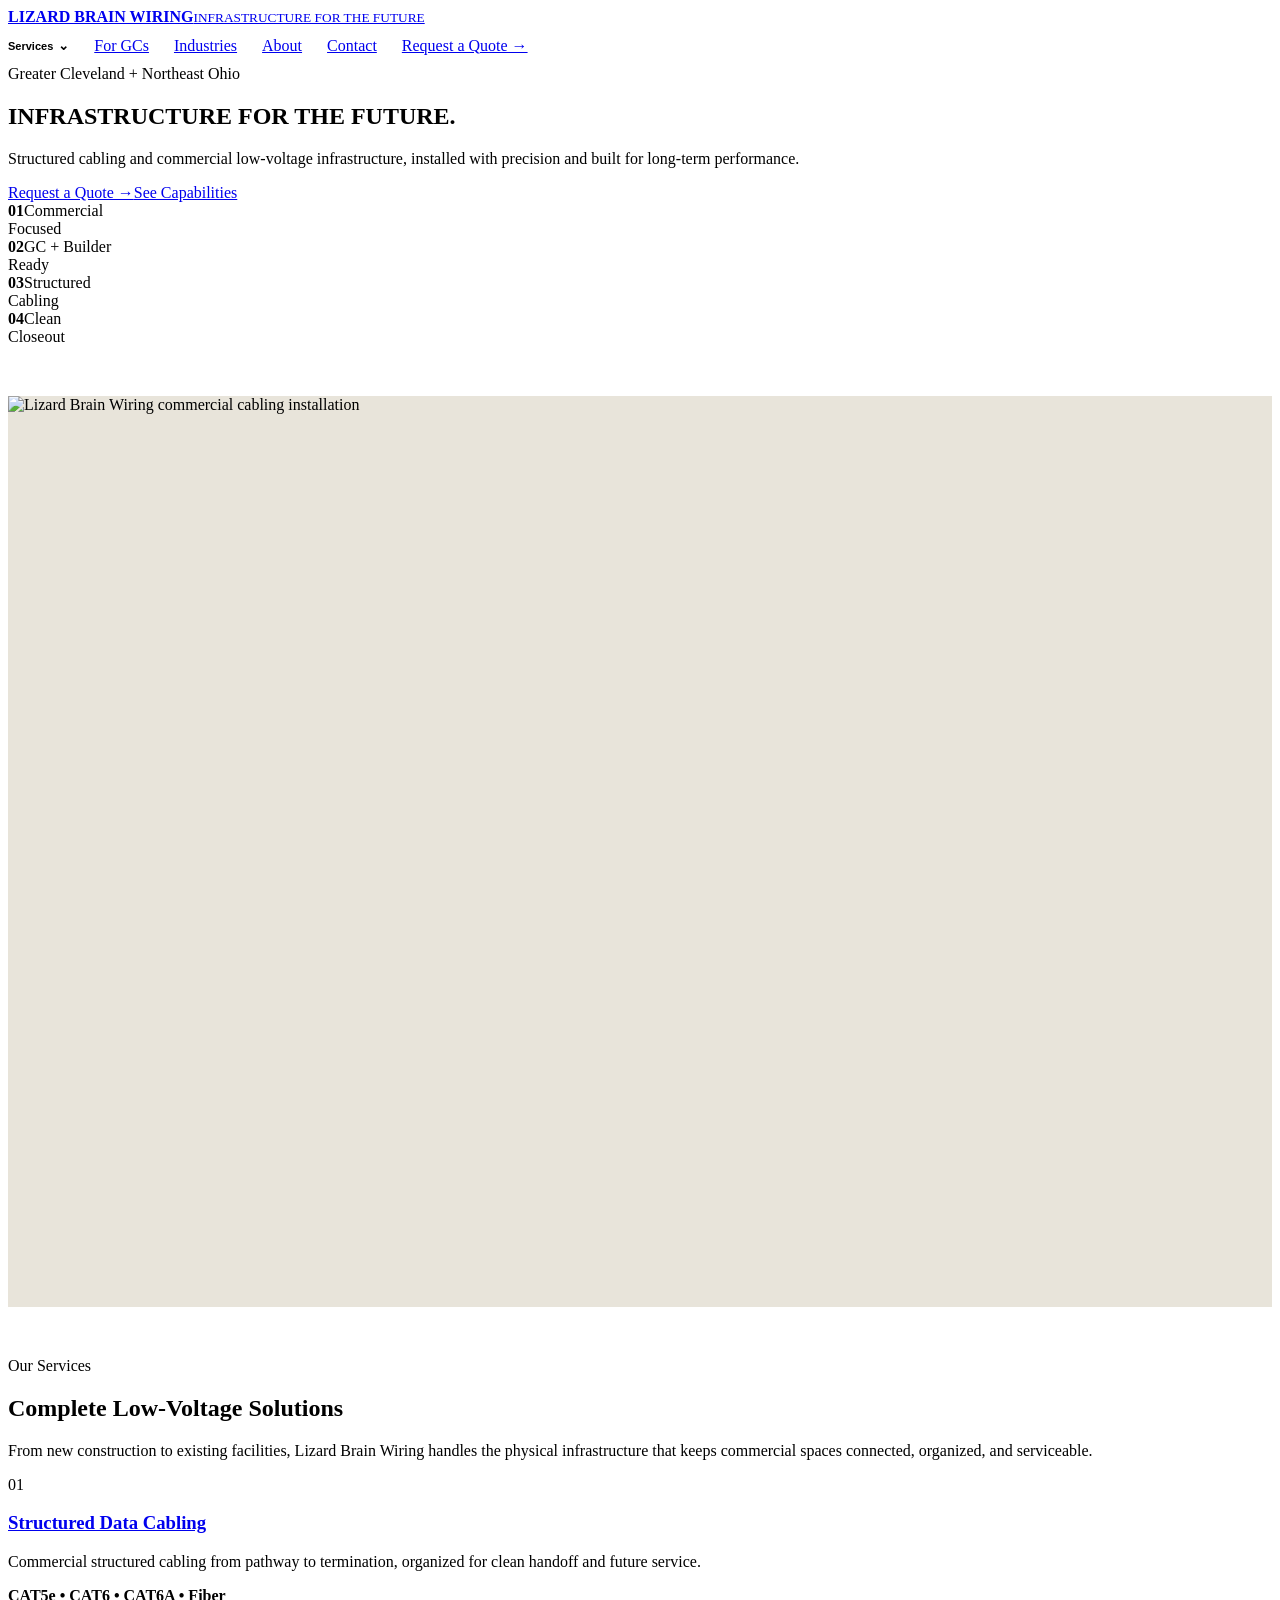
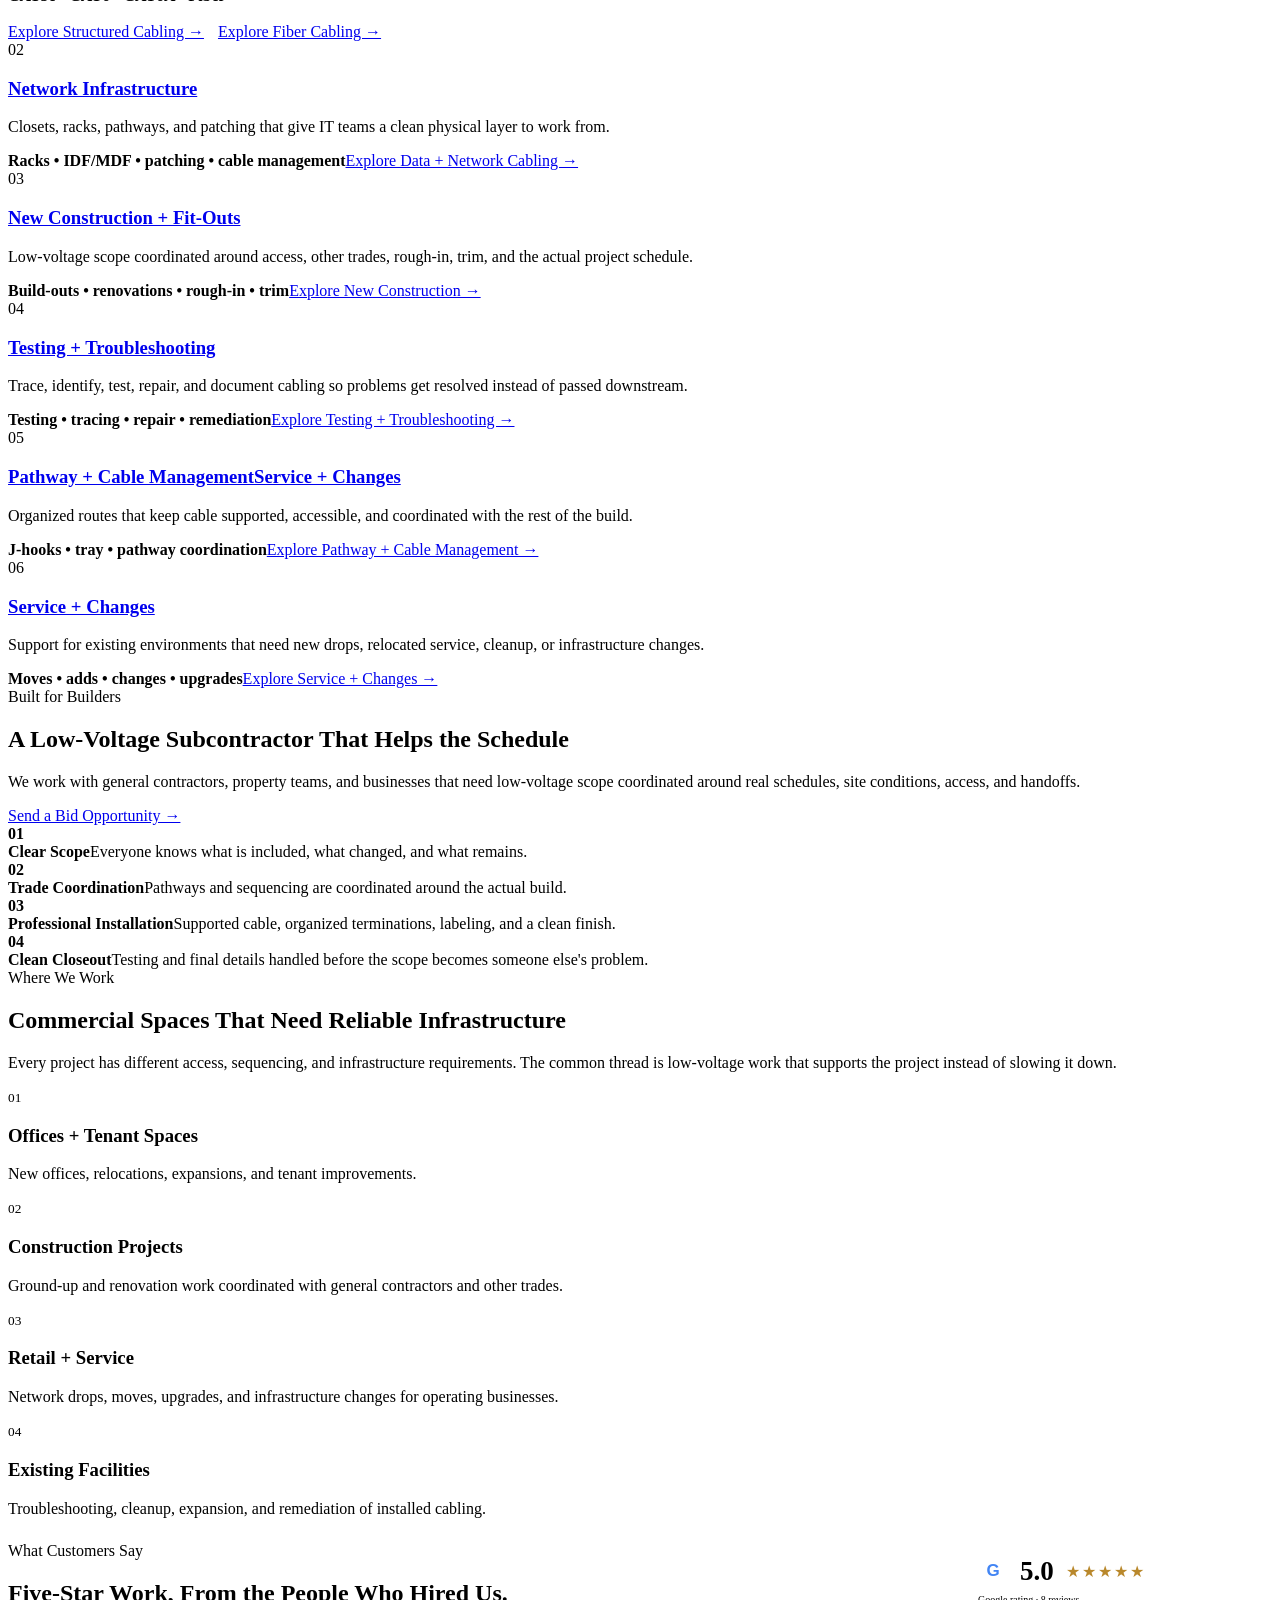
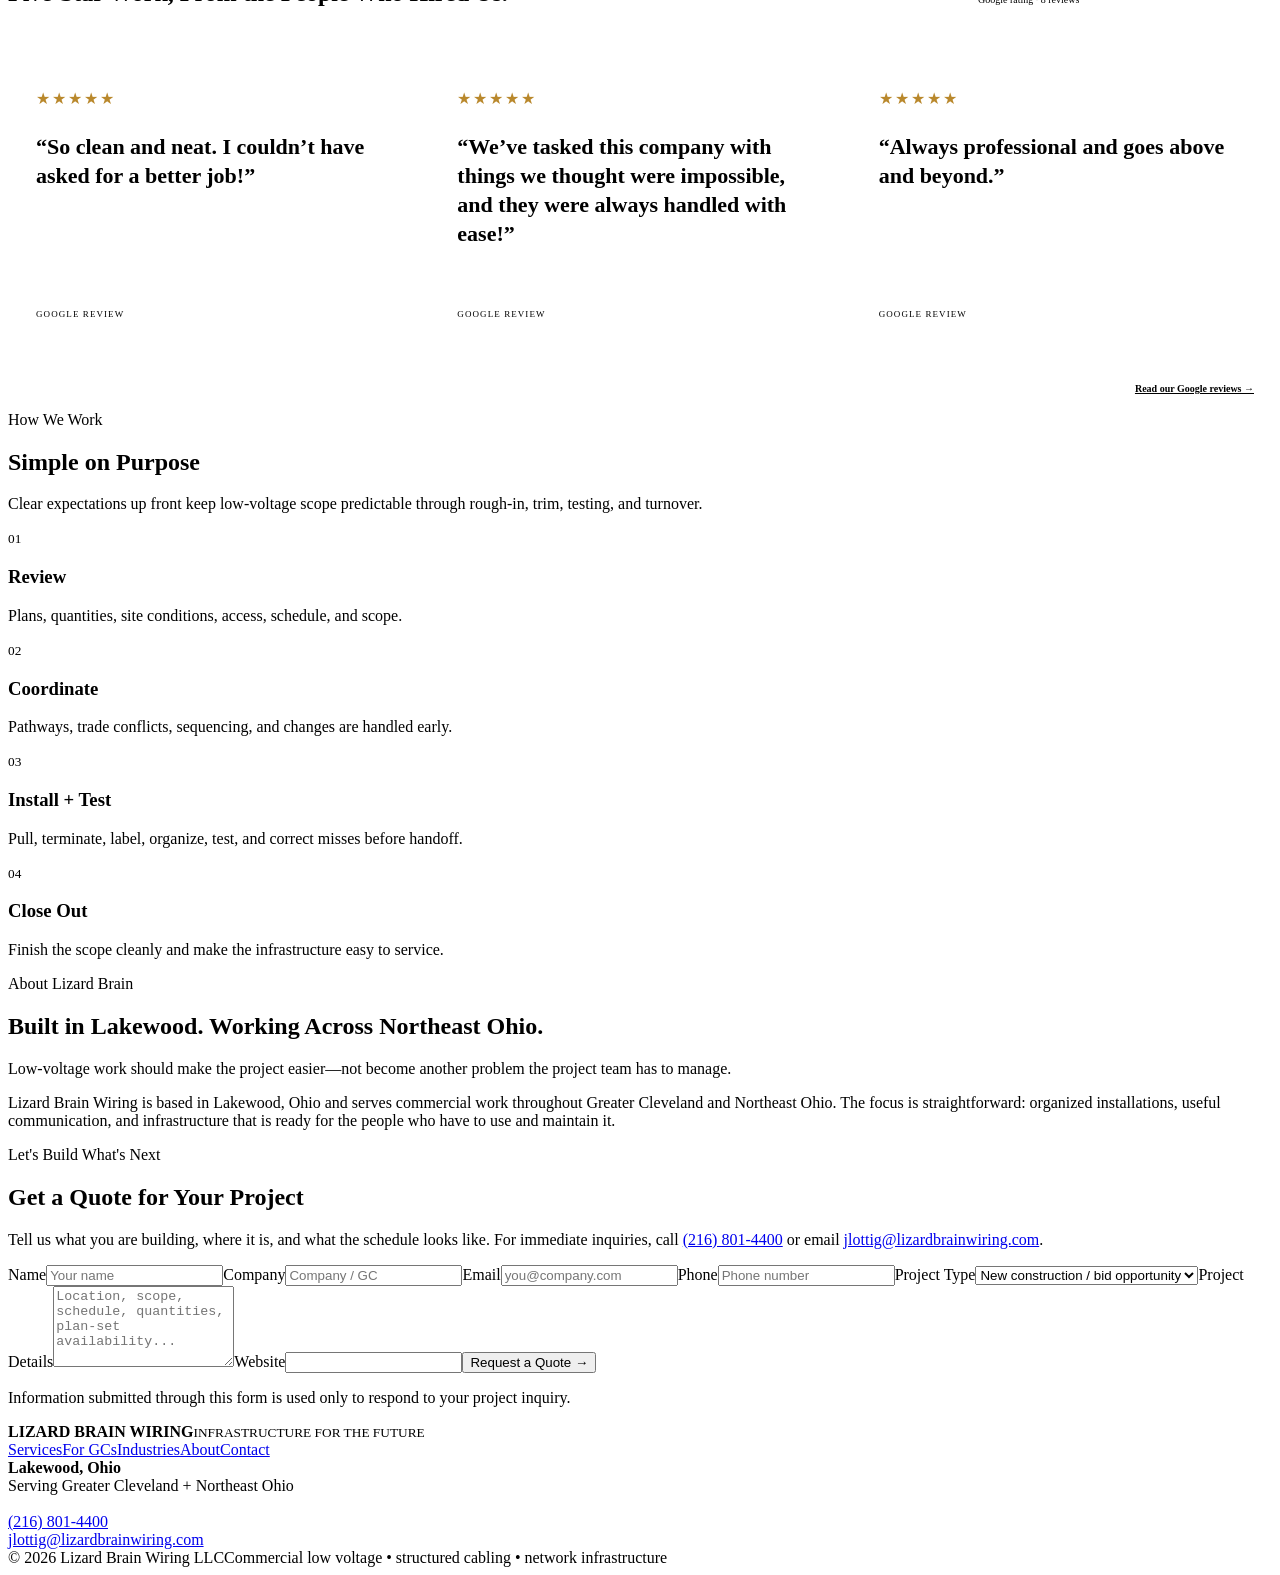
==== index.html @ 1f938e14 "Recover live site source: add index.html" ====
<!doctype html><html lang="en"><head><meta charset="utf-8"><meta name="viewport" content="width=device-width,initial-scale=1"><title>Low Voltage &amp; Structured Cabling | Lizard Brain Wiring</title><meta name="description" content="Commercial structured cabling, fiber and low-voltage infrastructure for new construction, fit-outs and facilities across Greater Cleveland and Northeast Ohio."><meta name="theme-color" content="#0b3b2d"><link rel="canonical" href="https://lizardbrainwiring.com/"><link rel="icon" href="/logo.svg" type="image/svg+xml"><link rel="preconnect" href="https://images.unsplash.com"><meta property="og:type" content="website"><meta property="og:locale" content="en_US"><meta property="og:site_name" content="Lizard Brain Wiring"><meta property="og:title" content="Low Voltage &amp; Structured Cabling | Lizard Brain Wiring"><meta property="og:description" content="Commercial structured cabling, fiber and low-voltage infrastructure across Greater Cleveland and Northeast Ohio."><meta property="og:url" content="https://lizardbrainwiring.com/"><meta property="og:image" content="https://images.unsplash.com/photo-1785682117611-586d39bfd5f2?auto=format&amp;fit=crop&amp;fm=jpg&amp;q=88&amp;w=1200&amp;h=630"><meta property="og:image:alt" content="Commercial low-voltage cable tray infrastructure"><meta name="twitter:card" content="summary_large_image"><meta name="twitter:title" content="Low Voltage &amp; Structured Cabling | Lizard Brain Wiring"><meta name="twitter:description" content="Commercial structured cabling, fiber and low-voltage infrastructure across Greater Cleveland and Northeast Ohio."><meta name="twitter:image" content="https://images.unsplash.com/photo-1785682117611-586d39bfd5f2?auto=format&amp;fit=crop&amp;fm=jpg&amp;q=88&amp;w=1200&amp;h=630"><script type="application/ld+json">{"@context":"https://schema.org","@type":"LocalBusiness","@id":"https://lizardbrainwiring.com/#business","name":"Lizard Brain Wiring LLC","url":"https://lizardbrainwiring.com/","telephone":"+1-216-801-4400","email":"jlottig@lizardbrainwiring.com","description":"Commercial structured cabling and low-voltage infrastructure for Greater Cleveland and Northeast Ohio.","address":{"@type":"PostalAddress","addressLocality":"Lakewood","addressRegion":"OH","addressCountry":"US"},"areaServed":[{"@type":"City","name":"Cleveland"},{"@type":"AdministrativeArea","name":"Northeast Ohio"}],"hasOfferCatalog":{"@type":"OfferCatalog","name":"Commercial Low-Voltage Services","itemListElement":[{"@type":"Offer","itemOffered":{"@type":"Service","name":"Structured Data Cabling"}},{"@type":"Offer","itemOffered":{"@type":"Service","name":"Fiber Cabling"}},{"@type":"Offer","itemOffered":{"@type":"Service","name":"Network Infrastructure"}},{"@type":"Offer","itemOffered":{"@type":"Service","name":"Low-Voltage New Construction and Fit-Outs"}},{"@type":"Offer","itemOffered":{"@type":"Service","name":"Testing and Troubleshooting"}},{"@type":"Offer","itemOffered":{"@type":"Service","name":"Pathway and Cable Management"}}]}}</script><link rel="stylesheet" href="/styles.css"><style id="nav-upgrade">.site-nav-row{position:relative}.desktop-nav{display:flex;align-items:center;gap:25px}.desktop-services{position:relative}.services-trigger{appearance:none;border:0;background:transparent;color:var(--ink);font:700 11px Arial,Helvetica,sans-serif;cursor:pointer;padding:12px 0;display:flex;align-items:center;gap:5px}.services-trigger span{font-size:13px;transition:transform .18s ease}.desktop-services.is-open .services-trigger span,.desktop-services:hover .services-trigger span,.desktop-services:focus-within .services-trigger span{transform:rotate(180deg)}.services-dropdown{position:absolute;top:calc(100% + 9px);left:-18px;width:265px;background:var(--paper);border:1px solid var(--line);box-shadow:0 14px 34px rgba(10,30,22,.14);padding:8px;opacity:0;visibility:hidden;transform:translateY(-5px);transition:.16s ease;z-index:60}.services-dropdown:before{content:'';position:absolute;left:0;right:0;top:-12px;height:12px}.services-dropdown a{display:block!important;padding:12px;font-size:11px;border-bottom:1px solid #ece8df}.services-dropdown a:last-child{border-bottom:0}.services-dropdown a:hover,.services-dropdown a:focus{background:var(--soft);color:var(--green)}.desktop-services:hover .services-dropdown,.desktop-services:focus-within .services-dropdown,.desktop-services.is-open .services-dropdown{opacity:1;visibility:visible;transform:none}.mobile-menu-toggle{display:none;width:44px;height:44px;border:1px solid var(--line);background:var(--paper);border-radius:10px;padding:0;align-items:center;justify-content:center;flex-direction:column;gap:5px;flex:0 0 44px}.mobile-menu-toggle span{display:block;width:20px;height:2px;background:var(--green);transition:.18s ease}.mobile-menu-toggle[aria-expanded="true"] span:nth-child(1){transform:translateY(7px) rotate(45deg)}.mobile-menu-toggle[aria-expanded="true"] span:nth-child(2){opacity:0}.mobile-menu-toggle[aria-expanded="true"] span:nth-child(3){transform:translateY(-7px) rotate(-45deg)}.mobile-drawer{background:var(--paper);border-top:1px solid var(--line);box-shadow:0 14px 30px rgba(10,30,22,.12)}.mobile-drawer[hidden]{display:none}.mobile-menu-inner{padding:14px 0 20px;display:grid}.mobile-menu-inner>a{display:block;padding:13px 2px;border-bottom:1px solid var(--line);font-size:13px;font-weight:700}.mobile-menu-inner .mobile-sub{padding-left:18px;font-weight:600;color:#4f6258}.mobile-services-label{padding:15px 2px 5px;font-size:8px;letter-spacing:.16em;text-transform:uppercase;color:var(--gold);font-weight:800}.mobile-menu-inner .mobile-quote{margin-top:16px;border:0;background:var(--green);color:#fff;border-radius:999px;text-align:center;padding:13px 18px}.mobile-menu-inner>a:last-child{border-bottom:0}@media(max-width:900px){.desktop-nav{display:none!important}.mobile-menu-toggle{display:flex}.site-nav-row{gap:14px}.site-header .brand{min-width:0;flex:1 1 auto}.site-header .brand b,.site-header .brand small{white-space:nowrap}}@media(max-width:580px){.site-header .nav{height:76px}.mobile-menu-toggle{width:42px;height:42px;flex-basis:42px}.site-header .brand b{font-size:14px}.site-header .brand small{font-size:5.5px}.mobile-menu-inner>a{font-size:12.5px;padding:12px 2px}}@media(max-width:380px){.site-header .brand b{font-size:12.5px}.site-header .brand small{font-size:5px}.mobile-menu-toggle{width:40px;height:40px;flex-basis:40px}}</style><style>.service-links{display:flex;flex-wrap:wrap;gap:8px 14px;margin-top:18px}.service-links .service-more{margin-top:0}@media(max-width:580px){.service-links{gap:10px 14px}}</style><style id="lbw-prod-extra">.hero-photo:before,.hero-photo:after,.tech-visual:before,.tech-visual:after,.network-visual:before,.network-visual:after,.fiber-visual:before,.fiber-visual:after,.scope-visual:before,.scope-visual:after,.build-visual:before,.build-visual:after,.diag-visual:before,.diag-visual:after,.route-visual:before,.route-visual:after{display:none!important;content:none!important}.hero-tag{display:none!important}.lbw-photo-host{padding:0!important;background:#e8e4da!important;display:flex!important;align-items:center!important;justify-content:center!important;overflow:hidden!important}.lbw-one{display:block!important;position:static!important;inset:auto!important;width:100%!important;height:100%!important;object-fit:contain!important;object-position:center!important;margin:0!important;filter:none!important}.lbw-ba{width:100%;height:100%;display:grid;grid-template-columns:1fr 1fr;gap:1px;background:#d4d0c7}.lbw-ba figure{position:relative;margin:0;background:#e8e4da;display:flex;align-items:center;justify-content:center;overflow:hidden}.lbw-ba img{width:100%;height:100%;object-fit:contain}.lbw-ba figcaption{position:absolute;left:10px;top:10px;background:rgba(11,59,45,.92);color:#fff;padding:6px 9px;border-radius:999px;font:800 8px/1 Arial;letter-spacing:.12em;text-transform:uppercase}.lbw-reviews{background:#fff;border-top:1px solid var(--line);border-bottom:1px solid var(--line)}.lbw-reviews-head{display:grid;grid-template-columns:1.05fr .95fr;gap:64px;align-items:end;margin-bottom:34px}.lbw-rating{justify-self:end;min-width:270px;border:1px solid var(--line);background:var(--soft);padding:22px 24px}.lbw-rating-top{display:flex;align-items:center;gap:12px}.lbw-g{width:30px;height:30px;border-radius:50%;background:#fff;border:1px solid var(--line);display:grid;place-items:center;font:800 17px Arial;color:#4285f4}.lbw-score{font:700 27px Georgia;color:var(--green)}.lbw-stars{color:#b9882c;letter-spacing:2px}.lbw-rating small{display:block;margin-top:7px;color:var(--muted);font-size:10px}.lbw-review-grid{display:grid;grid-template-columns:repeat(3,1fr);border:1px solid var(--line)}.lbw-review{padding:28px;border-right:1px solid var(--line);min-height:230px;display:flex;flex-direction:column}.lbw-review:last-child{border-right:0}.lbw-review blockquote{margin:24px 0 0;font:700 22px/1.32 Georgia;color:var(--green)}.lbw-review footer{margin-top:auto;padding:24px 0 0;background:transparent;color:var(--muted);font-size:9px;text-transform:uppercase;letter-spacing:.12em}.lbw-reviews-actions{display:flex;justify-content:flex-end;margin-top:20px}.lbw-reviews-link{display:inline-flex;align-items:center;min-height:44px;padding:0 18px;border:1px solid var(--green);border-radius:999px;font-size:10px;font-weight:800;color:var(--green)}@media(max-width:900px){.lbw-reviews-head{grid-template-columns:1fr;gap:26px}.lbw-rating{justify-self:start}.lbw-review-grid{grid-template-columns:1fr}.lbw-review{border-right:0;border-bottom:1px solid var(--line)}}@media(max-width:580px){.lbw-ba{grid-template-columns:1fr;grid-template-rows:1fr 1fr}.lbw-rating{min-width:0;width:100%}}</style><style id="desktop-hero-photo-fix">@media (min-width:901px){.hero-photo.lbw-photo-host{height:auto!important;min-height:0!important;aspect-ratio:1536/1107!important;margin:50px 0!important;align-self:center!important}.hero-photo.lbw-photo-host .lbw-one{width:100%!important;height:100%!important;object-fit:contain!important}}</style><style id="hero-photo-aspect-fix">@media (min-width:901px){.hero-photo.lbw-photo-host{height:auto!important;min-height:0!important;aspect-ratio:1536/1107!important;margin:50px 0!important;align-self:center!important}.hero-photo.lbw-photo-host .lbw-one{width:100%!important;height:100%!important;object-fit:contain!important}}@media (max-width:900px){.hero-photo.lbw-photo-host{height:auto!important;min-height:0!important;aspect-ratio:1536/1107!important;margin:8px 0 34px!important;border:0!important;background:transparent!important}.hero-photo.lbw-photo-host .lbw-one{width:100%!important;height:100%!important;object-fit:contain!important;display:block!important}}</style><style id="mobile-photo-aspect-fixes">
@media (min-width:901px){
.hero-photo.lbw-photo-host{height:auto!important;min-height:0!important;aspect-ratio:1536/1107!important;margin:50px 0!important;align-self:center!important}
.hero-photo.lbw-photo-host .lbw-one{width:100%!important;height:100%!important;object-fit:contain!important}
}
@media (max-width:900px){
.hero-photo.lbw-photo-host,.tech-visual.lbw-photo-host,.fiber-visual.lbw-photo-host,.route-visual.lbw-photo-host{height:auto!important;min-height:0!important;margin:8px 0 34px!important;border:0!important;background:transparent!important;padding:0!important}
.hero-photo.lbw-photo-host{aspect-ratio:1536/1107!important}
.tech-visual.lbw-photo-host{aspect-ratio:1536/1141!important}
.fiber-visual.lbw-photo-host{aspect-ratio:1536/1146!important}
.route-visual.lbw-photo-host{aspect-ratio:1536/1152!important}
.hero-photo.lbw-photo-host .lbw-one,.tech-visual.lbw-photo-host .lbw-one,.fiber-visual.lbw-photo-host .lbw-one,.route-visual.lbw-photo-host .lbw-one{width:100%!important;height:100%!important;object-fit:contain!important;display:block!important}
}
</style><style id="mobile-photo-aspect-fixes">
@media (min-width:901px){
.hero-photo.lbw-photo-host{height:auto!important;min-height:0!important;aspect-ratio:1536/1107!important;margin:50px 0!important;align-self:center!important}
.hero-photo.lbw-photo-host .lbw-one{width:100%!important;height:100%!important;object-fit:contain!important}
}
@media (max-width:900px){
.hero-photo.lbw-photo-host,.tech-visual.lbw-photo-host,.fiber-visual.lbw-photo-host,.route-visual.lbw-photo-host{height:auto!important;min-height:0!important;margin:8px 0 34px!important;border:0!important;background:transparent!important;padding:0!important}
.hero-photo.lbw-photo-host{aspect-ratio:1536/1107!important}
.tech-visual.lbw-photo-host{aspect-ratio:1536/1141!important}
.fiber-visual.lbw-photo-host{aspect-ratio:1536/1146!important}
.route-visual.lbw-photo-host{aspect-ratio:1536/1152!important}
.hero-photo.lbw-photo-host .lbw-one,.tech-visual.lbw-photo-host .lbw-one,.fiber-visual.lbw-photo-host .lbw-one,.route-visual.lbw-photo-host .lbw-one{width:100%!important;height:100%!important;object-fit:contain!important;display:block!important}
}
</style></head><body><header class="site-header"><div class="wrap nav site-nav-row"><a class="brand" href="/"><span class="logo-mark" aria-hidden="true"></span><span><b>LIZARD BRAIN WIRING</b><small>INFRASTRUCTURE FOR THE FUTURE</small></span></a><nav class="desktop-nav" aria-label="Primary"><div class="desktop-services"><button class="services-trigger" type="button" aria-expanded="false">Services <span aria-hidden="true">⌄</span></button><div class="services-dropdown"><a href="/#services">All Services</a><a href="/structured-cabling-cleveland/">Structured Cabling</a><a href="/data-network-cabling-cleveland/">Data + Network Cabling</a><a href="/fiber-optic-cabling-cleveland/">Fiber Optic Cabling</a><a href="/commercial-low-voltage-cleveland/">Commercial Low Voltage</a><a href="/low-voltage-new-construction/">New Construction Low Voltage</a><a href="/cabling-testing-troubleshooting/">Testing + Troubleshooting</a><a href="/pathway-cable-management-cleveland/">Pathway + Cable Management</a></div></div><a href="/#gc">For GCs</a><a href="/#industries">Industries</a><a href="/#about">About</a><a href="/#contact">Contact</a><a class="pill" href="/#contact">Request a Quote →</a></nav><button class="mobile-menu-toggle" type="button" aria-label="Open site menu" aria-expanded="false" aria-controls="mobileSiteMenu"><span></span><span></span><span></span></button></div><div class="mobile-drawer" id="mobileSiteMenu" hidden><div class="wrap mobile-menu-inner"><a href="/">Home</a><a href="/#services">All Services</a><div class="mobile-services-label">Service Pages</div><a class="mobile-sub" href="/structured-cabling-cleveland/">Structured Cabling</a><a class="mobile-sub" href="/data-network-cabling-cleveland/">Data + Network Cabling</a><a class="mobile-sub" href="/fiber-optic-cabling-cleveland/">Fiber Optic Cabling</a><a class="mobile-sub" href="/commercial-low-voltage-cleveland/">Commercial Low Voltage</a><a class="mobile-sub" href="/low-voltage-new-construction/">New Construction Low Voltage</a><a class="mobile-sub" href="/cabling-testing-troubleshooting/">Testing + Troubleshooting</a><a class="mobile-sub" href="/pathway-cable-management-cleveland/">Pathway + Cable Management</a><a href="/#gc">For GCs</a><a href="/#industries">Industries</a><a href="/#about">About</a><a href="/#contact">Contact</a><a class="mobile-quote" href="/#contact">Request a Quote →</a></div></div></header><main id="top"><section class="hero"><div class="wrap hero-grid"><div class="hero-copy"><div class="eyebrow">Greater Cleveland + Northeast Ohio</div><h1>INFRASTRUCTURE FOR THE FUTURE.</h1><p>Structured cabling and commercial low-voltage infrastructure, installed with precision and built for long-term performance.</p><div class="actions"><a class="btn primary" href="#contact">Request a Quote →</a><a class="btn" href="#services">See Capabilities</a></div><div class="benefits"><div class="benefit"><strong>01</strong>Commercial<br>Focused</div><div class="benefit"><strong>02</strong>GC + Builder<br>Ready</div><div class="benefit"><strong>03</strong>Structured<br>Cabling</div><div class="benefit"><strong>04</strong>Clean<br>Closeout</div></div></div><div class="hero-photo"><img src="https://images.unsplash.com/photo-1785682117611-586d39bfd5f2?auto=format&fit=crop&fm=jpg&q=88&w=1600" srcset="https://images.unsplash.com/photo-1785682117611-586d39bfd5f2?auto=format&fit=crop&fm=jpg&q=88&w=800 800w, https://images.unsplash.com/photo-1785682117611-586d39bfd5f2?auto=format&fit=crop&fm=jpg&q=88&w=1200 1200w, https://images.unsplash.com/photo-1785682117611-586d39bfd5f2?auto=format&fit=crop&fm=jpg&q=88&w=1600 1600w" sizes="(max-width: 900px) 100vw, 42vw" width="800" height="1040" fetchpriority="high" decoding="async" alt="Commercial cable tray and building infrastructure"><div class="hero-tag">Commercial Low Voltage<br>Structured Cabling<br>Network Infrastructure</div></div></div></section><section class="services" id="services"><div class="wrap"><div class="section-head"><div><div class="kicker">Our Services</div><h2>Complete Low-Voltage Solutions</h2></div><p>From new construction to existing facilities, Lizard Brain Wiring handles the physical infrastructure that keeps commercial spaces connected, organized, and serviceable.</p></div><div class="service-grid"><article class="service"><span class="num">01</span><h3><a href="/structured-cabling-cleveland/">Structured Data Cabling</a></h3><p>Commercial structured cabling from pathway to termination, organized for clean handoff and future service.</p><strong>CAT5e • CAT6 • CAT6A • Fiber</strong><div class="service-links"><a class="service-more" href="/structured-cabling-cleveland/">Explore Structured Cabling →</a><a class="service-more" href="/fiber-optic-cabling-cleveland/">Explore Fiber Cabling →</a></div></article><article class="service"><span class="num">02</span><h3><a href="/data-network-cabling-cleveland/">Network Infrastructure</a></h3><p>Closets, racks, pathways, and patching that give IT teams a clean physical layer to work from.</p><strong>Racks • IDF/MDF • patching • cable management</strong><a class="service-more" href="/data-network-cabling-cleveland/">Explore Data + Network Cabling →</a></article><article class="service"><span class="num">03</span><h3><a href="/low-voltage-new-construction/">New Construction + Fit-Outs</a></h3><p>Low-voltage scope coordinated around access, other trades, rough-in, trim, and the actual project schedule.</p><strong>Build-outs • renovations • rough-in • trim</strong><a class="service-more" href="/low-voltage-new-construction/">Explore New Construction →</a></article><article class="service"><span class="num">04</span><h3><a href="/cabling-testing-troubleshooting/">Testing + Troubleshooting</a></h3><p>Trace, identify, test, repair, and document cabling so problems get resolved instead of passed downstream.</p><strong>Testing • tracing • repair • remediation</strong><a class="service-more" href="/cabling-testing-troubleshooting/">Explore Testing + Troubleshooting →</a></article><article class="service"><span class="num">05</span><h3><a href="/pathway-cable-management-cleveland/">Pathway + Cable Management</a></h3><p>Organized routes that keep cable supported, accessible, and coordinated with the rest of the build.</p><strong>J-hooks • tray • pathway coordination</strong><a class="service-more" href="/pathway-cable-management-cleveland/">Explore Pathway + Cable Management →</a></article><article class="service"><span class="num">06</span><h3>Service + Changes</h3><p>Support for existing environments that need new drops, relocated service, cleanup, or infrastructure changes.</p><strong>Moves • adds • changes • upgrades</strong></article></div></div></section><section class="gc" id="gc"><div class="wrap gc-grid"><div><div class="kicker">Built for Builders</div><h2>A Low-Voltage Subcontractor That Helps the Schedule</h2><p>We work with general contractors, property teams, and businesses that need low-voltage scope coordinated around real schedules, site conditions, access, and handoffs.</p><div class="actions"><a class="btn gold" href="#contact">Send a Bid Opportunity →</a></div></div><div class="gc-panel"><div class="gc-item"><b>01</b><div><strong>Clear Scope</strong><span>Everyone knows what is included, what changed, and what remains.</span></div></div><div class="gc-item"><b>02</b><div><strong>Trade Coordination</strong><span>Pathways and sequencing are coordinated around the actual build.</span></div></div><div class="gc-item"><b>03</b><div><strong>Professional Installation</strong><span>Supported cable, organized terminations, labeling, and a clean finish.</span></div></div><div class="gc-item"><b>04</b><div><strong>Clean Closeout</strong><span>Testing and final details handled before the scope becomes someone else's problem.</span></div></div></div></div></section><section class="industries" id="industries"><div class="wrap"><div class="section-head"><div><div class="kicker">Where We Work</div><h2>Commercial Spaces That Need Reliable Infrastructure</h2></div><p>Every project has different access, sequencing, and infrastructure requirements. The common thread is low-voltage work that supports the project instead of slowing it down.</p></div><div class="industry-grid"><div class="industry"><small>01</small><h3>Offices + Tenant Spaces</h3><p>New offices, relocations, expansions, and tenant improvements.</p></div><div class="industry"><small>02</small><h3>Construction Projects</h3><p>Ground-up and renovation work coordinated with general contractors and other trades.</p></div><div class="industry"><small>03</small><h3>Retail + Service</h3><p>Network drops, moves, upgrades, and infrastructure changes for operating businesses.</p></div><div class="industry"><small>04</small><h3>Existing Facilities</h3><p>Troubleshooting, cleanup, expansion, and remediation of installed cabling.</p></div></div></div></section><section class="process"><div class="wrap"><div class="section-head"><div><div class="kicker">How We Work</div><h2>Simple on Purpose</h2></div><p>Clear expectations up front keep low-voltage scope predictable through rough-in, trim, testing, and turnover.</p></div><div class="steps"><div class="step"><small>01</small><h3>Review</h3><p>Plans, quantities, site conditions, access, schedule, and scope.</p></div><div class="step"><small>02</small><h3>Coordinate</h3><p>Pathways, trade conflicts, sequencing, and changes are handled early.</p></div><div class="step"><small>03</small><h3>Install + Test</h3><p>Pull, terminate, label, organize, test, and correct misses before handoff.</p></div><div class="step"><small>04</small><h3>Close Out</h3><p>Finish the scope cleanly and make the infrastructure easy to service.</p></div></div></div></section><section id="about"><div class="wrap about-grid"><div><div class="kicker">About Lizard Brain</div><h2>Built in Lakewood. Working Across Northeast Ohio.</h2></div><div><p class="statement">Low-voltage work should make the project easier—not become another problem the project team has to manage.</p><p>Lizard Brain Wiring is based in Lakewood, Ohio and serves commercial work throughout Greater Cleveland and Northeast Ohio. The focus is straightforward: organized installations, useful communication, and infrastructure that is ready for the people who have to use and maintain it.</p></div></div></section><section class="quote" id="contact"><div class="wrap quote-grid"><div><div class="kicker">Let's Build What's Next</div><h2>Get a Quote for Your Project</h2><p>Tell us what you are building, where it is, and what the schedule looks like. For immediate inquiries, call <a href="tel:+12168014400">(216) 801-4400</a> or email <a href="mailto:jlottig@lizardbrainwiring.com">jlottig@lizardbrainwiring.com</a>.</p></div><form id="quoteForm"><label>Name<input required name="name" autocomplete="name" maxlength="100" placeholder="Your name"></label><label>Company<input name="company" autocomplete="organization" maxlength="120" placeholder="Company / GC"></label><label>Email<input required name="email" type="email" autocomplete="email" maxlength="200" placeholder="you@company.com"></label><label>Phone<input name="phone" type="tel" autocomplete="tel" maxlength="50" placeholder="Phone number"></label><label class="full">Project Type<select name="projectType"><option>New construction / bid opportunity</option><option>Structured cabling</option><option>Commercial renovation / fit-out</option><option>Service / troubleshooting</option><option>Other</option></select></label><label class="full">Project Details<textarea name="details" rows="5" maxlength="5000" placeholder="Location, scope, schedule, quantities, plan-set availability..."></textarea></label><label class="hp" aria-hidden="true">Website<input name="website" tabindex="-1" autocomplete="off"></label><button class="btn gold full" id="quoteSubmit" type="submit">Request a Quote →</button><p class="status" id="status" role="status" aria-live="polite"></p><p class="form-note">Information submitted through this form is used only to respond to your project inquiry.</p></form></div></section></main><footer><div class="wrap"><div class="footer-grid"><div class="footer-brand"><span class="logo-mark" aria-hidden="true"></span><div><b>LIZARD BRAIN WIRING</b><small>INFRASTRUCTURE FOR THE FUTURE</small></div></div><div class="footer-links"><a href="#services">Services</a><a href="#gc">For GCs</a><a href="#industries">Industries</a><a href="#about">About</a><a href="#contact">Contact</a></div><div class="footer-meta"><b>Lakewood, Ohio</b><br>Serving Greater Cleveland + Northeast Ohio<br><br><a href="tel:+12168014400">(216) 801-4400</a><br><a href="mailto:jlottig@lizardbrainwiring.com">jlottig@lizardbrainwiring.com</a></div></div><div class="legal"><span>© 2026 Lizard Brain Wiring LLC</span><span>Commercial low voltage • structured cabling • network infrastructure</span></div></div></footer><script>document.getElementById('quoteForm').addEventListener('submit',async e=>{e.preventDefault();const f=e.currentTarget,s=document.getElementById('status'),b=document.getElementById('quoteSubmit');if(!f.reportValidity())return;b.disabled=true;b.textContent='Sending…';s.textContent='';const data=Object.fromEntries(new FormData(f).entries());try{const r=await fetch('/api/quote',{method:'POST',headers:{'Content-Type':'application/json'},body:JSON.stringify(data)});const j=await r.json().catch(()=>({}));if(!r.ok)throw new Error(j.error||'Unable to send your request.');f.reset();s.textContent='Thanks — your project request has been sent. We’ll be in touch soon.'}catch(err){s.textContent=err.message||'Unable to send your request. Please call or email us directly.'}finally{b.disabled=false;b.textContent='Request a Quote →'}})</script><script id="nav-upgrade-js">(()=>{const wrap=document.querySelector('.desktop-services'),trigger=document.querySelector('.services-trigger'),toggle=document.querySelector('.mobile-menu-toggle'),drawer=document.getElementById('mobileSiteMenu');if(trigger&&wrap){trigger.addEventListener('click',e=>{e.stopPropagation();const open=wrap.classList.toggle('is-open');trigger.setAttribute('aria-expanded',String(open))});document.addEventListener('click',()=>{wrap.classList.remove('is-open');trigger.setAttribute('aria-expanded','false')});document.addEventListener('keydown',e=>{if(e.key==='Escape'){wrap.classList.remove('is-open');trigger.setAttribute('aria-expanded','false')}})}if(toggle&&drawer){toggle.addEventListener('click',()=>{const open=toggle.getAttribute('aria-expanded')!=='true';toggle.setAttribute('aria-expanded',String(open));toggle.setAttribute('aria-label',open?'Close site menu':'Open site menu');drawer.hidden=!open});drawer.querySelectorAll('a').forEach(a=>a.addEventListener('click',()=>{toggle.setAttribute('aria-expanded','false');toggle.setAttribute('aria-label','Open site menu');drawer.hidden=true}))}})();</script><script id="lbw-prod-js">(()=>{const PROD='https://lizardbrainwiring.com';document.querySelectorAll('a[href^="'+PROD+'/"]').forEach(a=>{try{const u=new URL(a.href);a.href=u.pathname+u.search+u.hash}catch{}});const path='/pathway-cable-management-cleveland/',newp='/service-changes-cleveland/';document.querySelectorAll('a[href="'+path+'"]').forEach(a=>{if(a.parentElement&&a.parentElement.querySelector('a[href="'+newp+'"]'))return;const n=a.cloneNode(false);n.href=newp;n.textContent='Service + Changes';a.after(n)});const cards=[...document.querySelectorAll('.service')];const card=cards.find(x=>x.querySelector('.num')?.textContent.trim()==='06');if(card){const h=card.querySelector('h3');if(h&&!h.querySelector('a')){const a=document.createElement('a');a.href=newp;a.textContent='Service + Changes';h.textContent='';h.appendChild(a)}if(!card.querySelector('.service-more')){const a=document.createElement('a');a.className='service-more';a.href=newp;a.textContent='Explore Service + Changes →';card.appendChild(a)}}const p=document.querySelector('.process');if(p&&!document.getElementById('reviews'))p.insertAdjacentHTML('beforebegin',"<section class=\"lbw-reviews\" id=\"reviews\"><div class=\"wrap\"><div class=\"lbw-reviews-head\"><div><div class=\"kicker\">What Customers Say</div><h2>Five-Star Work, From the People Who Hired Us.</h2></div><div class=\"lbw-rating\"><div class=\"lbw-rating-top\"><span class=\"lbw-g\">G</span><span class=\"lbw-score\">5.0</span><span class=\"lbw-stars\">★★★★★</span></div><small>Google rating · 8 reviews</small></div></div><div class=\"lbw-review-grid\"><article class=\"lbw-review\"><div class=\"lbw-stars\">★★★★★</div><blockquote>“So clean and neat. I couldn’t have asked for a better job!”</blockquote><footer>Google Review</footer></article><article class=\"lbw-review\"><div class=\"lbw-stars\">★★★★★</div><blockquote>“We’ve tasked this company with things we thought were impossible, and they were always handled with ease!”</blockquote><footer>Google Review</footer></article><article class=\"lbw-review\"><div class=\"lbw-stars\">★★★★★</div><blockquote>“Always professional and goes above and beyond.”</blockquote><footer>Google Review</footer></article></div><div class=\"lbw-reviews-actions\"><a class=\"lbw-reviews-link\" href=\"https://www.google.com/maps/search/?api=1&query=Lizard+Brain+Wiring+LLC\" target=\"_blank\" rel=\"noopener\">Read our Google reviews →</a></div></div></section>");const c={"s":".hero-photo","u":["https://cdukljrjgvjlwzkdbyfb.supabase.co/storage/v1/object/public/website-images/Compress_20250917_161919_9252.jpg"],"a":["Lizard Brain Wiring commercial cabling installation"]};if(c){const el=document.querySelector(c.s);if(el){el.classList.add('lbw-photo-host');el.replaceChildren();if(c.u.length===1){const i=document.createElement('img');i.className='lbw-one';i.src=c.u[0];i.alt=c.a[0]||'';el.appendChild(i)}else{const g=document.createElement('div');g.className='lbw-ba';c.u.forEach((u,x)=>{const f=document.createElement('figure'),i=document.createElement('img'),q=document.createElement('figcaption');i.src=u;i.alt=c.a[x]||'';q.textContent=x?'After':'Before';f.append(i,q);g.appendChild(f)});el.appendChild(g)}}}})();</script></body></html>
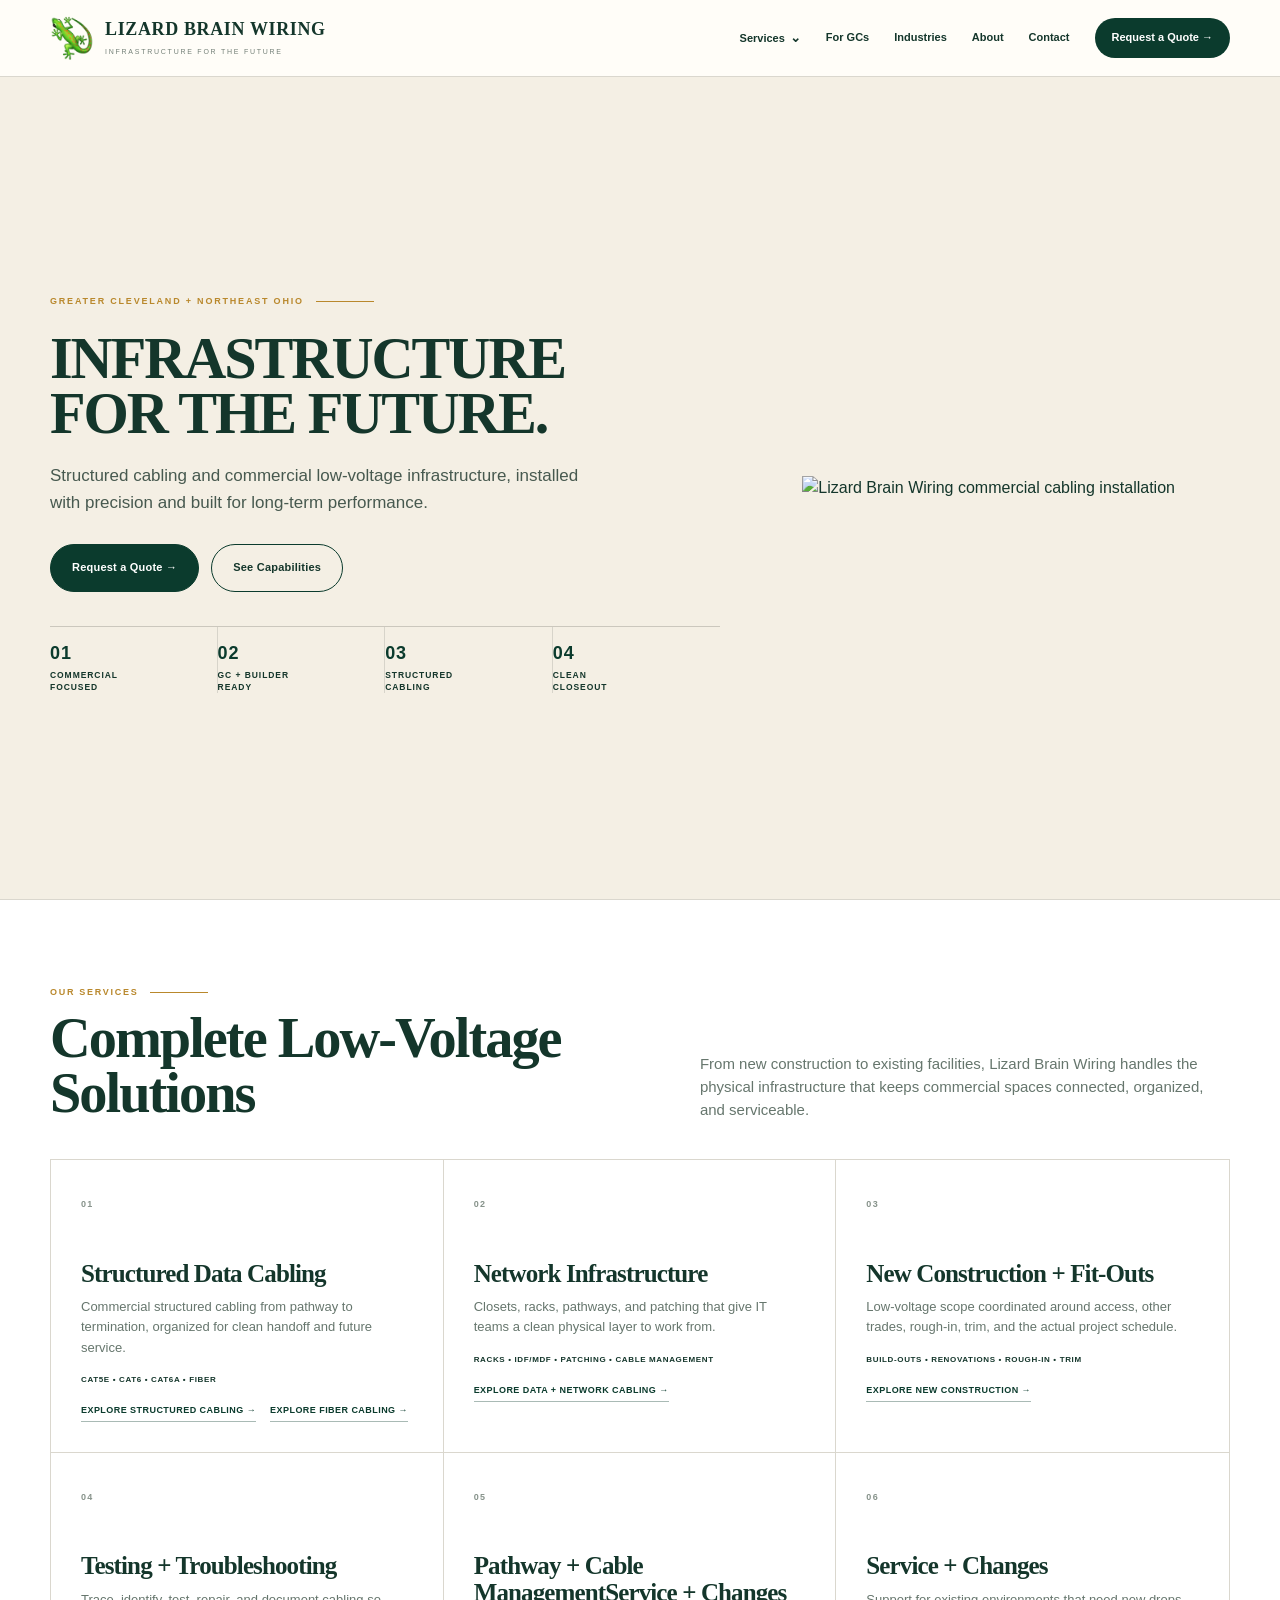
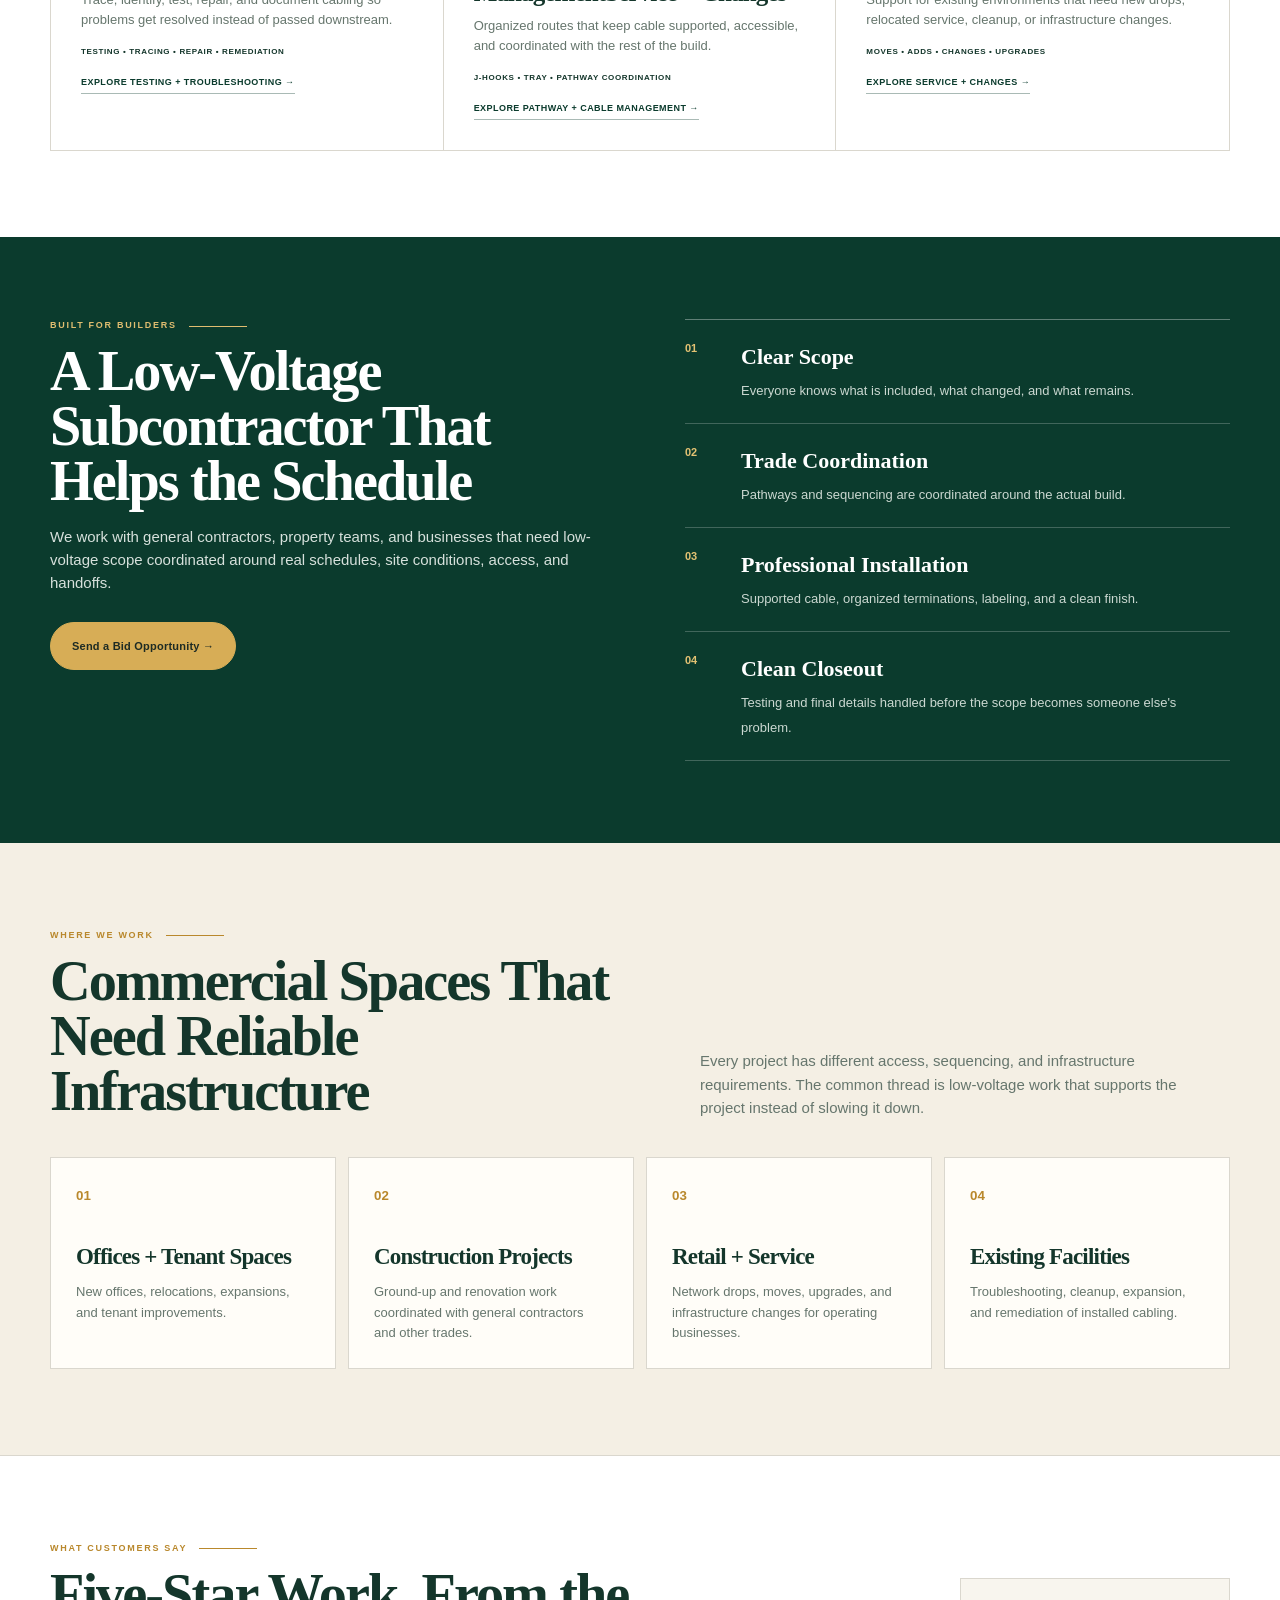
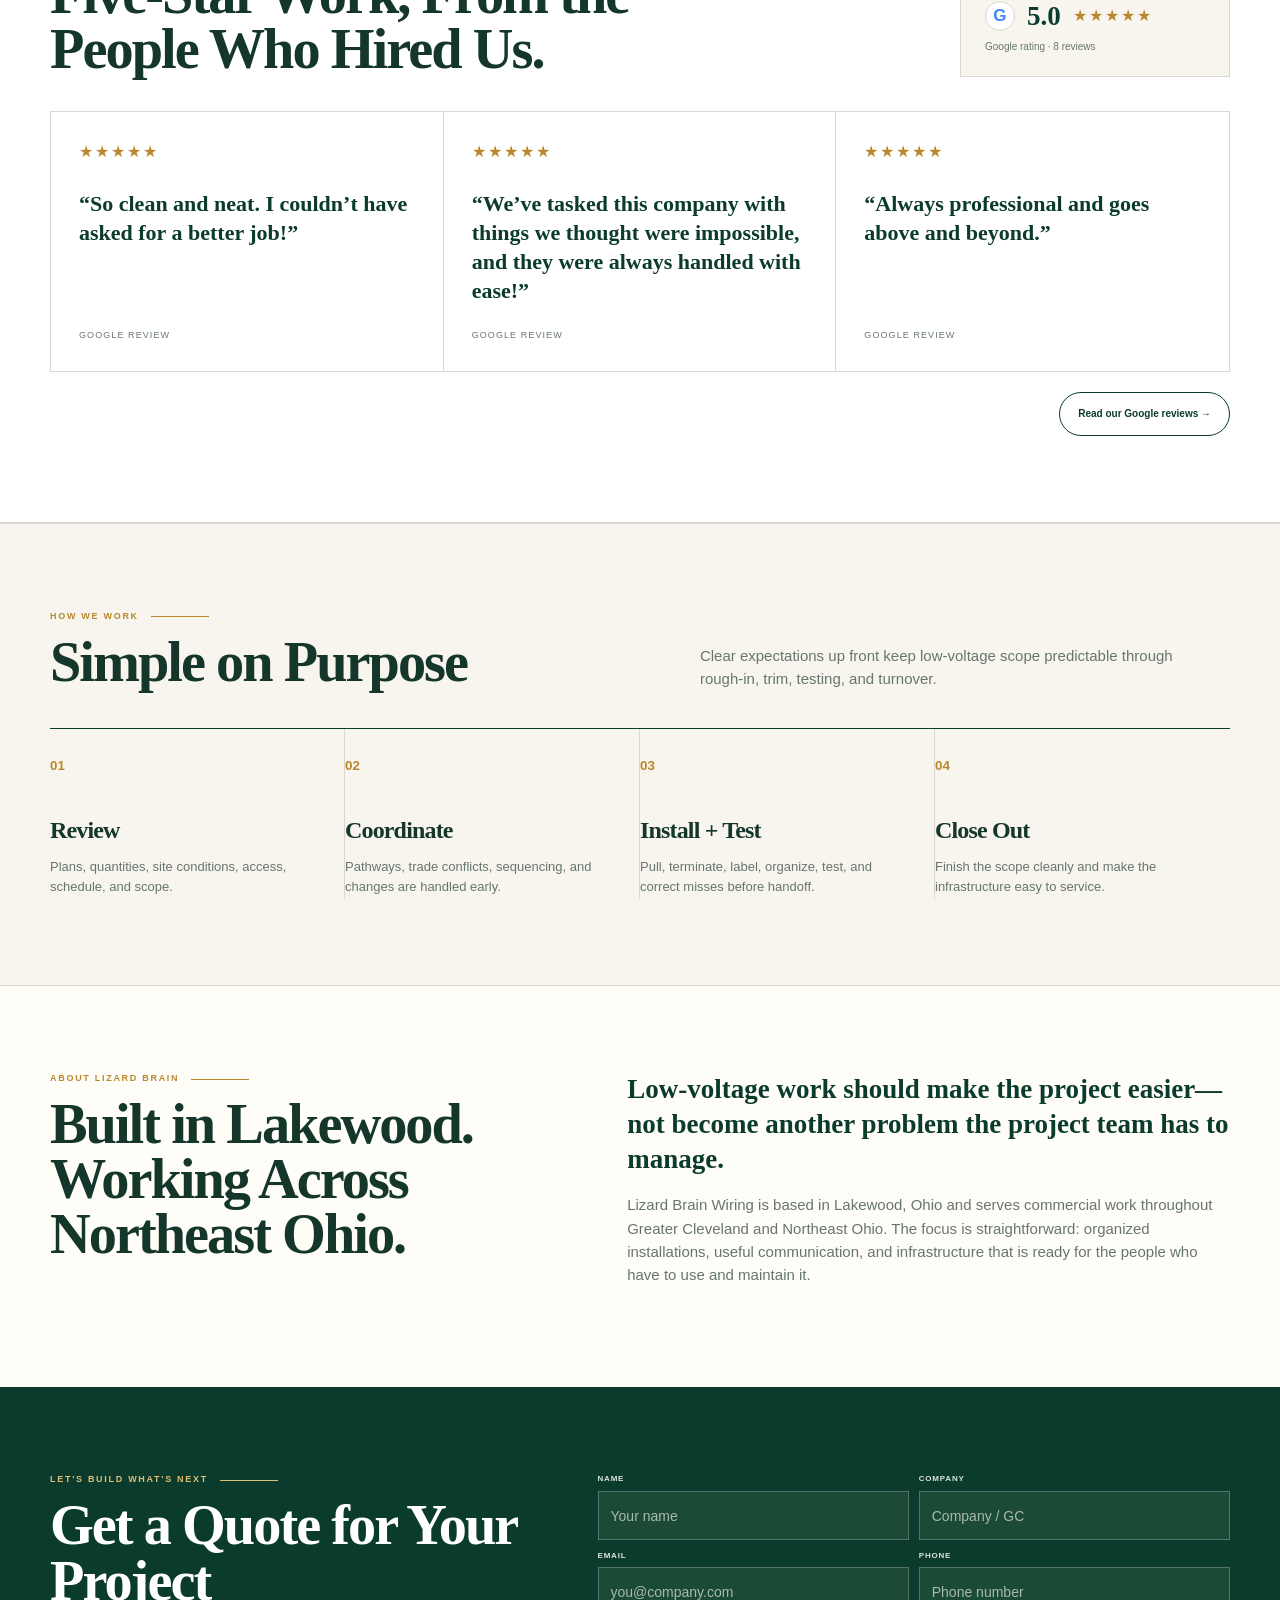
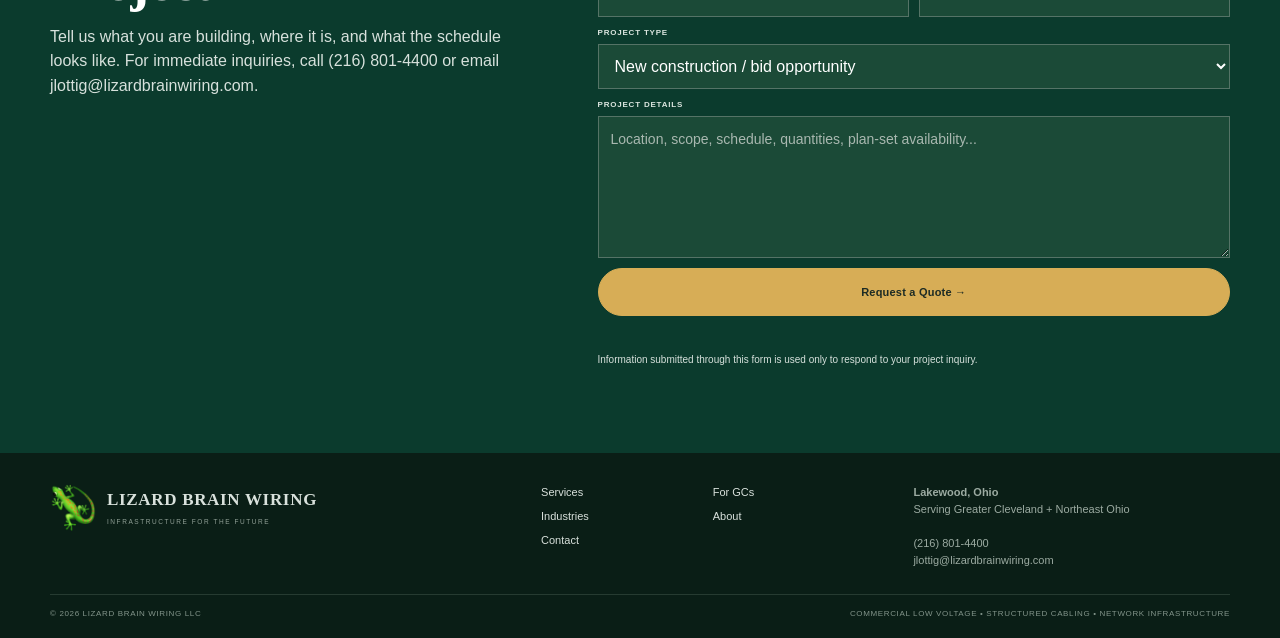
==== commit 194a0180: "Polish responsive photo presentation" ====
--- a/index.html
+++ b/index.html
@@ -24,4 +24,94 @@
 .route-visual.lbw-photo-host{aspect-ratio:1536/1152!important}
 .hero-photo.lbw-photo-host .lbw-one,.tech-visual.lbw-photo-host .lbw-one,.fiber-visual.lbw-photo-host .lbw-one,.route-visual.lbw-photo-host .lbw-one{width:100%!important;height:100%!important;object-fit:contain!important;display:block!important}
 }
-</style></head><body><header class="site-header"><div class="wrap nav site-nav-row"><a class="brand" href="/"><span class="logo-mark" aria-hidden="true"></span><span><b>LIZARD BRAIN WIRING</b><small>INFRASTRUCTURE FOR THE FUTURE</small></span></a><nav class="desktop-nav" aria-label="Primary"><div class="desktop-services"><button class="services-trigger" type="button" aria-expanded="false">Services <span aria-hidden="true">⌄</span></button><div class="services-dropdown"><a href="/#services">All Services</a><a href="/structured-cabling-cleveland/">Structured Cabling</a><a href="/data-network-cabling-cleveland/">Data + Network Cabling</a><a href="/fiber-optic-cabling-cleveland/">Fiber Optic Cabling</a><a href="/commercial-low-voltage-cleveland/">Commercial Low Voltage</a><a href="/low-voltage-new-construction/">New Construction Low Voltage</a><a href="/cabling-testing-troubleshooting/">Testing + Troubleshooting</a><a href="/pathway-cable-management-cleveland/">Pathway + Cable Management</a></div></div><a href="/#gc">For GCs</a><a href="/#industries">Industries</a><a href="/#about">About</a><a href="/#contact">Contact</a><a class="pill" href="/#contact">Request a Quote →</a></nav><button class="mobile-menu-toggle" type="button" aria-label="Open site menu" aria-expanded="false" aria-controls="mobileSiteMenu"><span></span><span></span><span></span></button></div><div class="mobile-drawer" id="mobileSiteMenu" hidden><div class="wrap mobile-menu-inner"><a href="/">Home</a><a href="/#services">All Services</a><div class="mobile-services-label">Service Pages</div><a class="mobile-sub" href="/structured-cabling-cleveland/">Structured Cabling</a><a class="mobile-sub" href="/data-network-cabling-cleveland/">Data + Network Cabling</a><a class="mobile-sub" href="/fiber-optic-cabling-cleveland/">Fiber Optic Cabling</a><a class="mobile-sub" href="/commercial-low-voltage-cleveland/">Commercial Low Voltage</a><a class="mobile-sub" href="/low-voltage-new-construction/">New Construction Low Voltage</a><a class="mobile-sub" href="/cabling-testing-troubleshooting/">Testing + Troubleshooting</a><a class="mobile-sub" href="/pathway-cable-management-cleveland/">Pathway + Cable Management</a><a href="/#gc">For GCs</a><a href="/#industries">Industries</a><a href="/#about">About</a><a href="/#contact">Contact</a><a class="mobile-quote" href="/#contact">Request a Quote →</a></div></div></header><main id="top"><section class="hero"><div class="wrap hero-grid"><div class="hero-copy"><div class="eyebrow">Greater Cleveland + Northeast Ohio</div><h1>INFRASTRUCTURE FOR THE FUTURE.</h1><p>Structured cabling and commercial low-voltage infrastructure, installed with precision and built for long-term performance.</p><div class="actions"><a class="btn primary" href="#contact">Request a Quote →</a><a class="btn" href="#services">See Capabilities</a></div><div class="benefits"><div class="benefit"><strong>01</strong>Commercial<br>Focused</div><div class="benefit"><strong>02</strong>GC + Builder<br>Ready</div><div class="benefit"><strong>03</strong>Structured<br>Cabling</div><div class="benefit"><strong>04</strong>Clean<br>Closeout</div></div></div><div class="hero-photo"><img src="https://images.unsplash.com/photo-1785682117611-586d39bfd5f2?auto=format&fit=crop&fm=jpg&q=88&w=1600" srcset="https://images.unsplash.com/photo-1785682117611-586d39bfd5f2?auto=format&fit=crop&fm=jpg&q=88&w=800 800w, https://images.unsplash.com/photo-1785682117611-586d39bfd5f2?auto=format&fit=crop&fm=jpg&q=88&w=1200 1200w, https://images.unsplash.com/photo-1785682117611-586d39bfd5f2?auto=format&fit=crop&fm=jpg&q=88&w=1600 1600w" sizes="(max-width: 900px) 100vw, 42vw" width="800" height="1040" fetchpriority="high" decoding="async" alt="Commercial cable tray and building infrastructure"><div class="hero-tag">Commercial Low Voltage<br>Structured Cabling<br>Network Infrastructure</div></div></div></section><section class="services" id="services"><div class="wrap"><div class="section-head"><div><div class="kicker">Our Services</div><h2>Complete Low-Voltage Solutions</h2></div><p>From new construction to existing facilities, Lizard Brain Wiring handles the physical infrastructure that keeps commercial spaces connected, organized, and serviceable.</p></div><div class="service-grid"><article class="service"><span class="num">01</span><h3><a href="/structured-cabling-cleveland/">Structured Data Cabling</a></h3><p>Commercial structured cabling from pathway to termination, organized for clean handoff and future service.</p><strong>CAT5e • CAT6 • CAT6A • Fiber</strong><div class="service-links"><a class="service-more" href="/structured-cabling-cleveland/">Explore Structured Cabling →</a><a class="service-more" href="/fiber-optic-cabling-cleveland/">Explore Fiber Cabling →</a></div></article><article class="service"><span class="num">02</span><h3><a href="/data-network-cabling-cleveland/">Network Infrastructure</a></h3><p>Closets, racks, pathways, and patching that give IT teams a clean physical layer to work from.</p><strong>Racks • IDF/MDF • patching • cable management</strong><a class="service-more" href="/data-network-cabling-cleveland/">Explore Data + Network Cabling →</a></article><article class="service"><span class="num">03</span><h3><a href="/low-voltage-new-construction/">New Construction + Fit-Outs</a></h3><p>Low-voltage scope coordinated around access, other trades, rough-in, trim, and the actual project schedule.</p><strong>Build-outs • renovations • rough-in • trim</strong><a class="service-more" href="/low-voltage-new-construction/">Explore New Construction →</a></article><article class="service"><span class="num">04</span><h3><a href="/cabling-testing-troubleshooting/">Testing + Troubleshooting</a></h3><p>Trace, identify, test, repair, and document cabling so problems get resolved instead of passed downstream.</p><strong>Testing • tracing • repair • remediation</strong><a class="service-more" href="/cabling-testing-troubleshooting/">Explore Testing + Troubleshooting →</a></article><article class="service"><span class="num">05</span><h3><a href="/pathway-cable-management-cleveland/">Pathway + Cable Management</a></h3><p>Organized routes that keep cable supported, accessible, and coordinated with the rest of the build.</p><strong>J-hooks • tray • pathway coordination</strong><a class="service-more" href="/pathway-cable-management-cleveland/">Explore Pathway + Cable Management →</a></article><article class="service"><span class="num">06</span><h3>Service + Changes</h3><p>Support for existing environments that need new drops, relocated service, cleanup, or infrastructure changes.</p><strong>Moves • adds • changes • upgrades</strong></article></div></div></section><section class="gc" id="gc"><div class="wrap gc-grid"><div><div class="kicker">Built for Builders</div><h2>A Low-Voltage Subcontractor That Helps the Schedule</h2><p>We work with general contractors, property teams, and businesses that need low-voltage scope coordinated around real schedules, site conditions, access, and handoffs.</p><div class="actions"><a class="btn gold" href="#contact">Send a Bid Opportunity →</a></div></div><div class="gc-panel"><div class="gc-item"><b>01</b><div><strong>Clear Scope</strong><span>Everyone knows what is included, what changed, and what remains.</span></div></div><div class="gc-item"><b>02</b><div><strong>Trade Coordination</strong><span>Pathways and sequencing are coordinated around the actual build.</span></div></div><div class="gc-item"><b>03</b><div><strong>Professional Installation</strong><span>Supported cable, organized terminations, labeling, and a clean finish.</span></div></div><div class="gc-item"><b>04</b><div><strong>Clean Closeout</strong><span>Testing and final details handled before the scope becomes someone else's problem.</span></div></div></div></div></section><section class="industries" id="industries"><div class="wrap"><div class="section-head"><div><div class="kicker">Where We Work</div><h2>Commercial Spaces That Need Reliable Infrastructure</h2></div><p>Every project has different access, sequencing, and infrastructure requirements. The common thread is low-voltage work that supports the project instead of slowing it down.</p></div><div class="industry-grid"><div class="industry"><small>01</small><h3>Offices + Tenant Spaces</h3><p>New offices, relocations, expansions, and tenant improvements.</p></div><div class="industry"><small>02</small><h3>Construction Projects</h3><p>Ground-up and renovation work coordinated with general contractors and other trades.</p></div><div class="industry"><small>03</small><h3>Retail + Service</h3><p>Network drops, moves, upgrades, and infrastructure changes for operating businesses.</p></div><div class="industry"><small>04</small><h3>Existing Facilities</h3><p>Troubleshooting, cleanup, expansion, and remediation of installed cabling.</p></div></div></div></section><section class="process"><div class="wrap"><div class="section-head"><div><div class="kicker">How We Work</div><h2>Simple on Purpose</h2></div><p>Clear expectations up front keep low-voltage scope predictable through rough-in, trim, testing, and turnover.</p></div><div class="steps"><div class="step"><small>01</small><h3>Review</h3><p>Plans, quantities, site conditions, access, schedule, and scope.</p></div><div class="step"><small>02</small><h3>Coordinate</h3><p>Pathways, trade conflicts, sequencing, and changes are handled early.</p></div><div class="step"><small>03</small><h3>Install + Test</h3><p>Pull, terminate, label, organize, test, and correct misses before handoff.</p></div><div class="step"><small>04</small><h3>Close Out</h3><p>Finish the scope cleanly and make the infrastructure easy to service.</p></div></div></div></section><section id="about"><div class="wrap about-grid"><div><div class="kicker">About Lizard Brain</div><h2>Built in Lakewood. Working Across Northeast Ohio.</h2></div><div><p class="statement">Low-voltage work should make the project easier—not become another problem the project team has to manage.</p><p>Lizard Brain Wiring is based in Lakewood, Ohio and serves commercial work throughout Greater Cleveland and Northeast Ohio. The focus is straightforward: organized installations, useful communication, and infrastructure that is ready for the people who have to use and maintain it.</p></div></div></section><section class="quote" id="contact"><div class="wrap quote-grid"><div><div class="kicker">Let's Build What's Next</div><h2>Get a Quote for Your Project</h2><p>Tell us what you are building, where it is, and what the schedule looks like. For immediate inquiries, call <a href="tel:+12168014400">(216) 801-4400</a> or email <a href="mailto:jlottig@lizardbrainwiring.com">jlottig@lizardbrainwiring.com</a>.</p></div><form id="quoteForm"><label>Name<input required name="name" autocomplete="name" maxlength="100" placeholder="Your name"></label><label>Company<input name="company" autocomplete="organization" maxlength="120" placeholder="Company / GC"></label><label>Email<input required name="email" type="email" autocomplete="email" maxlength="200" placeholder="you@company.com"></label><label>Phone<input name="phone" type="tel" autocomplete="tel" maxlength="50" placeholder="Phone number"></label><label class="full">Project Type<select name="projectType"><option>New construction / bid opportunity</option><option>Structured cabling</option><option>Commercial renovation / fit-out</option><option>Service / troubleshooting</option><option>Other</option></select></label><label class="full">Project Details<textarea name="details" rows="5" maxlength="5000" placeholder="Location, scope, schedule, quantities, plan-set availability..."></textarea></label><label class="hp" aria-hidden="true">Website<input name="website" tabindex="-1" autocomplete="off"></label><button class="btn gold full" id="quoteSubmit" type="submit">Request a Quote →</button><p class="status" id="status" role="status" aria-live="polite"></p><p class="form-note">Information submitted through this form is used only to respond to your project inquiry.</p></form></div></section></main><footer><div class="wrap"><div class="footer-grid"><div class="footer-brand"><span class="logo-mark" aria-hidden="true"></span><div><b>LIZARD BRAIN WIRING</b><small>INFRASTRUCTURE FOR THE FUTURE</small></div></div><div class="footer-links"><a href="#services">Services</a><a href="#gc">For GCs</a><a href="#industries">Industries</a><a href="#about">About</a><a href="#contact">Contact</a></div><div class="footer-meta"><b>Lakewood, Ohio</b><br>Serving Greater Cleveland + Northeast Ohio<br><br><a href="tel:+12168014400">(216) 801-4400</a><br><a href="mailto:jlottig@lizardbrainwiring.com">jlottig@lizardbrainwiring.com</a></div></div><div class="legal"><span>© 2026 Lizard Brain Wiring LLC</span><span>Commercial low voltage • structured cabling • network infrastructure</span></div></div></footer><script>document.getElementById('quoteForm').addEventListener('submit',async e=>{e.preventDefault();const f=e.currentTarget,s=document.getElementById('status'),b=document.getElementById('quoteSubmit');if(!f.reportValidity())return;b.disabled=true;b.textContent='Sending…';s.textContent='';const data=Object.fromEntries(new FormData(f).entries());try{const r=await fetch('/api/quote',{method:'POST',headers:{'Content-Type':'application/json'},body:JSON.stringify(data)});const j=await r.json().catch(()=>({}));if(!r.ok)throw new Error(j.error||'Unable to send your request.');f.reset();s.textContent='Thanks — your project request has been sent. We’ll be in touch soon.'}catch(err){s.textContent=err.message||'Unable to send your request. Please call or email us directly.'}finally{b.disabled=false;b.textContent='Request a Quote →'}})</script><script id="nav-upgrade-js">(()=>{const wrap=document.querySelector('.desktop-services'),trigger=document.querySelector('.services-trigger'),toggle=document.querySelector('.mobile-menu-toggle'),drawer=document.getElementById('mobileSiteMenu');if(trigger&&wrap){trigger.addEventListener('click',e=>{e.stopPropagation();const open=wrap.classList.toggle('is-open');trigger.setAttribute('aria-expanded',String(open))});document.addEventListener('click',()=>{wrap.classList.remove('is-open');trigger.setAttribute('aria-expanded','false')});document.addEventListener('keydown',e=>{if(e.key==='Escape'){wrap.classList.remove('is-open');trigger.setAttribute('aria-expanded','false')}})}if(toggle&&drawer){toggle.addEventListener('click',()=>{const open=toggle.getAttribute('aria-expanded')!=='true';toggle.setAttribute('aria-expanded',String(open));toggle.setAttribute('aria-label',open?'Close site menu':'Open site menu');drawer.hidden=!open});drawer.querySelectorAll('a').forEach(a=>a.addEventListener('click',()=>{toggle.setAttribute('aria-expanded','false');toggle.setAttribute('aria-label','Open site menu');drawer.hidden=true}))}})();</script><script id="lbw-prod-js">(()=>{const PROD='https://lizardbrainwiring.com';document.querySelectorAll('a[href^="'+PROD+'/"]').forEach(a=>{try{const u=new URL(a.href);a.href=u.pathname+u.search+u.hash}catch{}});const path='/pathway-cable-management-cleveland/',newp='/service-changes-cleveland/';document.querySelectorAll('a[href="'+path+'"]').forEach(a=>{if(a.parentElement&&a.parentElement.querySelector('a[href="'+newp+'"]'))return;const n=a.cloneNode(false);n.href=newp;n.textContent='Service + Changes';a.after(n)});const cards=[...document.querySelectorAll('.service')];const card=cards.find(x=>x.querySelector('.num')?.textContent.trim()==='06');if(card){const h=card.querySelector('h3');if(h&&!h.querySelector('a')){const a=document.createElement('a');a.href=newp;a.textContent='Service + Changes';h.textContent='';h.appendChild(a)}if(!card.querySelector('.service-more')){const a=document.createElement('a');a.className='service-more';a.href=newp;a.textContent='Explore Service + Changes →';card.appendChild(a)}}const p=document.querySelector('.process');if(p&&!document.getElementById('reviews'))p.insertAdjacentHTML('beforebegin',"<section class=\"lbw-reviews\" id=\"reviews\"><div class=\"wrap\"><div class=\"lbw-reviews-head\"><div><div class=\"kicker\">What Customers Say</div><h2>Five-Star Work, From the People Who Hired Us.</h2></div><div class=\"lbw-rating\"><div class=\"lbw-rating-top\"><span class=\"lbw-g\">G</span><span class=\"lbw-score\">5.0</span><span class=\"lbw-stars\">★★★★★</span></div><small>Google rating · 8 reviews</small></div></div><div class=\"lbw-review-grid\"><article class=\"lbw-review\"><div class=\"lbw-stars\">★★★★★</div><blockquote>“So clean and neat. I couldn’t have asked for a better job!”</blockquote><footer>Google Review</footer></article><article class=\"lbw-review\"><div class=\"lbw-stars\">★★★★★</div><blockquote>“We’ve tasked this company with things we thought were impossible, and they were always handled with ease!”</blockquote><footer>Google Review</footer></article><article class=\"lbw-review\"><div class=\"lbw-stars\">★★★★★</div><blockquote>“Always professional and goes above and beyond.”</blockquote><footer>Google Review</footer></article></div><div class=\"lbw-reviews-actions\"><a class=\"lbw-reviews-link\" href=\"https://www.google.com/maps/search/?api=1&query=Lizard+Brain+Wiring+LLC\" target=\"_blank\" rel=\"noopener\">Read our Google reviews →</a></div></div></section>");const c={"s":".hero-photo","u":["https://cdukljrjgvjlwzkdbyfb.supabase.co/storage/v1/object/public/website-images/Compress_20250917_161919_9252.jpg"],"a":["Lizard Brain Wiring commercial cabling installation"]};if(c){const el=document.querySelector(c.s);if(el){el.classList.add('lbw-photo-host');el.replaceChildren();if(c.u.length===1){const i=document.createElement('img');i.className='lbw-one';i.src=c.u[0];i.alt=c.a[0]||'';el.appendChild(i)}else{const g=document.createElement('div');g.className='lbw-ba';c.u.forEach((u,x)=>{const f=document.createElement('figure'),i=document.createElement('img'),q=document.createElement('figcaption');i.src=u;i.alt=c.a[x]||'';q.textContent=x?'After':'Before';f.append(i,q);g.appendChild(f)});el.appendChild(g)}}}})();</script></body></html>+</style><style id="photo-polish-0923">
+/* Final photo presentation override: preserve the full source image and its natural aspect ratio. */
+.hero-photo.lbw-photo-host,
+.tech-visual.lbw-photo-host,
+.network-visual.lbw-photo-host,
+.fiber-visual.lbw-photo-host,
+.scope-visual.lbw-photo-host,
+.build-visual.lbw-photo-host,
+.diag-visual.lbw-photo-host,
+.route-visual.lbw-photo-host{
+  width:100%!important;
+  height:auto!important;
+  min-height:0!important;
+  aspect-ratio:auto!important;
+  margin:38px 0!important;
+  padding:0!important;
+  border:0!important;
+  background:transparent!important;
+  overflow:visible!important;
+  display:block!important;
+  align-self:center!important;
+}
+.hero-photo.lbw-photo-host .lbw-one,
+.tech-visual.lbw-photo-host .lbw-one,
+.network-visual.lbw-photo-host .lbw-one,
+.fiber-visual.lbw-photo-host .lbw-one,
+.scope-visual.lbw-photo-host .lbw-one,
+.build-visual.lbw-photo-host .lbw-one,
+.diag-visual.lbw-photo-host .lbw-one,
+.route-visual.lbw-photo-host .lbw-one{
+  position:static!important;
+  inset:auto!important;
+  display:block!important;
+  width:100%!important;
+  height:auto!important;
+  max-width:100%!important;
+  object-fit:contain!important;
+  object-position:center!important;
+  margin:0!important;
+  background:transparent!important;
+  filter:none!important;
+}
+.lbw-ba{
+  width:100%!important;
+  height:auto!important;
+  display:grid!important;
+  grid-template-columns:repeat(2,minmax(0,1fr))!important;
+  align-items:start!important;
+  gap:14px!important;
+  background:transparent!important;
+}
+.lbw-ba figure{
+  position:relative!important;
+  margin:0!important;
+  padding:0!important;
+  overflow:hidden!important;
+  background:transparent!important;
+  display:block!important;
+}
+.lbw-ba img{
+  position:static!important;
+  display:block!important;
+  width:100%!important;
+  height:auto!important;
+  object-fit:contain!important;
+  object-position:center!important;
+}
+.lbw-ba figcaption{
+  left:10px!important;
+  top:10px!important;
+}
+@media(max-width:900px){
+  .hero-photo.lbw-photo-host,
+  .tech-visual.lbw-photo-host,
+  .network-visual.lbw-photo-host,
+  .fiber-visual.lbw-photo-host,
+  .scope-visual.lbw-photo-host,
+  .build-visual.lbw-photo-host,
+  .diag-visual.lbw-photo-host,
+  .route-visual.lbw-photo-host{
+    margin:8px 0 30px!important;
+  }
+}
+@media(max-width:580px){
+  .lbw-ba{
+    grid-template-columns:1fr!important;
+    gap:12px!important;
+  }
+}
+</style>
+</head><body><header class="site-header"><div class="wrap nav site-nav-row"><a class="brand" href="/"><span class="logo-mark" aria-hidden="true"></span><span><b>LIZARD BRAIN WIRING</b><small>INFRASTRUCTURE FOR THE FUTURE</small></span></a><nav class="desktop-nav" aria-label="Primary"><div class="desktop-services"><button class="services-trigger" type="button" aria-expanded="false">Services <span aria-hidden="true">⌄</span></button><div class="services-dropdown"><a href="/#services">All Services</a><a href="/structured-cabling-cleveland/">Structured Cabling</a><a href="/data-network-cabling-cleveland/">Data + Network Cabling</a><a href="/fiber-optic-cabling-cleveland/">Fiber Optic Cabling</a><a href="/commercial-low-voltage-cleveland/">Commercial Low Voltage</a><a href="/low-voltage-new-construction/">New Construction Low Voltage</a><a href="/cabling-testing-troubleshooting/">Testing + Troubleshooting</a><a href="/pathway-cable-management-cleveland/">Pathway + Cable Management</a></div></div><a href="/#gc">For GCs</a><a href="/#industries">Industries</a><a href="/#about">About</a><a href="/#contact">Contact</a><a class="pill" href="/#contact">Request a Quote →</a></nav><button class="mobile-menu-toggle" type="button" aria-label="Open site menu" aria-expanded="false" aria-controls="mobileSiteMenu"><span></span><span></span><span></span></button></div><div class="mobile-drawer" id="mobileSiteMenu" hidden><div class="wrap mobile-menu-inner"><a href="/">Home</a><a href="/#services">All Services</a><div class="mobile-services-label">Service Pages</div><a class="mobile-sub" href="/structured-cabling-cleveland/">Structured Cabling</a><a class="mobile-sub" href="/data-network-cabling-cleveland/">Data + Network Cabling</a><a class="mobile-sub" href="/fiber-optic-cabling-cleveland/">Fiber Optic Cabling</a><a class="mobile-sub" href="/commercial-low-voltage-cleveland/">Commercial Low Voltage</a><a class="mobile-sub" href="/low-voltage-new-construction/">New Construction Low Voltage</a><a class="mobile-sub" href="/cabling-testing-troubleshooting/">Testing + Troubleshooting</a><a class="mobile-sub" href="/pathway-cable-management-cleveland/">Pathway + Cable Management</a><a href="/#gc">For GCs</a><a href="/#industries">Industries</a><a href="/#about">About</a><a href="/#contact">Contact</a><a class="mobile-quote" href="/#contact">Request a Quote →</a></div></div></header><main id="top"><section class="hero"><div class="wrap hero-grid"><div class="hero-copy"><div class="eyebrow">Greater Cleveland + Northeast Ohio</div><h1>INFRASTRUCTURE FOR THE FUTURE.</h1><p>Structured cabling and commercial low-voltage infrastructure, installed with precision and built for long-term performance.</p><div class="actions"><a class="btn primary" href="#contact">Request a Quote →</a><a class="btn" href="#services">See Capabilities</a></div><div class="benefits"><div class="benefit"><strong>01</strong>Commercial<br>Focused</div><div class="benefit"><strong>02</strong>GC + Builder<br>Ready</div><div class="benefit"><strong>03</strong>Structured<br>Cabling</div><div class="benefit"><strong>04</strong>Clean<br>Closeout</div></div></div><div class="hero-photo"><img src="https://images.unsplash.com/photo-1785682117611-586d39bfd5f2?auto=format&fit=crop&fm=jpg&q=88&w=1600" srcset="https://images.unsplash.com/photo-1785682117611-586d39bfd5f2?auto=format&fit=crop&fm=jpg&q=88&w=800 800w, https://images.unsplash.com/photo-1785682117611-586d39bfd5f2?auto=format&fit=crop&fm=jpg&q=88&w=1200 1200w, https://images.unsplash.com/photo-1785682117611-586d39bfd5f2?auto=format&fit=crop&fm=jpg&q=88&w=1600 1600w" sizes="(max-width: 900px) 100vw, 42vw" width="800" height="1040" fetchpriority="high" decoding="async" alt="Commercial cable tray and building infrastructure"><div class="hero-tag">Commercial Low Voltage<br>Structured Cabling<br>Network Infrastructure</div></div></div></section><section class="services" id="services"><div class="wrap"><div class="section-head"><div><div class="kicker">Our Services</div><h2>Complete Low-Voltage Solutions</h2></div><p>From new construction to existing facilities, Lizard Brain Wiring handles the physical infrastructure that keeps commercial spaces connected, organized, and serviceable.</p></div><div class="service-grid"><article class="service"><span class="num">01</span><h3><a href="/structured-cabling-cleveland/">Structured Data Cabling</a></h3><p>Commercial structured cabling from pathway to termination, organized for clean handoff and future service.</p><strong>CAT5e • CAT6 • CAT6A • Fiber</strong><div class="service-links"><a class="service-more" href="/structured-cabling-cleveland/">Explore Structured Cabling →</a><a class="service-more" href="/fiber-optic-cabling-cleveland/">Explore Fiber Cabling →</a></div></article><article class="service"><span class="num">02</span><h3><a href="/data-network-cabling-cleveland/">Network Infrastructure</a></h3><p>Closets, racks, pathways, and patching that give IT teams a clean physical layer to work from.</p><strong>Racks • IDF/MDF • patching • cable management</strong><a class="service-more" href="/data-network-cabling-cleveland/">Explore Data + Network Cabling →</a></article><article class="service"><span class="num">03</span><h3><a href="/low-voltage-new-construction/">New Construction + Fit-Outs</a></h3><p>Low-voltage scope coordinated around access, other trades, rough-in, trim, and the actual project schedule.</p><strong>Build-outs • renovations • rough-in • trim</strong><a class="service-more" href="/low-voltage-new-construction/">Explore New Construction →</a></article><article class="service"><span class="num">04</span><h3><a href="/cabling-testing-troubleshooting/">Testing + Troubleshooting</a></h3><p>Trace, identify, test, repair, and document cabling so problems get resolved instead of passed downstream.</p><strong>Testing • tracing • repair • remediation</strong><a class="service-more" href="/cabling-testing-troubleshooting/">Explore Testing + Troubleshooting →</a></article><article class="service"><span class="num">05</span><h3><a href="/pathway-cable-management-cleveland/">Pathway + Cable Management</a></h3><p>Organized routes that keep cable supported, accessible, and coordinated with the rest of the build.</p><strong>J-hooks • tray • pathway coordination</strong><a class="service-more" href="/pathway-cable-management-cleveland/">Explore Pathway + Cable Management →</a></article><article class="service"><span class="num">06</span><h3>Service + Changes</h3><p>Support for existing environments that need new drops, relocated service, cleanup, or infrastructure changes.</p><strong>Moves • adds • changes • upgrades</strong></article></div></div></section><section class="gc" id="gc"><div class="wrap gc-grid"><div><div class="kicker">Built for Builders</div><h2>A Low-Voltage Subcontractor That Helps the Schedule</h2><p>We work with general contractors, property teams, and businesses that need low-voltage scope coordinated around real schedules, site conditions, access, and handoffs.</p><div class="actions"><a class="btn gold" href="#contact">Send a Bid Opportunity →</a></div></div><div class="gc-panel"><div class="gc-item"><b>01</b><div><strong>Clear Scope</strong><span>Everyone knows what is included, what changed, and what remains.</span></div></div><div class="gc-item"><b>02</b><div><strong>Trade Coordination</strong><span>Pathways and sequencing are coordinated around the actual build.</span></div></div><div class="gc-item"><b>03</b><div><strong>Professional Installation</strong><span>Supported cable, organized terminations, labeling, and a clean finish.</span></div></div><div class="gc-item"><b>04</b><div><strong>Clean Closeout</strong><span>Testing and final details handled before the scope becomes someone else's problem.</span></div></div></div></div></section><section class="industries" id="industries"><div class="wrap"><div class="section-head"><div><div class="kicker">Where We Work</div><h2>Commercial Spaces That Need Reliable Infrastructure</h2></div><p>Every project has different access, sequencing, and infrastructure requirements. The common thread is low-voltage work that supports the project instead of slowing it down.</p></div><div class="industry-grid"><div class="industry"><small>01</small><h3>Offices + Tenant Spaces</h3><p>New offices, relocations, expansions, and tenant improvements.</p></div><div class="industry"><small>02</small><h3>Construction Projects</h3><p>Ground-up and renovation work coordinated with general contractors and other trades.</p></div><div class="industry"><small>03</small><h3>Retail + Service</h3><p>Network drops, moves, upgrades, and infrastructure changes for operating businesses.</p></div><div class="industry"><small>04</small><h3>Existing Facilities</h3><p>Troubleshooting, cleanup, expansion, and remediation of installed cabling.</p></div></div></div></section><section class="process"><div class="wrap"><div class="section-head"><div><div class="kicker">How We Work</div><h2>Simple on Purpose</h2></div><p>Clear expectations up front keep low-voltage scope predictable through rough-in, trim, testing, and turnover.</p></div><div class="steps"><div class="step"><small>01</small><h3>Review</h3><p>Plans, quantities, site conditions, access, schedule, and scope.</p></div><div class="step"><small>02</small><h3>Coordinate</h3><p>Pathways, trade conflicts, sequencing, and changes are handled early.</p></div><div class="step"><small>03</small><h3>Install + Test</h3><p>Pull, terminate, label, organize, test, and correct misses before handoff.</p></div><div class="step"><small>04</small><h3>Close Out</h3><p>Finish the scope cleanly and make the infrastructure easy to service.</p></div></div></div></section><section id="about"><div class="wrap about-grid"><div><div class="kicker">About Lizard Brain</div><h2>Built in Lakewood. Working Across Northeast Ohio.</h2></div><div><p class="statement">Low-voltage work should make the project easier—not become another problem the project team has to manage.</p><p>Lizard Brain Wiring is based in Lakewood, Ohio and serves commercial work throughout Greater Cleveland and Northeast Ohio. The focus is straightforward: organized installations, useful communication, and infrastructure that is ready for the people who have to use and maintain it.</p></div></div></section><section class="quote" id="contact"><div class="wrap quote-grid"><div><div class="kicker">Let's Build What's Next</div><h2>Get a Quote for Your Project</h2><p>Tell us what you are building, where it is, and what the schedule looks like. For immediate inquiries, call <a href="tel:+12168014400">(216) 801-4400</a> or email <a href="mailto:jlottig@lizardbrainwiring.com">jlottig@lizardbrainwiring.com</a>.</p></div><form id="quoteForm"><label>Name<input required name="name" autocomplete="name" maxlength="100" placeholder="Your name"></label><label>Company<input name="company" autocomplete="organization" maxlength="120" placeholder="Company / GC"></label><label>Email<input required name="email" type="email" autocomplete="email" maxlength="200" placeholder="you@company.com"></label><label>Phone<input name="phone" type="tel" autocomplete="tel" maxlength="50" placeholder="Phone number"></label><label class="full">Project Type<select name="projectType"><option>New construction / bid opportunity</option><option>Structured cabling</option><option>Commercial renovation / fit-out</option><option>Service / troubleshooting</option><option>Other</option></select></label><label class="full">Project Details<textarea name="details" rows="5" maxlength="5000" placeholder="Location, scope, schedule, quantities, plan-set availability..."></textarea></label><label class="hp" aria-hidden="true">Website<input name="website" tabindex="-1" autocomplete="off"></label><button class="btn gold full" id="quoteSubmit" type="submit">Request a Quote →</button><p class="status" id="status" role="status" aria-live="polite"></p><p class="form-note">Information submitted through this form is used only to respond to your project inquiry.</p></form></div></section></main><footer><div class="wrap"><div class="footer-grid"><div class="footer-brand"><span class="logo-mark" aria-hidden="true"></span><div><b>LIZARD BRAIN WIRING</b><small>INFRASTRUCTURE FOR THE FUTURE</small></div></div><div class="footer-links"><a href="#services">Services</a><a href="#gc">For GCs</a><a href="#industries">Industries</a><a href="#about">About</a><a href="#contact">Contact</a></div><div class="footer-meta"><b>Lakewood, Ohio</b><br>Serving Greater Cleveland + Northeast Ohio<br><br><a href="tel:+12168014400">(216) 801-4400</a><br><a href="mailto:jlottig@lizardbrainwiring.com">jlottig@lizardbrainwiring.com</a></div></div><div class="legal"><span>© 2026 Lizard Brain Wiring LLC</span><span>Commercial low voltage • structured cabling • network infrastructure</span></div></div></footer><script>document.getElementById('quoteForm').addEventListener('submit',async e=>{e.preventDefault();const f=e.currentTarget,s=document.getElementById('status'),b=document.getElementById('quoteSubmit');if(!f.reportValidity())return;b.disabled=true;b.textContent='Sending…';s.textContent='';const data=Object.fromEntries(new FormData(f).entries());try{const r=await fetch('/api/quote',{method:'POST',headers:{'Content-Type':'application/json'},body:JSON.stringify(data)});const j=await r.json().catch(()=>({}));if(!r.ok)throw new Error(j.error||'Unable to send your request.');f.reset();s.textContent='Thanks — your project request has been sent. We’ll be in touch soon.'}catch(err){s.textContent=err.message||'Unable to send your request. Please call or email us directly.'}finally{b.disabled=false;b.textContent='Request a Quote →'}})</script><script id="nav-upgrade-js">(()=>{const wrap=document.querySelector('.desktop-services'),trigger=document.querySelector('.services-trigger'),toggle=document.querySelector('.mobile-menu-toggle'),drawer=document.getElementById('mobileSiteMenu');if(trigger&&wrap){trigger.addEventListener('click',e=>{e.stopPropagation();const open=wrap.classList.toggle('is-open');trigger.setAttribute('aria-expanded',String(open))});document.addEventListener('click',()=>{wrap.classList.remove('is-open');trigger.setAttribute('aria-expanded','false')});document.addEventListener('keydown',e=>{if(e.key==='Escape'){wrap.classList.remove('is-open');trigger.setAttribute('aria-expanded','false')}})}if(toggle&&drawer){toggle.addEventListener('click',()=>{const open=toggle.getAttribute('aria-expanded')!=='true';toggle.setAttribute('aria-expanded',String(open));toggle.setAttribute('aria-label',open?'Close site menu':'Open site menu');drawer.hidden=!open});drawer.querySelectorAll('a').forEach(a=>a.addEventListener('click',()=>{toggle.setAttribute('aria-expanded','false');toggle.setAttribute('aria-label','Open site menu');drawer.hidden=true}))}})();</script><script id="lbw-prod-js">(()=>{const PROD='https://lizardbrainwiring.com';document.querySelectorAll('a[href^="'+PROD+'/"]').forEach(a=>{try{const u=new URL(a.href);a.href=u.pathname+u.search+u.hash}catch{}});const path='/pathway-cable-management-cleveland/',newp='/service-changes-cleveland/';document.querySelectorAll('a[href="'+path+'"]').forEach(a=>{if(a.parentElement&&a.parentElement.querySelector('a[href="'+newp+'"]'))return;const n=a.cloneNode(false);n.href=newp;n.textContent='Service + Changes';a.after(n)});const cards=[...document.querySelectorAll('.service')];const card=cards.find(x=>x.querySelector('.num')?.textContent.trim()==='06');if(card){const h=card.querySelector('h3');if(h&&!h.querySelector('a')){const a=document.createElement('a');a.href=newp;a.textContent='Service + Changes';h.textContent='';h.appendChild(a)}if(!card.querySelector('.service-more')){const a=document.createElement('a');a.className='service-more';a.href=newp;a.textContent='Explore Service + Changes →';card.appendChild(a)}}const p=document.querySelector('.process');if(p&&!document.getElementById('reviews'))p.insertAdjacentHTML('beforebegin',"<section class=\"lbw-reviews\" id=\"reviews\"><div class=\"wrap\"><div class=\"lbw-reviews-head\"><div><div class=\"kicker\">What Customers Say</div><h2>Five-Star Work, From the People Who Hired Us.</h2></div><div class=\"lbw-rating\"><div class=\"lbw-rating-top\"><span class=\"lbw-g\">G</span><span class=\"lbw-score\">5.0</span><span class=\"lbw-stars\">★★★★★</span></div><small>Google rating · 8 reviews</small></div></div><div class=\"lbw-review-grid\"><article class=\"lbw-review\"><div class=\"lbw-stars\">★★★★★</div><blockquote>“So clean and neat. I couldn’t have asked for a better job!”</blockquote><footer>Google Review</footer></article><article class=\"lbw-review\"><div class=\"lbw-stars\">★★★★★</div><blockquote>“We’ve tasked this company with things we thought were impossible, and they were always handled with ease!”</blockquote><footer>Google Review</footer></article><article class=\"lbw-review\"><div class=\"lbw-stars\">★★★★★</div><blockquote>“Always professional and goes above and beyond.”</blockquote><footer>Google Review</footer></article></div><div class=\"lbw-reviews-actions\"><a class=\"lbw-reviews-link\" href=\"https://www.google.com/maps/search/?api=1&query=Lizard+Brain+Wiring+LLC\" target=\"_blank\" rel=\"noopener\">Read our Google reviews →</a></div></div></section>");const c={"s":".hero-photo","u":["https://cdukljrjgvjlwzkdbyfb.supabase.co/storage/v1/object/public/website-images/Compress_20250917_161919_9252.jpg"],"a":["Lizard Brain Wiring commercial cabling installation"]};if(c){const el=document.querySelector(c.s);if(el){el.classList.add('lbw-photo-host');el.replaceChildren();if(c.u.length===1){const i=document.createElement('img');i.className='lbw-one';i.src=c.u[0];i.alt=c.a[0]||'';el.appendChild(i)}else{const g=document.createElement('div');g.className='lbw-ba';c.u.forEach((u,x)=>{const f=document.createElement('figure'),i=document.createElement('img'),q=document.createElement('figcaption');i.src=u;i.alt=c.a[x]||'';q.textContent=x?'After':'Before';f.append(i,q);g.appendChild(f)});el.appendChild(g)}}}})();</script></body></html>
--- a/styles.css
+++ b/styles.css
@@ -0,0 +1,47 @@
+:root{--green:#0b3b2d;--green2:#123f32;--ink:#14362b;--cream:#f4efe4;--paper:#fffdf8;--gold:#b9882c;--muted:#66766d;--line:#dad7ce;--soft:#f8f5ee}*{box-sizing:border-box} html{scroll-behavior:smooth} body{margin:0;background:var(--paper);color:var(--ink);font-family:Arial,Helvetica,sans-serif;line-height:1.55} a{color:inherit;text-decoration:none} .wrap{width:min(1180px,calc(100% - 44px));margin:auto}header{position:sticky;top:0;z-index:20;background:rgba(255,253,248,.96);backdrop-filter:blur(12px);border-bottom:1px solid var(--line)}.nav{height:76px;display:flex;align-items:center;justify-content:space-between;gap:24px} .brand{display:flex;align-items:center;gap:11px;min-width:250px} .brand img{width:44px;height:44px;object-fit:contain} .brand b{font:700 18px/1 Georgia,serif;letter-spacing:.035em} .brand small{display:block;margin-top:5px;font-size:7px;letter-spacing:.25em;color:#748078}nav{display:flex;align-items:center;gap:25px;font-size:11px;font-weight:700} .pill{background:var(--green);color:#fff;padding:11px 17px;border-radius:999px}h1,h2,h3{font-family:Georgia,'Times New Roman',serif;margin:0;letter-spacing:-.035em} .eyebrow{display:flex;align-items:center;gap:12px;text-transform:uppercase;letter-spacing:.2em;font-size:9px;font-weight:800;color:var(--gold)} .eyebrow:after{content:'';width:58px;height:1px;background:var(--gold)}.hero{background:var(--cream);border-bottom:1px solid var(--line)} .hero-grid{display:grid;grid-template-columns:minmax(0,1.16fr) minmax(360px,.74fr);column-gap:82px;min-height:650px;align-items:center} .hero-copy{padding:82px 0 70px;display:flex;flex-direction:column;justify-content:center;min-width:0}h1{font-size:clamp(50px,4.55vw,70px);line-height:.95;max-width:610px;margin:22px 0 22px} .hero-copy p{font-size:17px;max-width:540px;color:#47594f;margin:0} .actions{display:flex;gap:12px;flex-wrap:wrap;margin:28px 0 34px} .btn{display:inline-flex;min-height:48px;align-items:center;justify-content:center;padding:0 21px;border:1px solid var(--green);border-radius:999px;font-size:11px;font-weight:800;letter-spacing:.02em} .btn.primary{background:var(--green);color:#fff}.benefits{display:grid;grid-template-columns:repeat(4,1fr);border-top:1px solid #cbc7bd} .benefit{padding:14px 14px 0 0;border-right:1px solid #d7d4ca;font-size:8.5px;line-height:1.35;text-transform:uppercase;letter-spacing:.11em;font-weight:800} .benefit:last-child{border-right:0} .benefit strong{display:block;font-size:18px;color:var(--green);margin-bottom:5px}.hero-photo{position:relative;height:520px;min-height:0;overflow:hidden;align-self:center;margin:50px 0;border:1px solid rgba(20,54,43,.12);background:#e7e3da} .hero-photo img{position:absolute;inset:0;width:100%;height:100%;object-fit:cover;object-position:55% center} .hero-photo:after{content:'';position:absolute;inset:auto 0 0 auto;width:44%;height:25%;background:rgba(11,59,45,.92);clip-path:polygon(24% 0,100% 0,100% 100%,0 100%)} .hero-tag{position:absolute;right:27px;bottom:24px;z-index:2;color:#fff;text-align:right;text-transform:uppercase;letter-spacing:.15em;font-size:8px;line-height:1.8}.signal{background:#fff;border-bottom:1px solid var(--line)} .signal-grid{display:grid;grid-template-columns:1.3fr repeat(4,1fr)} .signal-grid div{padding:16px 18px;border-left:1px solid var(--line);font-size:9px;text-transform:uppercase;letter-spacing:.11em;font-weight:800;text-align:center} .signal-grid div:first-child{border-left:0;text-align:left;color:#68766e}section{padding:86px 0} .section-head{display:grid;grid-template-columns:1.05fr .95fr;gap:64px;align-items:end;margin-bottom:38px} h2{font-size:clamp(40px,4.4vw,60px);line-height:.98} .section-head p{margin:0;color:var(--muted);font-size:15px;max-width:510px} .kicker{display:flex;align-items:center;gap:12px;text-transform:uppercase;letter-spacing:.19em;font-size:9px;color:var(--gold);font-weight:800;margin-bottom:11px} .kicker:after{content:'';width:58px;height:1px;background:var(--gold)}.services{background:#fff} .service-grid{display:grid;grid-template-columns:repeat(3,1fr);border:1px solid var(--line)} .service{padding:30px;min-height:230px;border-right:1px solid var(--line);border-bottom:1px solid var(--line)} .service:nth-child(3n){border-right:0} .service:nth-last-child(-n+3){border-bottom:0} .num{font-size:9px;color:#87938b;font-weight:800;letter-spacing:.15em} .service h3{font-size:25px;line-height:1.05;margin:46px 0 10px} .service p{font-size:13px;color:var(--muted);margin:0} .service strong{display:block;margin-top:16px;font-size:8px;line-height:1.5;letter-spacing:.08em;text-transform:uppercase}.gc{background:var(--green);color:#fff;padding:82px 0} .gc-grid{display:grid;grid-template-columns:1fr 1fr;gap:90px;align-items:start} .gc .kicker{color:#e0bd70} .gc .kicker:after{background:#e0bd70} .gc h2{max-width:560px} .gc p{color:#d7e1dc;font-size:15px;max-width:560px} .gc-panel{border-top:1px solid rgba(255,255,255,.35)} .gc-item{display:grid;grid-template-columns:42px 1fr;gap:14px;padding:20px 0;border-bottom:1px solid rgba(255,255,255,.22)} .gc-item b{color:#e4c273;font-size:11px} .gc-item strong{display:block;font-family:Georgia,serif;font-size:22px;margin-bottom:4px} .gc-item span{color:#cbd8d1;font-size:13px}.industries{background:var(--cream)} .industry-grid{display:grid;grid-template-columns:repeat(4,1fr);gap:12px} .industry{background:var(--paper);border:1px solid var(--line);padding:25px;min-height:170px} .industry small{color:var(--gold);font-weight:800} .industry h3{font-size:23px;margin:31px 0 8px} .industry p{margin:0;color:var(--muted);font-size:13px}.process{background:var(--soft);border-top:1px solid var(--line);border-bottom:1px solid var(--line)} .steps{display:grid;grid-template-columns:repeat(4,1fr);border-top:1px solid var(--green);margin-top:36px} .step{padding:24px 24px 0 0;min-height:170px;border-right:1px solid var(--line)} .step:last-child{border-right:0} .step small{color:var(--gold);font-weight:800} .step h3{font-size:24px;margin:34px 0 8px} .step p{font-size:13px;color:var(--muted);margin:0}.about-grid{display:grid;grid-template-columns:.9fr 1.1fr;gap:84px;align-items:start} .about-grid .statement{font:700 27px/1.3 Georgia,serif;color:var(--green);margin:0 0 16px} .about-grid p{color:var(--muted);font-size:15px}.quote{background:var(--green);color:#fff} .quote-grid{display:grid;grid-template-columns:.85fr 1.15fr;gap:80px;align-items:start} .quote .kicker{color:#e0bd70} .quote .kicker:after{background:#e0bd70} .quote p{color:#d7e1dc} form{display:grid;grid-template-columns:1fr 1fr;gap:10px} label{display:grid;gap:5px;font-size:8px;text-transform:uppercase;letter-spacing:.1em;font-weight:800;color:#dbe5df} label.full,button.full,.status{grid-column:1/-1} input,select,textarea{width:100%;padding:12px;border:1px solid #557366;background:#1b4a37;color:#fff;font-family:Arial,Helvetica,sans-serif;font-size:16px;line-height:1.45;font-weight:500;outline:none} input::placeholder,textarea::placeholder{color:#a9b8b0;font-size:14px;font-weight:400} select option{font-size:16px} button{cursor:pointer} .gold{background:#d7ad56;border-color:#d7ad56;color:#1d2b24} .status{margin:0;min-height:16px;color:#e8cb88;font-size:10px}footer{background:#0a1e16;color:#d9e1dc;padding:31px 0 18px} .footer-grid{display:grid;grid-template-columns:1.15fr .85fr .8fr;gap:36px;align-items:start} .footer-brand{display:flex;align-items:center;gap:10px} .footer-brand img{width:47px;height:47px} .footer-brand b{font:700 17px Georgia,serif;letter-spacing:.04em} .footer-brand small{display:block;margin-top:4px;font-size:6.5px;letter-spacing:.24em;color:#91a097} .footer-links{display:grid;grid-template-columns:1fr 1fr;gap:7px;font-size:11px} .footer-meta{font-size:11px;color:#9caba2} .legal{display:flex;justify-content:space-between;border-top:1px solid #263b31;margin-top:24px;padding-top:13px;font-size:8px;color:#82948a;text-transform:uppercase;letter-spacing:.08em}@media(max-width:900px){nav a:not(.pill){display:none} .hero-grid,.section-head,.gc-grid,.about-grid,.quote-grid{grid-template-columns:1fr} .hero-grid{column-gap:0} .hero-copy{padding:58px 0 42px} .hero-photo{height:460px;min-height:0;margin:0 0 44px} .signal-grid{grid-template-columns:1fr 1fr} .signal-grid div{border-top:1px solid var(--line)} .service-grid{grid-template-columns:1fr 1fr} .service:nth-child(3n){border-right:1px solid var(--line)} .service:nth-child(2n){border-right:0} .service:nth-last-child(-n+3){border-bottom:1px solid var(--line)} .service:nth-last-child(-n+2){border-bottom:0} .industry-grid,.steps{grid-template-columns:1fr 1fr}}@media(max-width:580px){
+.wrap{width:min(100% - 28px,1180px)}
+.nav{height:82px;gap:12px}
+.brand{min-width:0;gap:9px;flex:1 1 auto}
+.brand .logo-mark{width:40px;height:40px;flex:0 0 40px}
+.brand>span:last-child{min-width:0}
+.brand b{display:block;font-size:14px;line-height:1.02;letter-spacing:.025em;white-space:nowrap}
+.brand small{font-size:5.5px;letter-spacing:.19em;white-space:nowrap;margin-top:6px}
+nav{flex:0 0 auto}
+.pill{font-size:9.5px;padding:10px 14px;white-space:nowrap}
+.hero-grid{display:block;min-height:0;align-items:stretch}
+.hero-copy{padding:48px 0 36px}
+.eyebrow{font-size:7.5px;letter-spacing:.17em;gap:9px;white-space:nowrap}
+.eyebrow:after{width:32px;flex:0 0 32px}
+h1{font-size:clamp(35px,9.4vw,39px);line-height:.96;letter-spacing:-.042em;max-width:100%;margin:20px 0 20px}
+.hero-copy p{font-size:15.5px;line-height:1.6;max-width:100%}
+.actions{gap:10px;margin:25px 0 30px}
+.btn{min-height:46px;padding:0 18px;font-size:10.5px}
+.benefits{grid-template-columns:repeat(2,1fr)}
+.benefit{border-right:1px solid #d7d4ca;border-bottom:1px solid #d7d4ca;padding:13px 12px 13px 0}
+.benefit:nth-child(2n){border-right:0;padding-left:14px}
+.benefit:nth-last-child(-n+2){border-bottom:0}
+.hero-photo{height:330px;margin:8px 0 34px}
+.hero-tag{right:18px;bottom:18px;font-size:7px}
+.hero-photo:after{width:56%;height:30%}
+section{padding:64px 0}
+.hero{padding:18px 0 0}
+.signal-grid,.service-grid,.industry-grid,.steps,form,.footer-grid{grid-template-columns:1fr}
+.signal-grid div{border-left:0}
+.service{border-right:0!important;border-bottom:1px solid var(--line)!important}
+.service:last-child{border-bottom:0!important}
+.gc-grid{gap:42px}
+.step{border-right:0;border-bottom:1px solid var(--line)}
+.step:last-child{border-bottom:0}
+label.full,button.full,.status{grid-column:1}
+.legal{display:block}
+.legal span{display:block;margin-top:6px}
+}
+@media(max-width:380px){
+.nav{height:76px}.brand .logo-mark{width:35px;height:35px;flex-basis:35px}.brand b{font-size:12.5px}.brand small{font-size:5px}.pill{font-size:8.5px;padding:9px 11px}h1{font-size:34px}.eyebrow{font-size:7px}.eyebrow:after{width:24px;flex-basis:24px}.btn{padding:0 15px;font-size:10px}
+}
+.logo-mark{display:inline-block;flex:0 0 auto;background:url('/logo.svg') center/contain no-repeat;width:44px;height:44px}.footer-brand .logo-mark{width:47px;height:47px}.hp{position:absolute!important;left:-10000px!important;width:1px!important;height:1px!important;overflow:hidden!important}.btn:disabled{opacity:.65;cursor:wait}
+.form-note{grid-column:1/-1;margin:0;color:#aebdb5;font-size:10px;line-height:1.5;text-transform:none;letter-spacing:0;font-weight:400}
+input:focus,select:focus,textarea:focus{border-color:#e0bd70;box-shadow:0 0 0 2px rgba(224,189,112,.18)}
+@media(max-width:580px){.form-note{grid-column:1}}
+
+.service-more{display:inline-flex;align-items:center;margin-top:18px;font-size:9px;font-weight:800;letter-spacing:.05em;text-transform:uppercase;color:var(--green);border-bottom:1px solid rgba(11,59,45,.35);padding-bottom:3px}.service-more:hover{border-bottom-color:var(--green)}
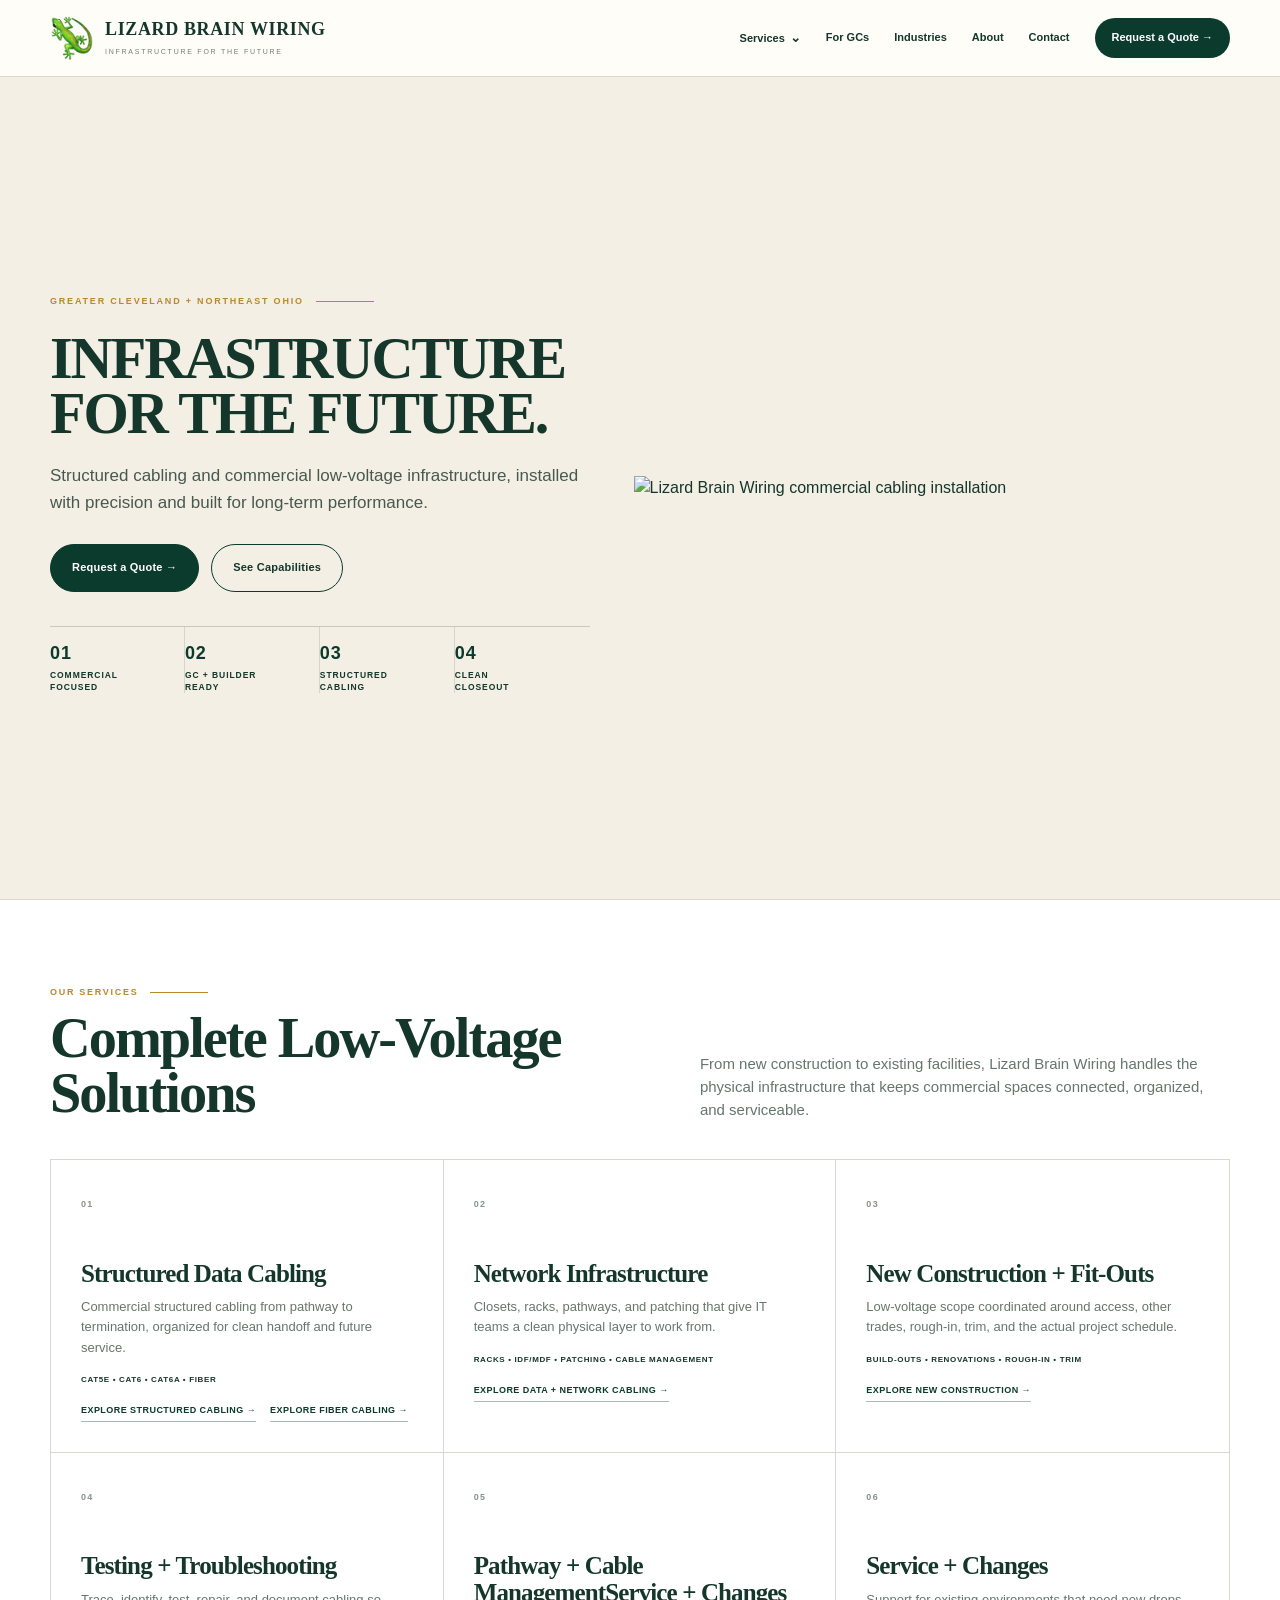
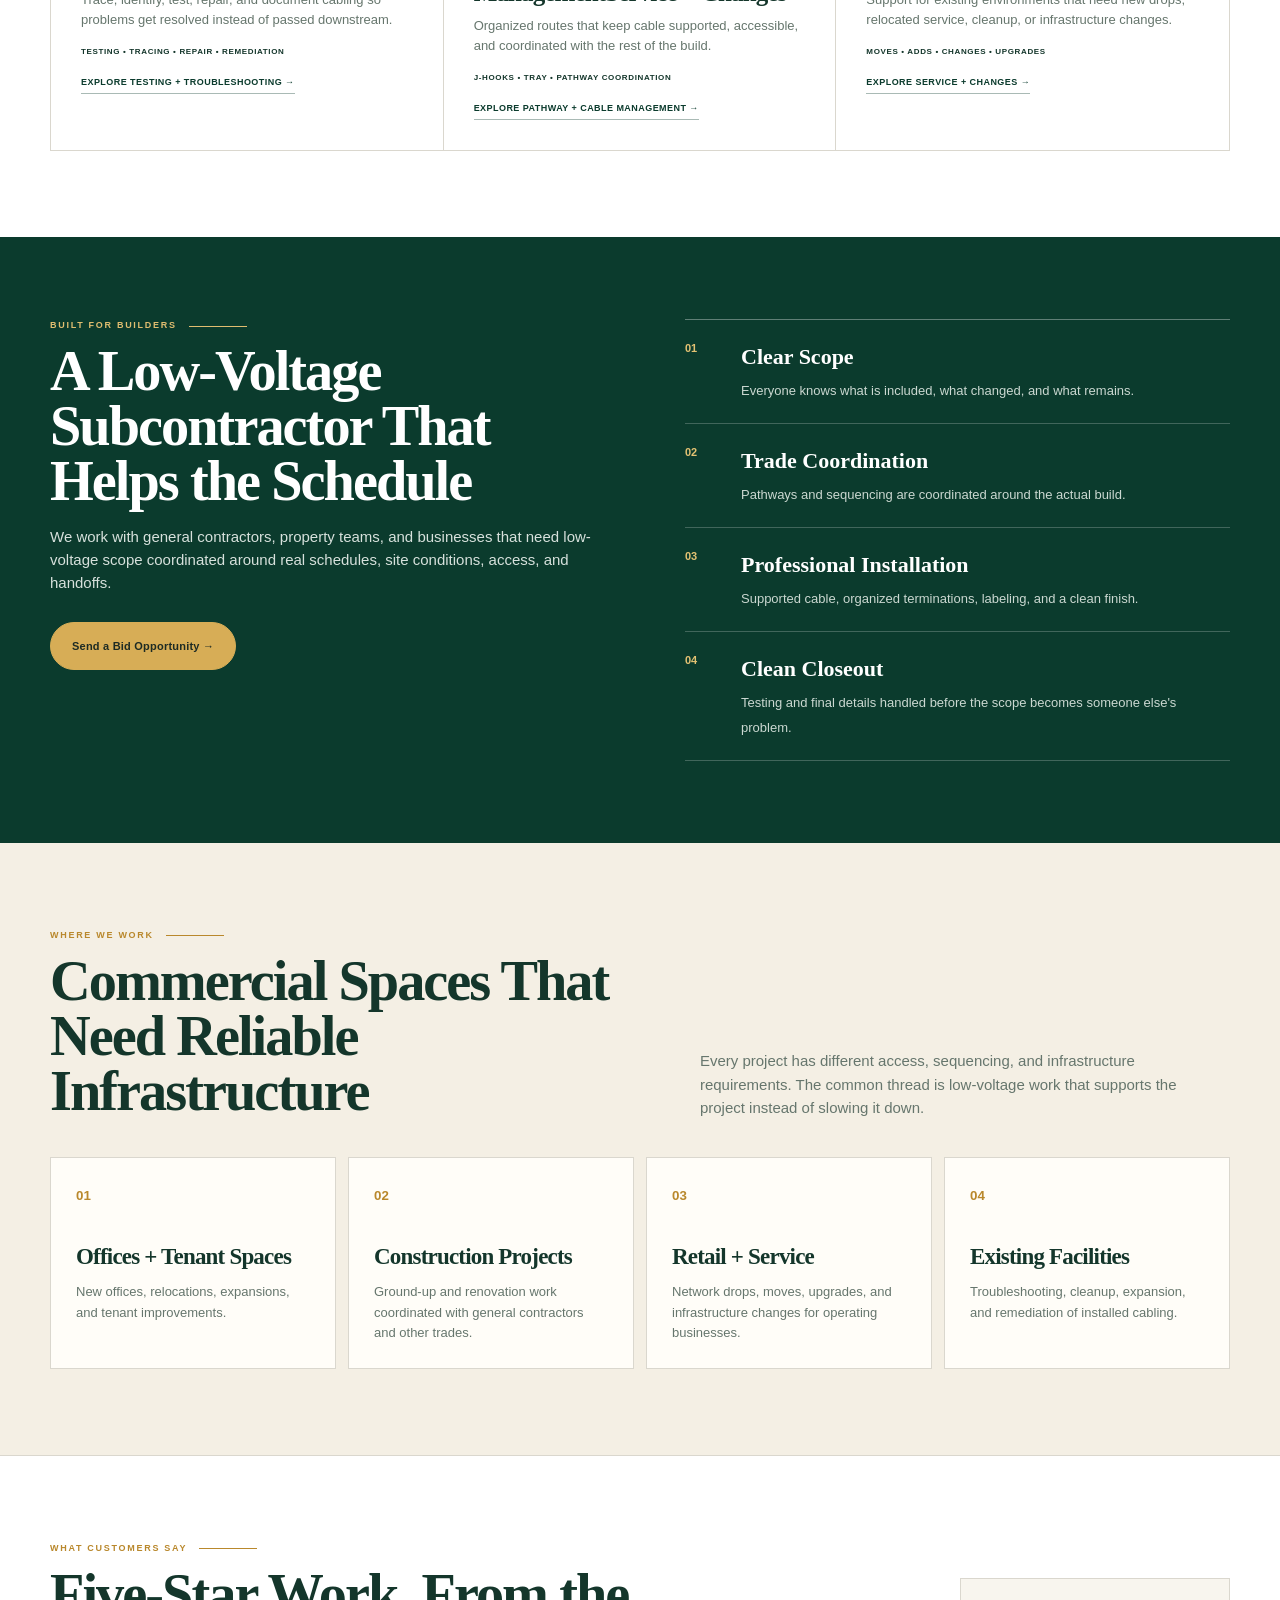
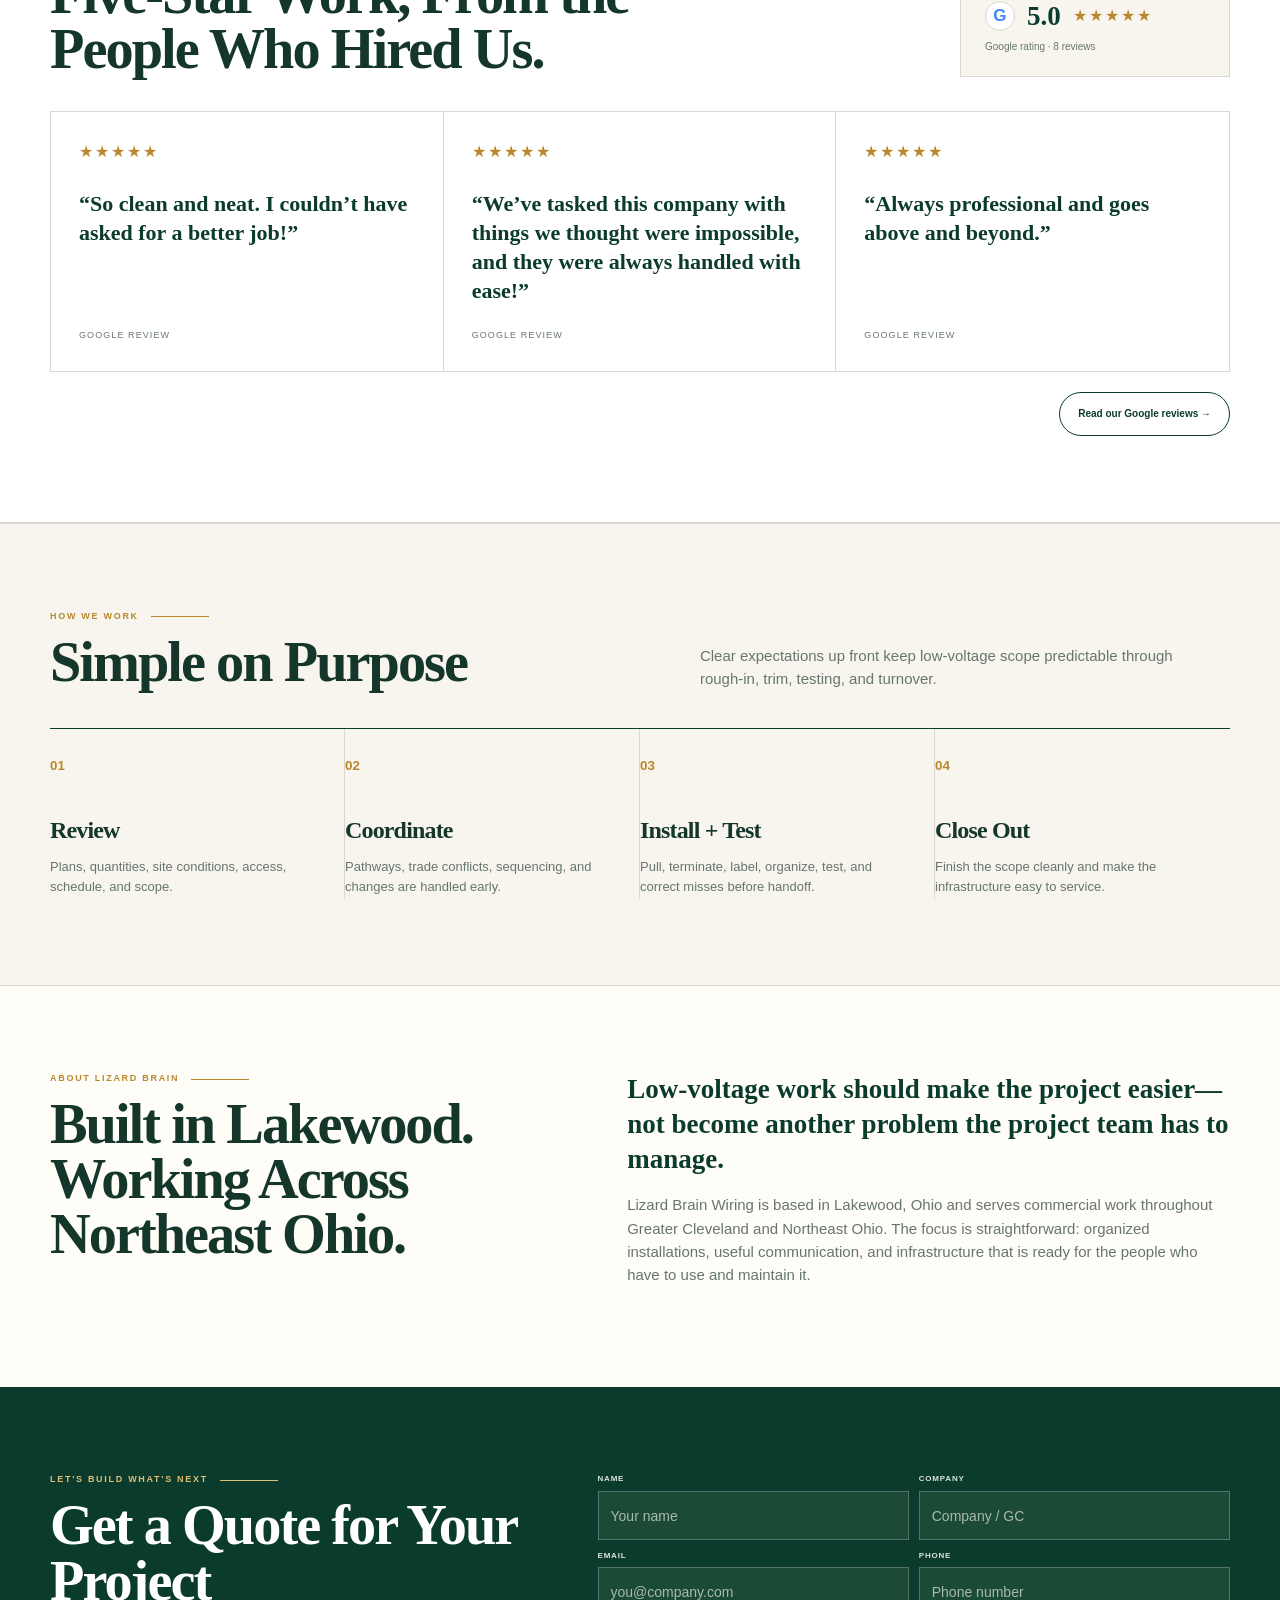
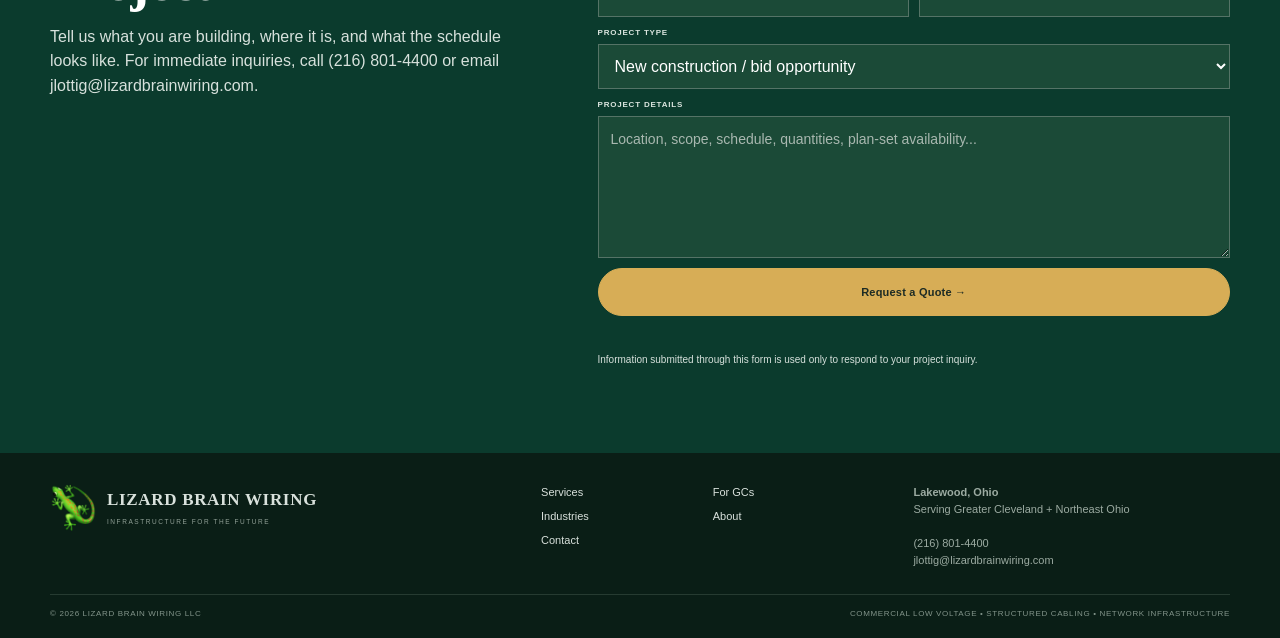
==== commit 5261e38d: "Refine desktop photo sizing and remove tray spacing" ====
--- a/index.html
+++ b/index.html
@@ -114,4 +114,21 @@
   }
 }
 </style>
+<style id="desktop-photo-corrections-0923">
+@media (min-width:901px){
+  .hero .hero-grid{
+    grid-template-columns:minmax(0,.95fr) minmax(500px,1.05fr)!important;
+    column-gap:44px!important;
+  }
+  .hero-photo.lbw-photo-host{
+    width:100%!important;
+    margin:28px 0!important;
+    justify-self:stretch!important;
+  }
+  .hero-photo.lbw-photo-host .lbw-one{
+    width:100%!important;
+    height:auto!important;
+  }
+}
+</style>
 </head><body><header class="site-header"><div class="wrap nav site-nav-row"><a class="brand" href="/"><span class="logo-mark" aria-hidden="true"></span><span><b>LIZARD BRAIN WIRING</b><small>INFRASTRUCTURE FOR THE FUTURE</small></span></a><nav class="desktop-nav" aria-label="Primary"><div class="desktop-services"><button class="services-trigger" type="button" aria-expanded="false">Services <span aria-hidden="true">⌄</span></button><div class="services-dropdown"><a href="/#services">All Services</a><a href="/structured-cabling-cleveland/">Structured Cabling</a><a href="/data-network-cabling-cleveland/">Data + Network Cabling</a><a href="/fiber-optic-cabling-cleveland/">Fiber Optic Cabling</a><a href="/commercial-low-voltage-cleveland/">Commercial Low Voltage</a><a href="/low-voltage-new-construction/">New Construction Low Voltage</a><a href="/cabling-testing-troubleshooting/">Testing + Troubleshooting</a><a href="/pathway-cable-management-cleveland/">Pathway + Cable Management</a></div></div><a href="/#gc">For GCs</a><a href="/#industries">Industries</a><a href="/#about">About</a><a href="/#contact">Contact</a><a class="pill" href="/#contact">Request a Quote →</a></nav><button class="mobile-menu-toggle" type="button" aria-label="Open site menu" aria-expanded="false" aria-controls="mobileSiteMenu"><span></span><span></span><span></span></button></div><div class="mobile-drawer" id="mobileSiteMenu" hidden><div class="wrap mobile-menu-inner"><a href="/">Home</a><a href="/#services">All Services</a><div class="mobile-services-label">Service Pages</div><a class="mobile-sub" href="/structured-cabling-cleveland/">Structured Cabling</a><a class="mobile-sub" href="/data-network-cabling-cleveland/">Data + Network Cabling</a><a class="mobile-sub" href="/fiber-optic-cabling-cleveland/">Fiber Optic Cabling</a><a class="mobile-sub" href="/commercial-low-voltage-cleveland/">Commercial Low Voltage</a><a class="mobile-sub" href="/low-voltage-new-construction/">New Construction Low Voltage</a><a class="mobile-sub" href="/cabling-testing-troubleshooting/">Testing + Troubleshooting</a><a class="mobile-sub" href="/pathway-cable-management-cleveland/">Pathway + Cable Management</a><a href="/#gc">For GCs</a><a href="/#industries">Industries</a><a href="/#about">About</a><a href="/#contact">Contact</a><a class="mobile-quote" href="/#contact">Request a Quote →</a></div></div></header><main id="top"><section class="hero"><div class="wrap hero-grid"><div class="hero-copy"><div class="eyebrow">Greater Cleveland + Northeast Ohio</div><h1>INFRASTRUCTURE FOR THE FUTURE.</h1><p>Structured cabling and commercial low-voltage infrastructure, installed with precision and built for long-term performance.</p><div class="actions"><a class="btn primary" href="#contact">Request a Quote →</a><a class="btn" href="#services">See Capabilities</a></div><div class="benefits"><div class="benefit"><strong>01</strong>Commercial<br>Focused</div><div class="benefit"><strong>02</strong>GC + Builder<br>Ready</div><div class="benefit"><strong>03</strong>Structured<br>Cabling</div><div class="benefit"><strong>04</strong>Clean<br>Closeout</div></div></div><div class="hero-photo"><img src="https://images.unsplash.com/photo-1785682117611-586d39bfd5f2?auto=format&fit=crop&fm=jpg&q=88&w=1600" srcset="https://images.unsplash.com/photo-1785682117611-586d39bfd5f2?auto=format&fit=crop&fm=jpg&q=88&w=800 800w, https://images.unsplash.com/photo-1785682117611-586d39bfd5f2?auto=format&fit=crop&fm=jpg&q=88&w=1200 1200w, https://images.unsplash.com/photo-1785682117611-586d39bfd5f2?auto=format&fit=crop&fm=jpg&q=88&w=1600 1600w" sizes="(max-width: 900px) 100vw, 42vw" width="800" height="1040" fetchpriority="high" decoding="async" alt="Commercial cable tray and building infrastructure"><div class="hero-tag">Commercial Low Voltage<br>Structured Cabling<br>Network Infrastructure</div></div></div></section><section class="services" id="services"><div class="wrap"><div class="section-head"><div><div class="kicker">Our Services</div><h2>Complete Low-Voltage Solutions</h2></div><p>From new construction to existing facilities, Lizard Brain Wiring handles the physical infrastructure that keeps commercial spaces connected, organized, and serviceable.</p></div><div class="service-grid"><article class="service"><span class="num">01</span><h3><a href="/structured-cabling-cleveland/">Structured Data Cabling</a></h3><p>Commercial structured cabling from pathway to termination, organized for clean handoff and future service.</p><strong>CAT5e • CAT6 • CAT6A • Fiber</strong><div class="service-links"><a class="service-more" href="/structured-cabling-cleveland/">Explore Structured Cabling →</a><a class="service-more" href="/fiber-optic-cabling-cleveland/">Explore Fiber Cabling →</a></div></article><article class="service"><span class="num">02</span><h3><a href="/data-network-cabling-cleveland/">Network Infrastructure</a></h3><p>Closets, racks, pathways, and patching that give IT teams a clean physical layer to work from.</p><strong>Racks • IDF/MDF • patching • cable management</strong><a class="service-more" href="/data-network-cabling-cleveland/">Explore Data + Network Cabling →</a></article><article class="service"><span class="num">03</span><h3><a href="/low-voltage-new-construction/">New Construction + Fit-Outs</a></h3><p>Low-voltage scope coordinated around access, other trades, rough-in, trim, and the actual project schedule.</p><strong>Build-outs • renovations • rough-in • trim</strong><a class="service-more" href="/low-voltage-new-construction/">Explore New Construction →</a></article><article class="service"><span class="num">04</span><h3><a href="/cabling-testing-troubleshooting/">Testing + Troubleshooting</a></h3><p>Trace, identify, test, repair, and document cabling so problems get resolved instead of passed downstream.</p><strong>Testing • tracing • repair • remediation</strong><a class="service-more" href="/cabling-testing-troubleshooting/">Explore Testing + Troubleshooting →</a></article><article class="service"><span class="num">05</span><h3><a href="/pathway-cable-management-cleveland/">Pathway + Cable Management</a></h3><p>Organized routes that keep cable supported, accessible, and coordinated with the rest of the build.</p><strong>J-hooks • tray • pathway coordination</strong><a class="service-more" href="/pathway-cable-management-cleveland/">Explore Pathway + Cable Management →</a></article><article class="service"><span class="num">06</span><h3>Service + Changes</h3><p>Support for existing environments that need new drops, relocated service, cleanup, or infrastructure changes.</p><strong>Moves • adds • changes • upgrades</strong></article></div></div></section><section class="gc" id="gc"><div class="wrap gc-grid"><div><div class="kicker">Built for Builders</div><h2>A Low-Voltage Subcontractor That Helps the Schedule</h2><p>We work with general contractors, property teams, and businesses that need low-voltage scope coordinated around real schedules, site conditions, access, and handoffs.</p><div class="actions"><a class="btn gold" href="#contact">Send a Bid Opportunity →</a></div></div><div class="gc-panel"><div class="gc-item"><b>01</b><div><strong>Clear Scope</strong><span>Everyone knows what is included, what changed, and what remains.</span></div></div><div class="gc-item"><b>02</b><div><strong>Trade Coordination</strong><span>Pathways and sequencing are coordinated around the actual build.</span></div></div><div class="gc-item"><b>03</b><div><strong>Professional Installation</strong><span>Supported cable, organized terminations, labeling, and a clean finish.</span></div></div><div class="gc-item"><b>04</b><div><strong>Clean Closeout</strong><span>Testing and final details handled before the scope becomes someone else's problem.</span></div></div></div></div></section><section class="industries" id="industries"><div class="wrap"><div class="section-head"><div><div class="kicker">Where We Work</div><h2>Commercial Spaces That Need Reliable Infrastructure</h2></div><p>Every project has different access, sequencing, and infrastructure requirements. The common thread is low-voltage work that supports the project instead of slowing it down.</p></div><div class="industry-grid"><div class="industry"><small>01</small><h3>Offices + Tenant Spaces</h3><p>New offices, relocations, expansions, and tenant improvements.</p></div><div class="industry"><small>02</small><h3>Construction Projects</h3><p>Ground-up and renovation work coordinated with general contractors and other trades.</p></div><div class="industry"><small>03</small><h3>Retail + Service</h3><p>Network drops, moves, upgrades, and infrastructure changes for operating businesses.</p></div><div class="industry"><small>04</small><h3>Existing Facilities</h3><p>Troubleshooting, cleanup, expansion, and remediation of installed cabling.</p></div></div></div></section><section class="process"><div class="wrap"><div class="section-head"><div><div class="kicker">How We Work</div><h2>Simple on Purpose</h2></div><p>Clear expectations up front keep low-voltage scope predictable through rough-in, trim, testing, and turnover.</p></div><div class="steps"><div class="step"><small>01</small><h3>Review</h3><p>Plans, quantities, site conditions, access, schedule, and scope.</p></div><div class="step"><small>02</small><h3>Coordinate</h3><p>Pathways, trade conflicts, sequencing, and changes are handled early.</p></div><div class="step"><small>03</small><h3>Install + Test</h3><p>Pull, terminate, label, organize, test, and correct misses before handoff.</p></div><div class="step"><small>04</small><h3>Close Out</h3><p>Finish the scope cleanly and make the infrastructure easy to service.</p></div></div></div></section><section id="about"><div class="wrap about-grid"><div><div class="kicker">About Lizard Brain</div><h2>Built in Lakewood. Working Across Northeast Ohio.</h2></div><div><p class="statement">Low-voltage work should make the project easier—not become another problem the project team has to manage.</p><p>Lizard Brain Wiring is based in Lakewood, Ohio and serves commercial work throughout Greater Cleveland and Northeast Ohio. The focus is straightforward: organized installations, useful communication, and infrastructure that is ready for the people who have to use and maintain it.</p></div></div></section><section class="quote" id="contact"><div class="wrap quote-grid"><div><div class="kicker">Let's Build What's Next</div><h2>Get a Quote for Your Project</h2><p>Tell us what you are building, where it is, and what the schedule looks like. For immediate inquiries, call <a href="tel:+12168014400">(216) 801-4400</a> or email <a href="mailto:jlottig@lizardbrainwiring.com">jlottig@lizardbrainwiring.com</a>.</p></div><form id="quoteForm"><label>Name<input required name="name" autocomplete="name" maxlength="100" placeholder="Your name"></label><label>Company<input name="company" autocomplete="organization" maxlength="120" placeholder="Company / GC"></label><label>Email<input required name="email" type="email" autocomplete="email" maxlength="200" placeholder="you@company.com"></label><label>Phone<input name="phone" type="tel" autocomplete="tel" maxlength="50" placeholder="Phone number"></label><label class="full">Project Type<select name="projectType"><option>New construction / bid opportunity</option><option>Structured cabling</option><option>Commercial renovation / fit-out</option><option>Service / troubleshooting</option><option>Other</option></select></label><label class="full">Project Details<textarea name="details" rows="5" maxlength="5000" placeholder="Location, scope, schedule, quantities, plan-set availability..."></textarea></label><label class="hp" aria-hidden="true">Website<input name="website" tabindex="-1" autocomplete="off"></label><button class="btn gold full" id="quoteSubmit" type="submit">Request a Quote →</button><p class="status" id="status" role="status" aria-live="polite"></p><p class="form-note">Information submitted through this form is used only to respond to your project inquiry.</p></form></div></section></main><footer><div class="wrap"><div class="footer-grid"><div class="footer-brand"><span class="logo-mark" aria-hidden="true"></span><div><b>LIZARD BRAIN WIRING</b><small>INFRASTRUCTURE FOR THE FUTURE</small></div></div><div class="footer-links"><a href="#services">Services</a><a href="#gc">For GCs</a><a href="#industries">Industries</a><a href="#about">About</a><a href="#contact">Contact</a></div><div class="footer-meta"><b>Lakewood, Ohio</b><br>Serving Greater Cleveland + Northeast Ohio<br><br><a href="tel:+12168014400">(216) 801-4400</a><br><a href="mailto:jlottig@lizardbrainwiring.com">jlottig@lizardbrainwiring.com</a></div></div><div class="legal"><span>© 2026 Lizard Brain Wiring LLC</span><span>Commercial low voltage • structured cabling • network infrastructure</span></div></div></footer><script>document.getElementById('quoteForm').addEventListener('submit',async e=>{e.preventDefault();const f=e.currentTarget,s=document.getElementById('status'),b=document.getElementById('quoteSubmit');if(!f.reportValidity())return;b.disabled=true;b.textContent='Sending…';s.textContent='';const data=Object.fromEntries(new FormData(f).entries());try{const r=await fetch('/api/quote',{method:'POST',headers:{'Content-Type':'application/json'},body:JSON.stringify(data)});const j=await r.json().catch(()=>({}));if(!r.ok)throw new Error(j.error||'Unable to send your request.');f.reset();s.textContent='Thanks — your project request has been sent. We’ll be in touch soon.'}catch(err){s.textContent=err.message||'Unable to send your request. Please call or email us directly.'}finally{b.disabled=false;b.textContent='Request a Quote →'}})</script><script id="nav-upgrade-js">(()=>{const wrap=document.querySelector('.desktop-services'),trigger=document.querySelector('.services-trigger'),toggle=document.querySelector('.mobile-menu-toggle'),drawer=document.getElementById('mobileSiteMenu');if(trigger&&wrap){trigger.addEventListener('click',e=>{e.stopPropagation();const open=wrap.classList.toggle('is-open');trigger.setAttribute('aria-expanded',String(open))});document.addEventListener('click',()=>{wrap.classList.remove('is-open');trigger.setAttribute('aria-expanded','false')});document.addEventListener('keydown',e=>{if(e.key==='Escape'){wrap.classList.remove('is-open');trigger.setAttribute('aria-expanded','false')}})}if(toggle&&drawer){toggle.addEventListener('click',()=>{const open=toggle.getAttribute('aria-expanded')!=='true';toggle.setAttribute('aria-expanded',String(open));toggle.setAttribute('aria-label',open?'Close site menu':'Open site menu');drawer.hidden=!open});drawer.querySelectorAll('a').forEach(a=>a.addEventListener('click',()=>{toggle.setAttribute('aria-expanded','false');toggle.setAttribute('aria-label','Open site menu');drawer.hidden=true}))}})();</script><script id="lbw-prod-js">(()=>{const PROD='https://lizardbrainwiring.com';document.querySelectorAll('a[href^="'+PROD+'/"]').forEach(a=>{try{const u=new URL(a.href);a.href=u.pathname+u.search+u.hash}catch{}});const path='/pathway-cable-management-cleveland/',newp='/service-changes-cleveland/';document.querySelectorAll('a[href="'+path+'"]').forEach(a=>{if(a.parentElement&&a.parentElement.querySelector('a[href="'+newp+'"]'))return;const n=a.cloneNode(false);n.href=newp;n.textContent='Service + Changes';a.after(n)});const cards=[...document.querySelectorAll('.service')];const card=cards.find(x=>x.querySelector('.num')?.textContent.trim()==='06');if(card){const h=card.querySelector('h3');if(h&&!h.querySelector('a')){const a=document.createElement('a');a.href=newp;a.textContent='Service + Changes';h.textContent='';h.appendChild(a)}if(!card.querySelector('.service-more')){const a=document.createElement('a');a.className='service-more';a.href=newp;a.textContent='Explore Service + Changes →';card.appendChild(a)}}const p=document.querySelector('.process');if(p&&!document.getElementById('reviews'))p.insertAdjacentHTML('beforebegin',"<section class=\"lbw-reviews\" id=\"reviews\"><div class=\"wrap\"><div class=\"lbw-reviews-head\"><div><div class=\"kicker\">What Customers Say</div><h2>Five-Star Work, From the People Who Hired Us.</h2></div><div class=\"lbw-rating\"><div class=\"lbw-rating-top\"><span class=\"lbw-g\">G</span><span class=\"lbw-score\">5.0</span><span class=\"lbw-stars\">★★★★★</span></div><small>Google rating · 8 reviews</small></div></div><div class=\"lbw-review-grid\"><article class=\"lbw-review\"><div class=\"lbw-stars\">★★★★★</div><blockquote>“So clean and neat. I couldn’t have asked for a better job!”</blockquote><footer>Google Review</footer></article><article class=\"lbw-review\"><div class=\"lbw-stars\">★★★★★</div><blockquote>“We’ve tasked this company with things we thought were impossible, and they were always handled with ease!”</blockquote><footer>Google Review</footer></article><article class=\"lbw-review\"><div class=\"lbw-stars\">★★★★★</div><blockquote>“Always professional and goes above and beyond.”</blockquote><footer>Google Review</footer></article></div><div class=\"lbw-reviews-actions\"><a class=\"lbw-reviews-link\" href=\"https://www.google.com/maps/search/?api=1&query=Lizard+Brain+Wiring+LLC\" target=\"_blank\" rel=\"noopener\">Read our Google reviews →</a></div></div></section>");const c={"s":".hero-photo","u":["https://cdukljrjgvjlwzkdbyfb.supabase.co/storage/v1/object/public/website-images/Compress_20250917_161919_9252.jpg"],"a":["Lizard Brain Wiring commercial cabling installation"]};if(c){const el=document.querySelector(c.s);if(el){el.classList.add('lbw-photo-host');el.replaceChildren();if(c.u.length===1){const i=document.createElement('img');i.className='lbw-one';i.src=c.u[0];i.alt=c.a[0]||'';el.appendChild(i)}else{const g=document.createElement('div');g.className='lbw-ba';c.u.forEach((u,x)=>{const f=document.createElement('figure'),i=document.createElement('img'),q=document.createElement('figcaption');i.src=u;i.alt=c.a[x]||'';q.textContent=x?'After':'Before';f.append(i,q);g.appendChild(f)});el.appendChild(g)}}}})();</script></body></html>
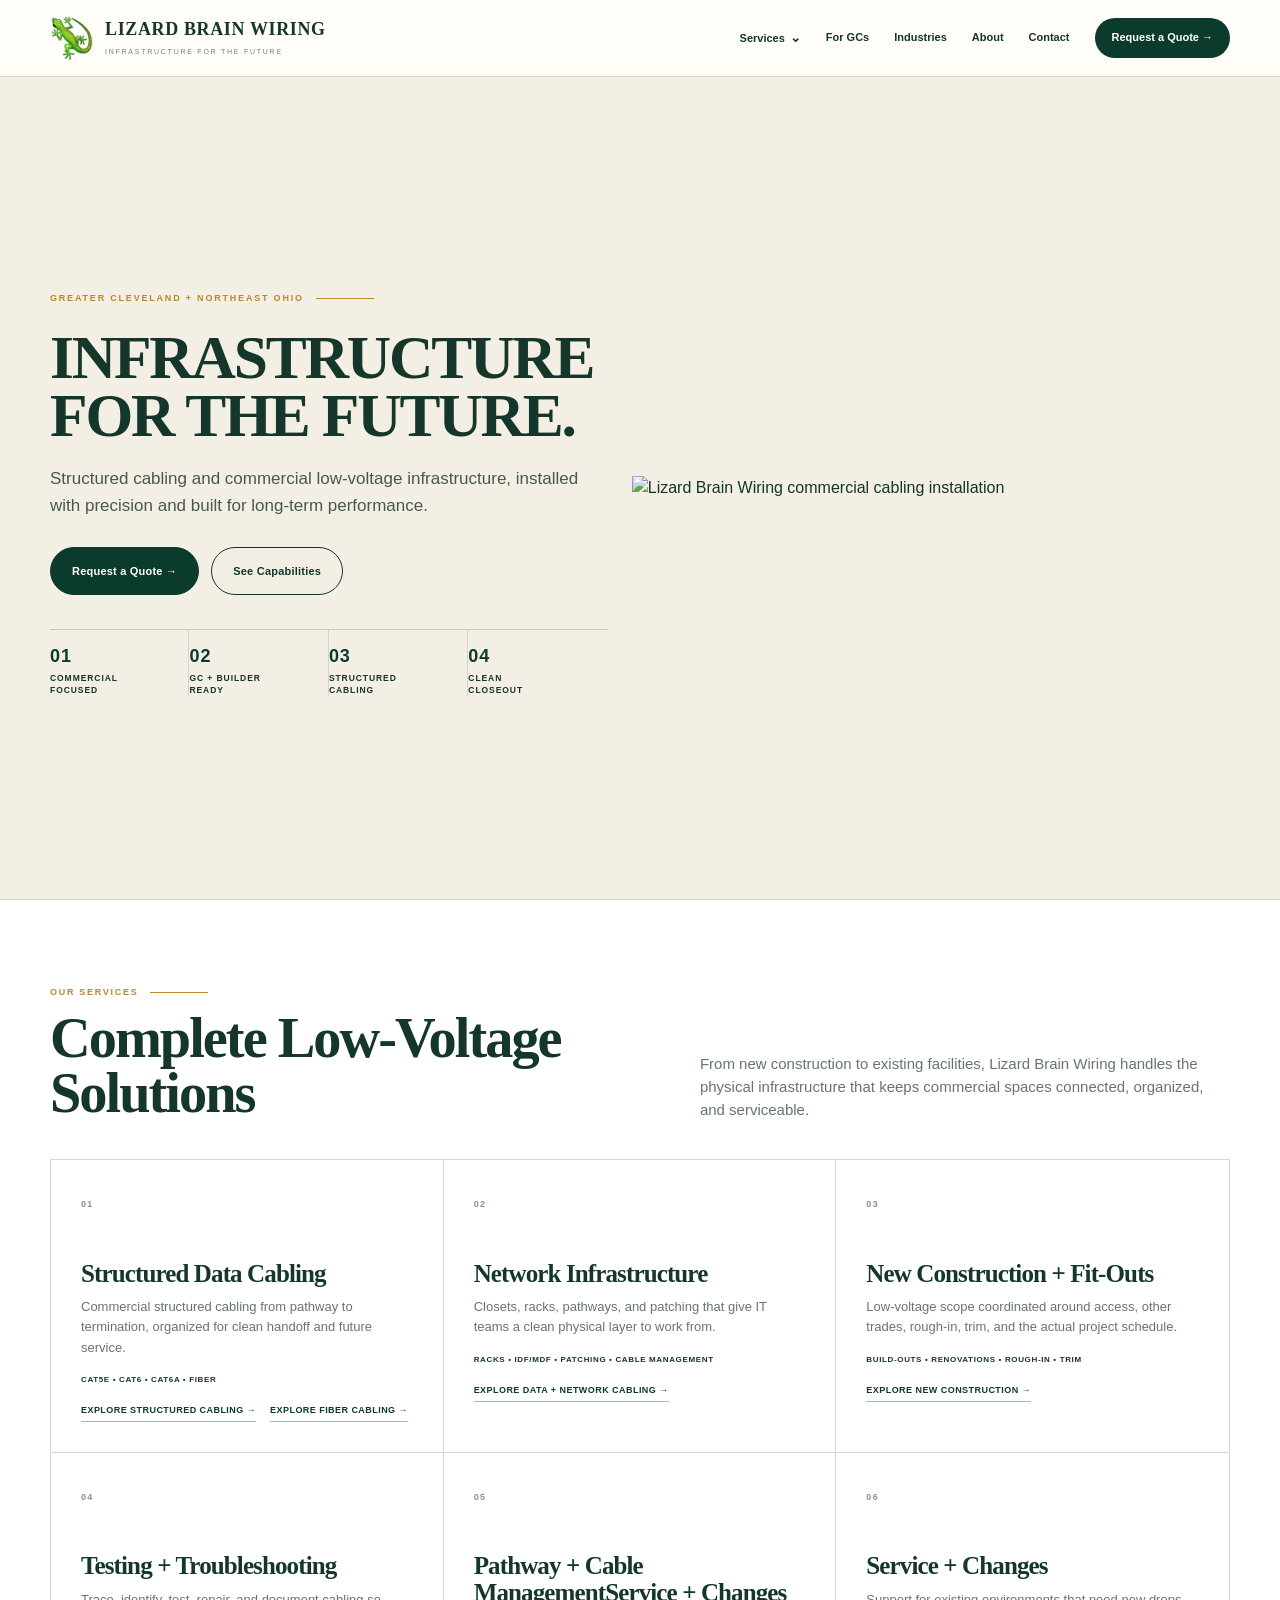
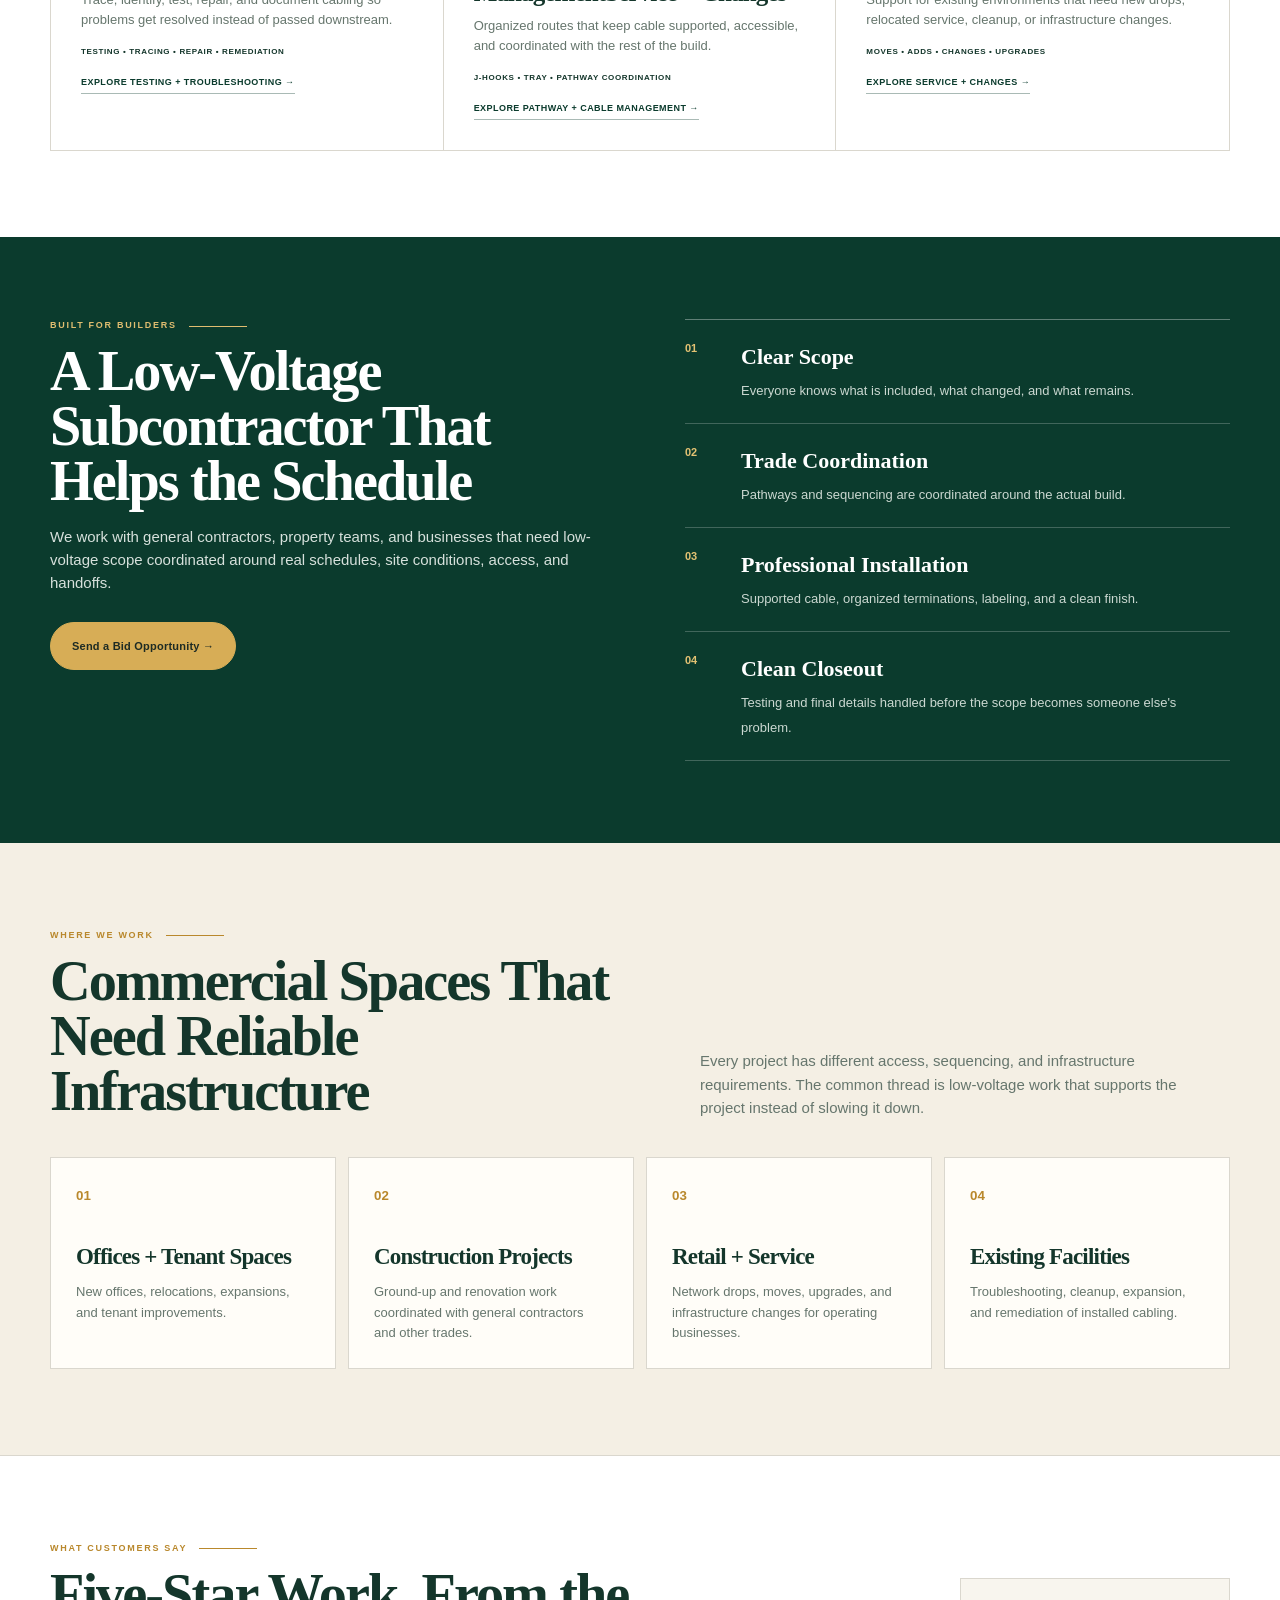
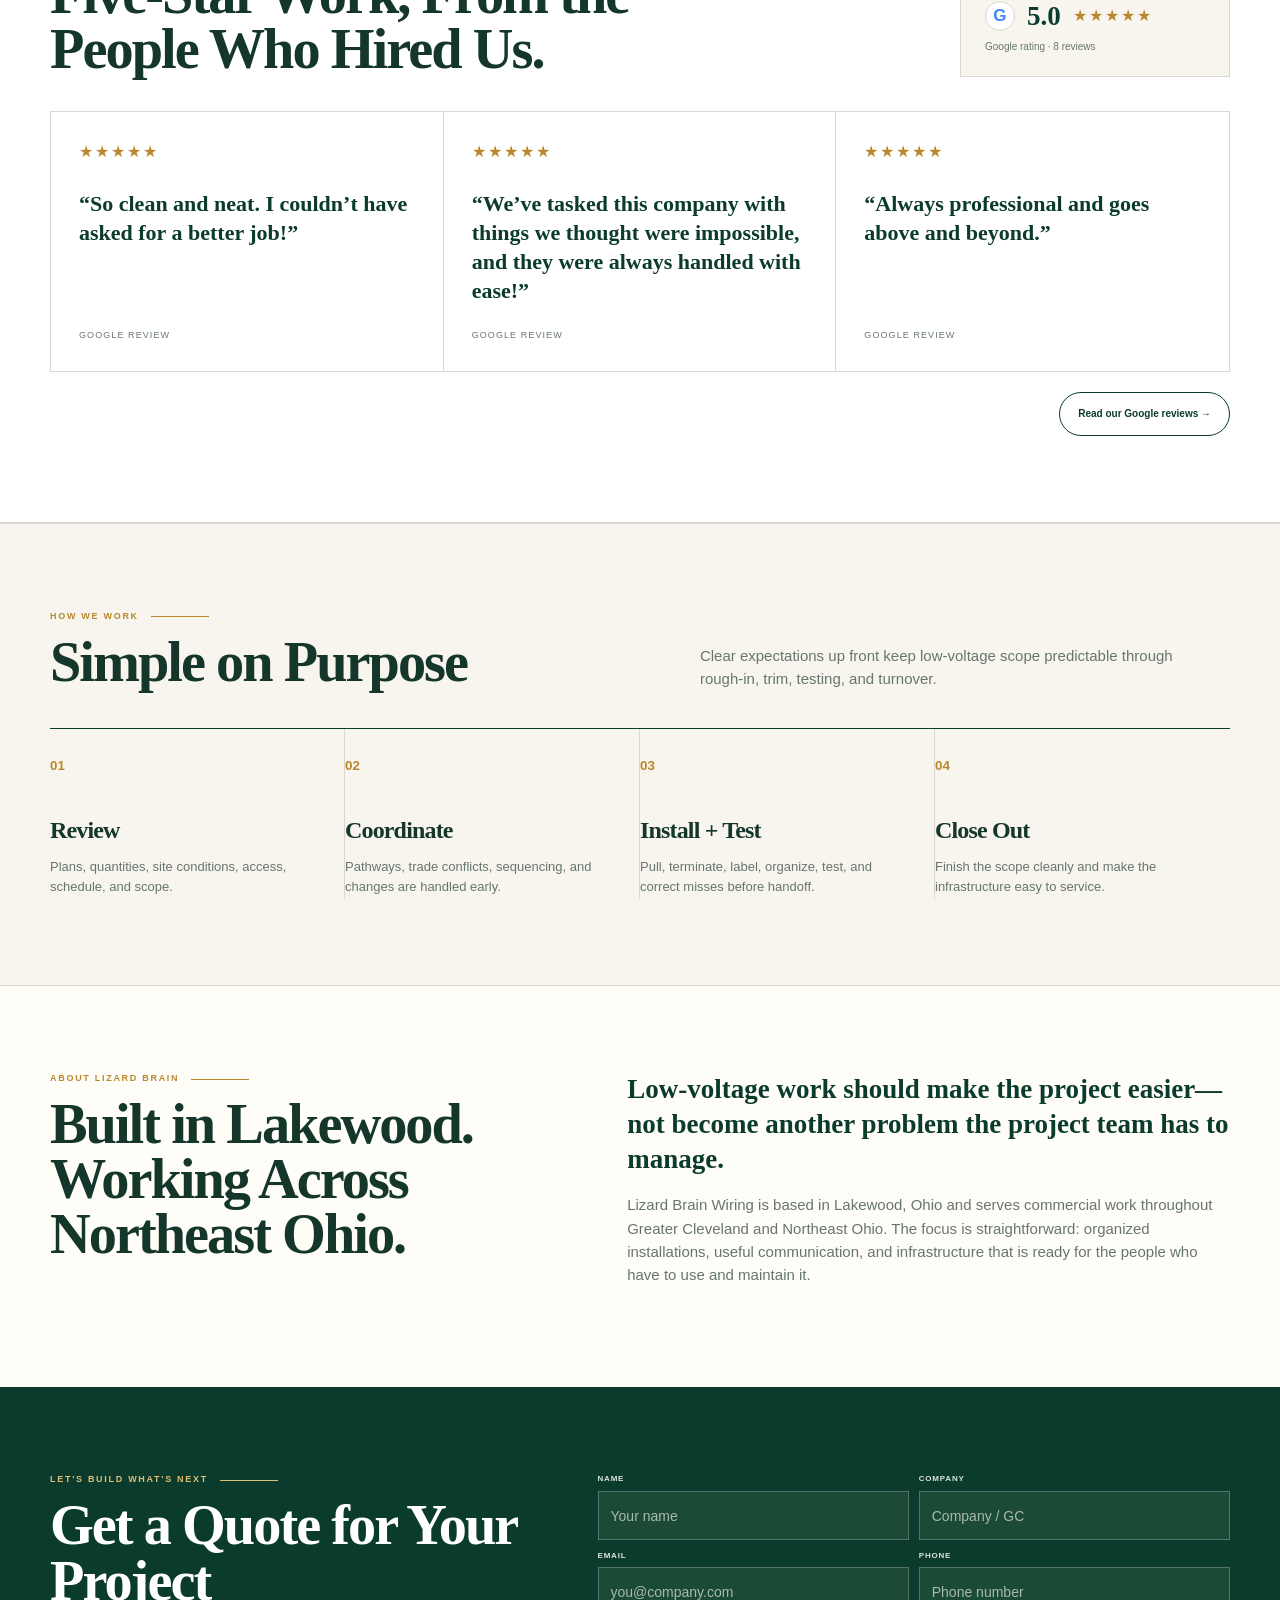
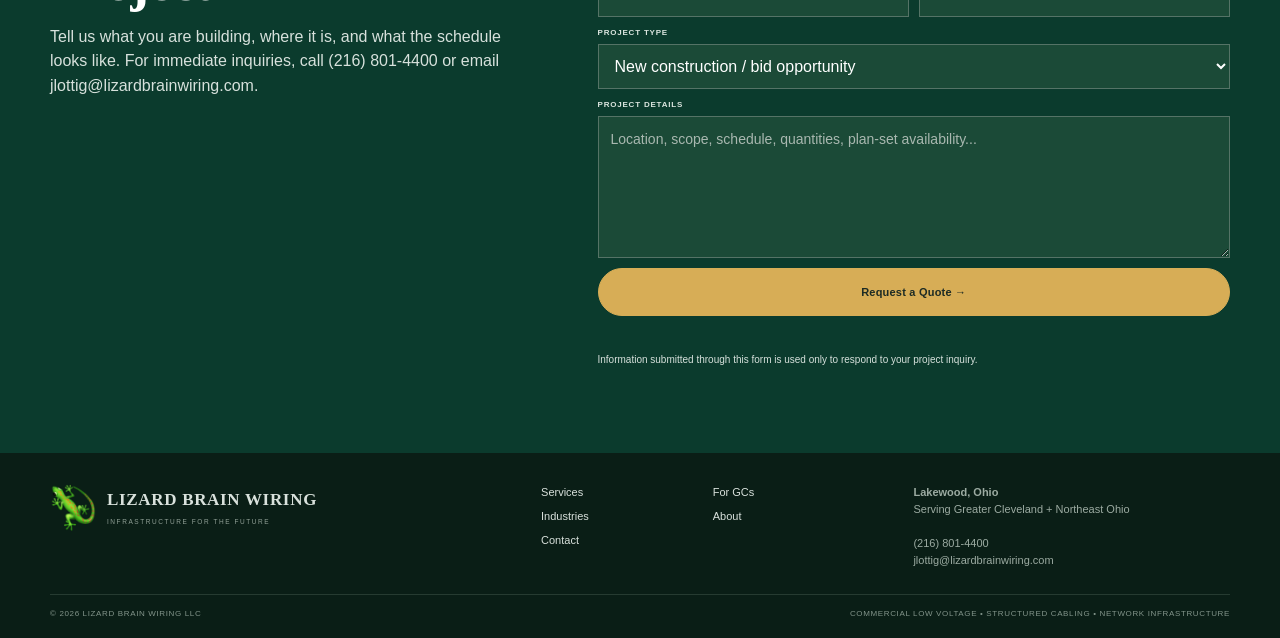
==== commit 8589485a: "Tune homepage and testing desktop photo layout" ====
--- a/index.html
+++ b/index.html
@@ -117,13 +117,24 @@
 <style id="desktop-photo-corrections-0923">
 @media (min-width:901px){
   .hero .hero-grid{
-    grid-template-columns:minmax(0,.95fr) minmax(500px,1.05fr)!important;
-    column-gap:44px!important;
+    grid-template-columns:minmax(0,.965fr) minmax(500px,1.035fr)!important;
+    column-gap:24px!important;
+  }
+  .hero .hero-copy{
+    min-width:0!important;
+    position:relative!important;
+    z-index:2!important;
+  }
+  .hero .hero-copy h1{
+    font-size:clamp(50px,4.8vw,66px)!important;
+    max-width:100%!important;
   }
   .hero-photo.lbw-photo-host{
     width:100%!important;
     margin:28px 0!important;
     justify-self:stretch!important;
+    position:relative!important;
+    z-index:1!important;
   }
   .hero-photo.lbw-photo-host .lbw-one{
     width:100%!important;
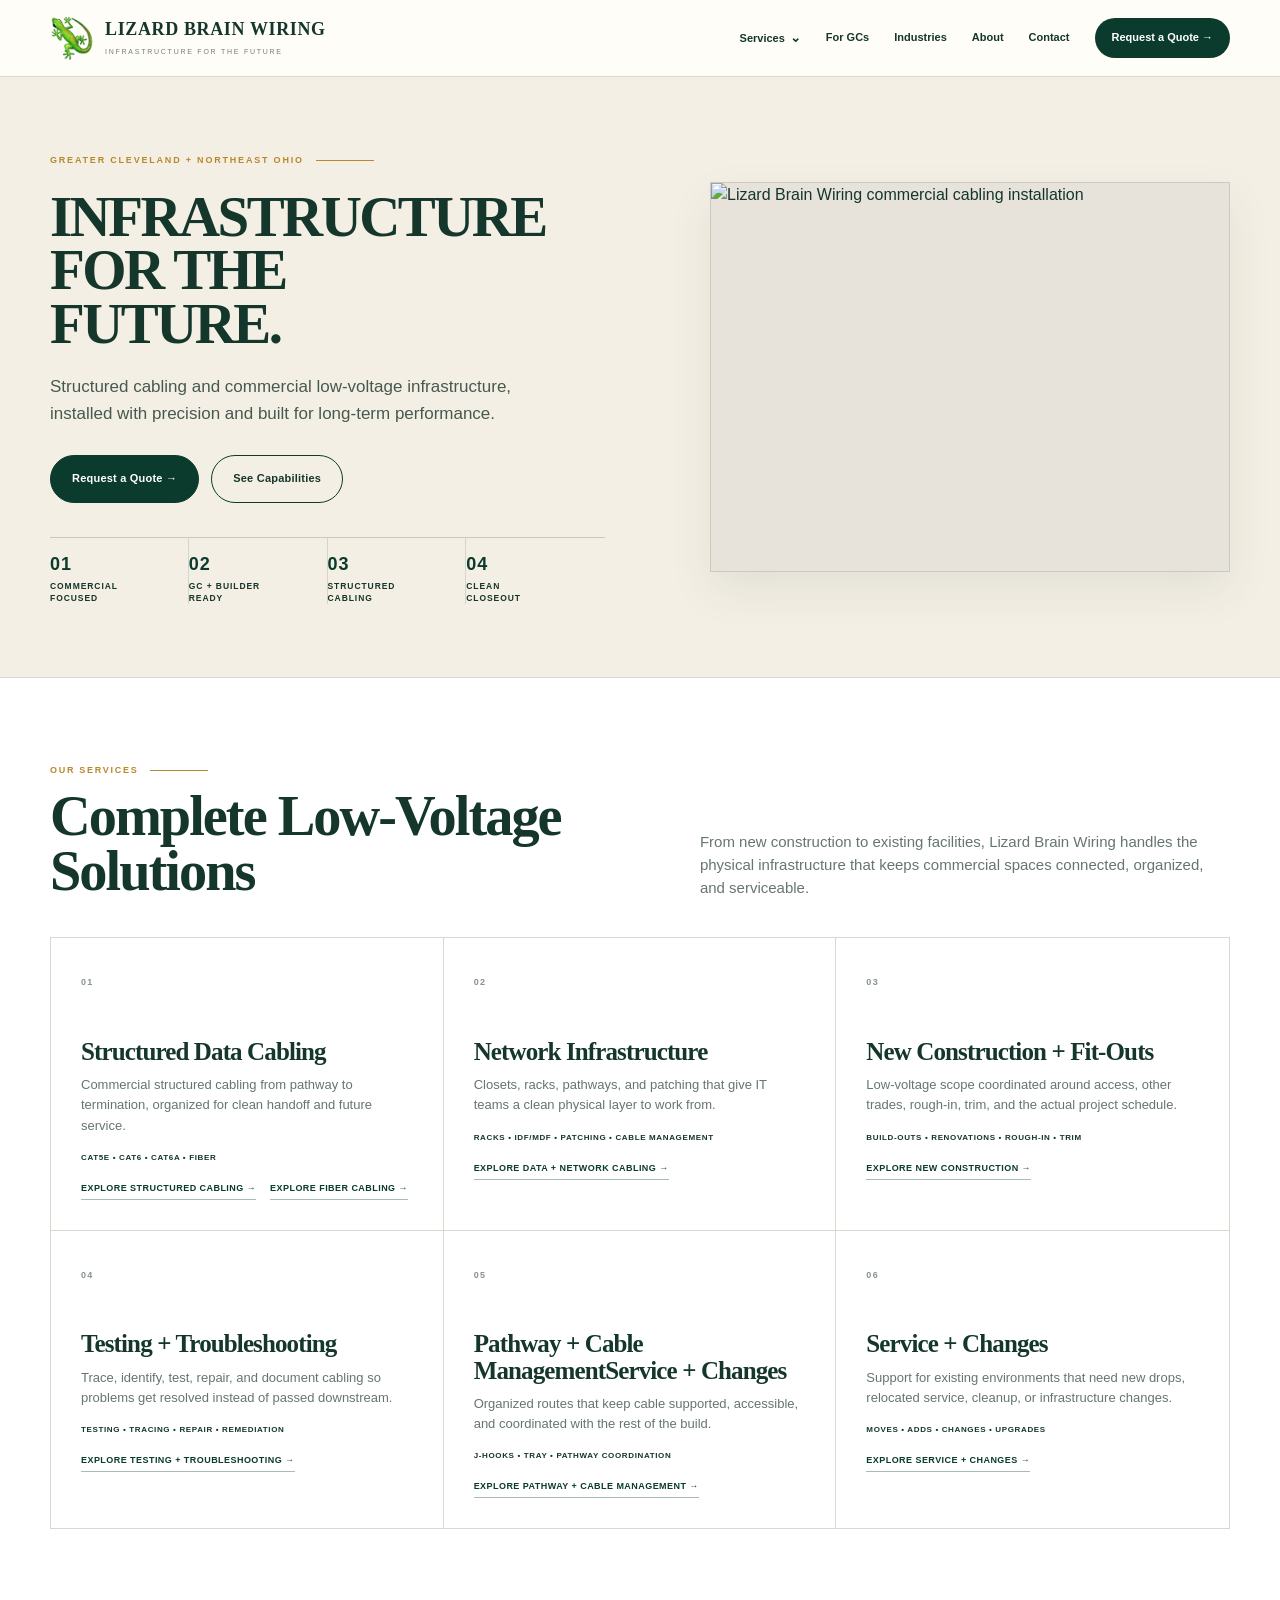
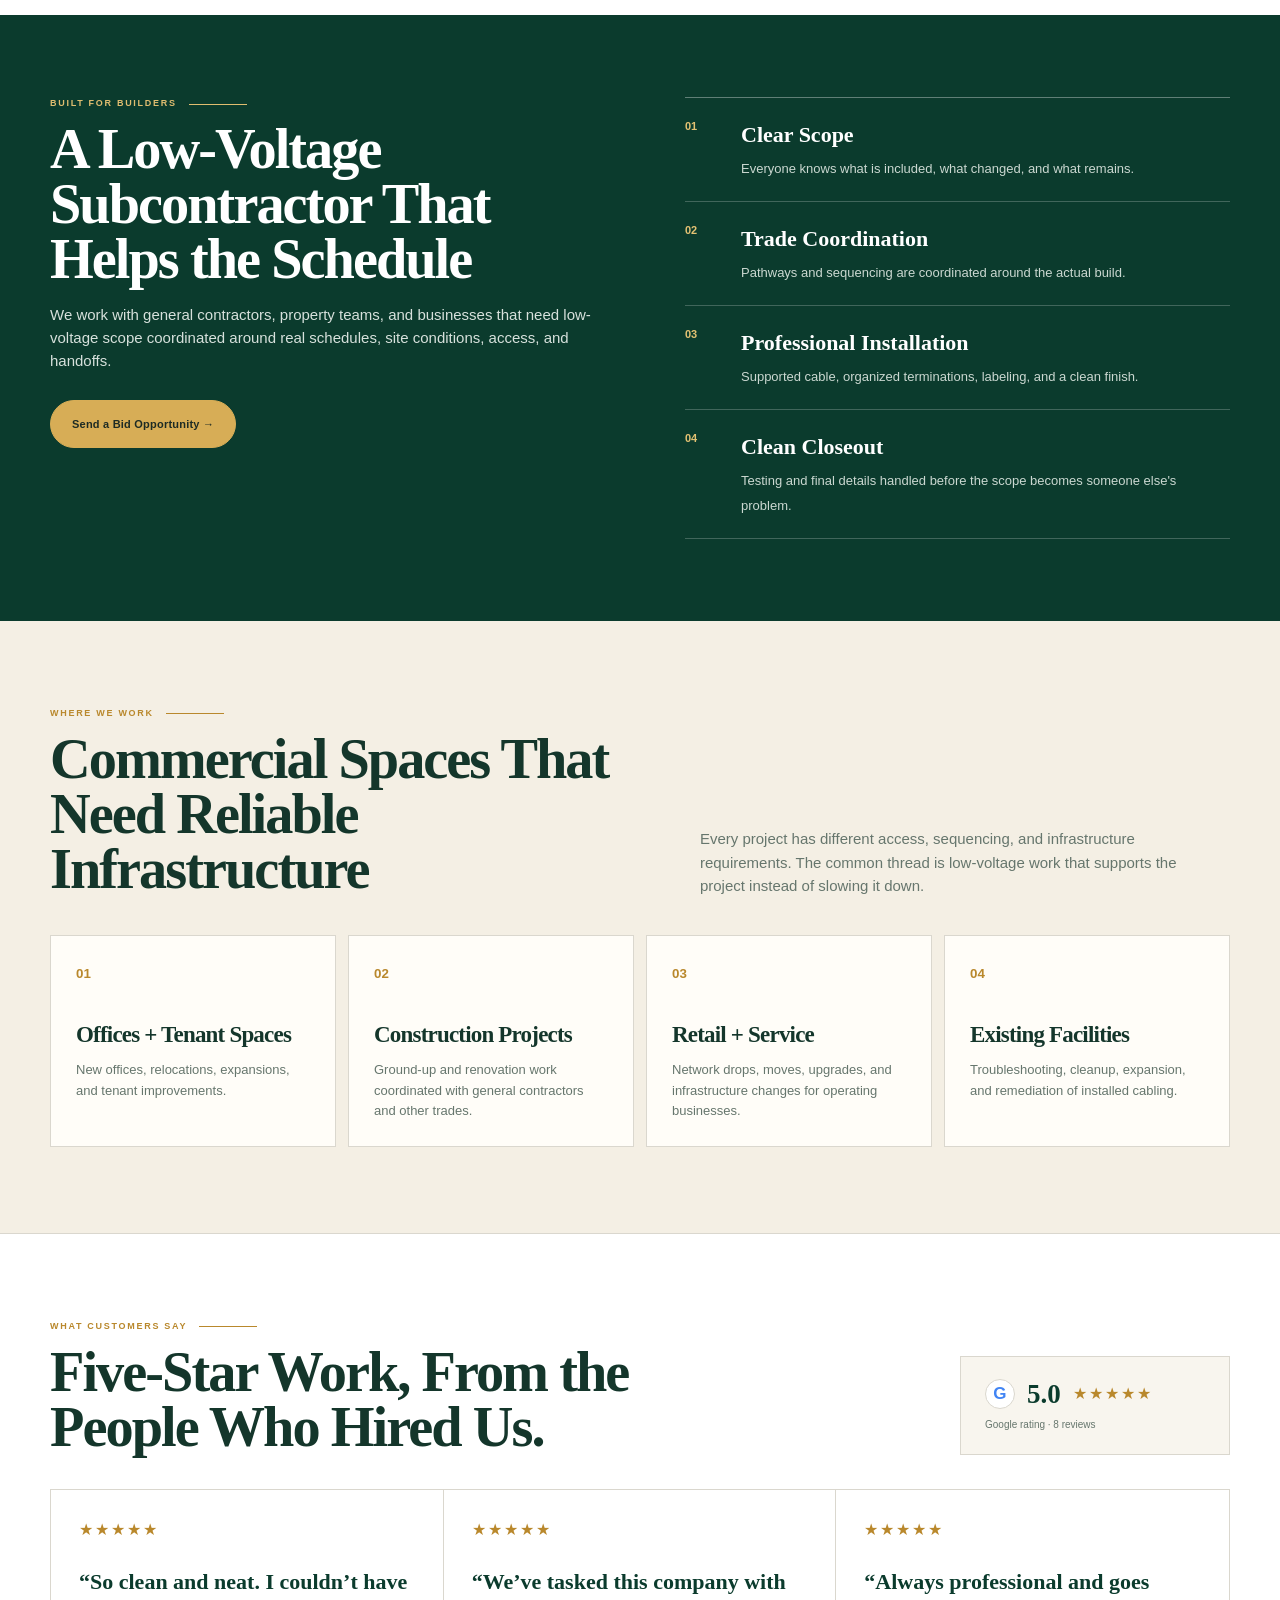
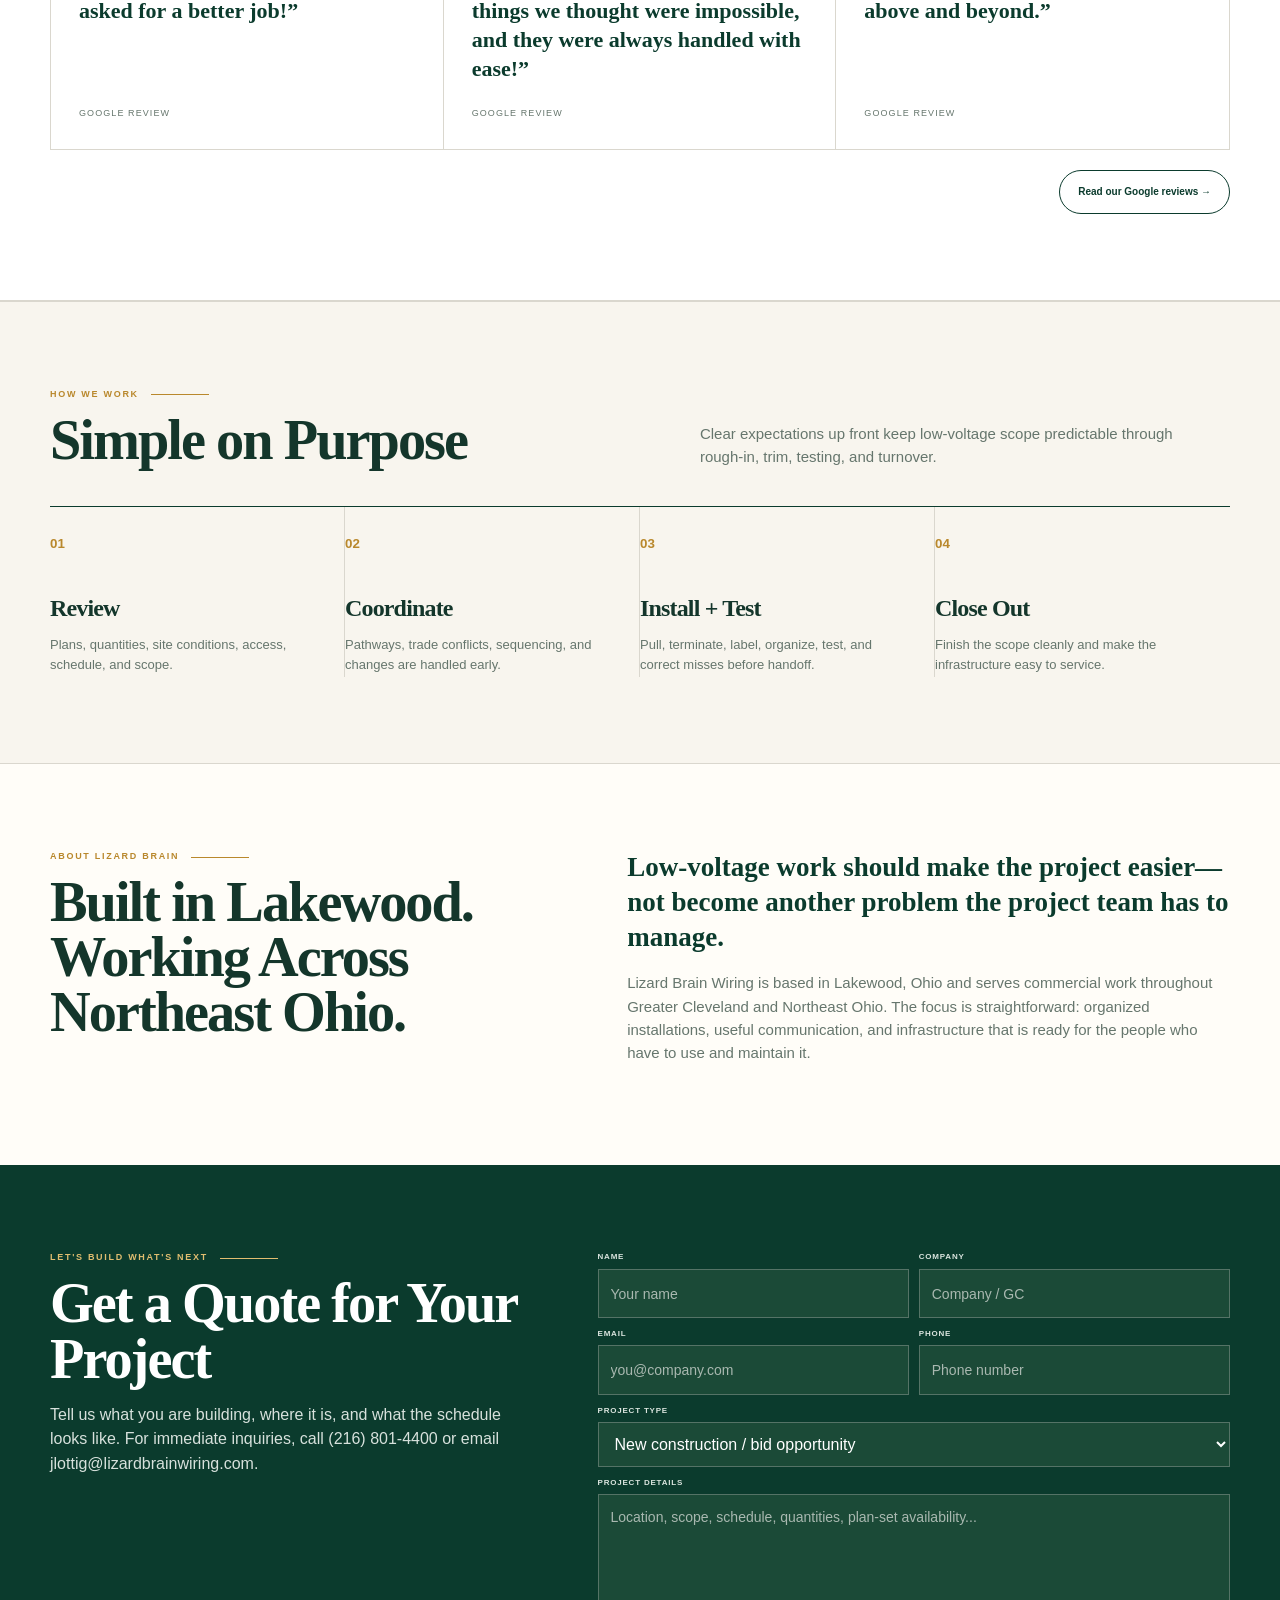
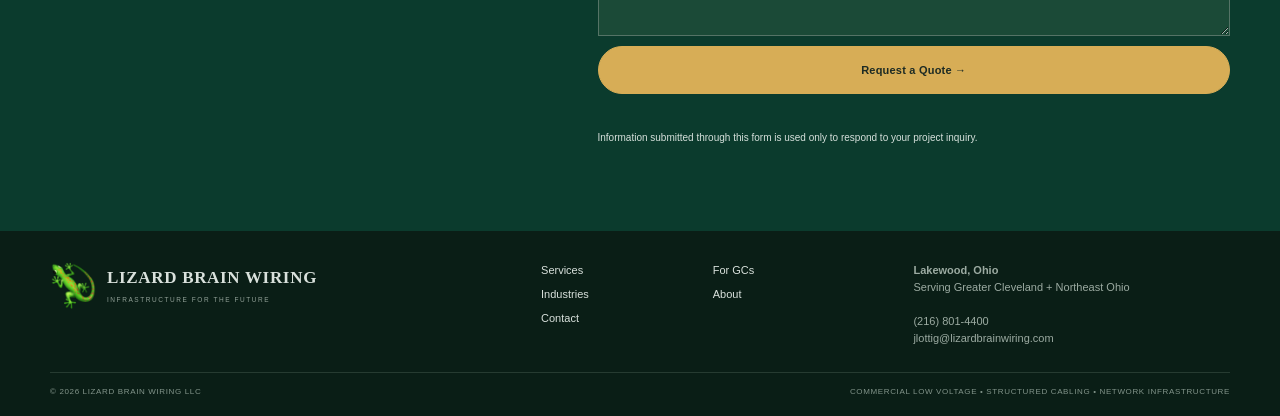
==== commit 77c3c59c: "Art-direct homepage hero for desktop" ====
--- a/index.html
+++ b/index.html
@@ -114,32 +114,104 @@
   }
 }
 </style>
-<style id="desktop-photo-corrections-0923">
+<style id="homepage-hero-final-0923">
+/* Homepage-only desktop art direction. Service-page photo rules do not control this hero. */
 @media (min-width:901px){
+  .hero{
+    padding:0!important;
+  }
+
   .hero .hero-grid{
-    grid-template-columns:minmax(0,.965fr) minmax(500px,1.035fr)!important;
-    column-gap:24px!important;
-  }
+    display:grid!important;
+    grid-template-columns:minmax(0,1.15fr) minmax(0,1fr)!important;
+    column-gap:56px!important;
+    min-height:600px!important;
+    align-items:center!important;
+  }
+
   .hero .hero-copy{
     min-width:0!important;
+    padding:62px 0 58px!important;
     position:relative!important;
     z-index:2!important;
   }
-  .hero .hero-copy h1{
-    font-size:clamp(50px,4.8vw,66px)!important;
-    max-width:100%!important;
-  }
-  .hero-photo.lbw-photo-host{
-    width:100%!important;
-    margin:28px 0!important;
-    justify-self:stretch!important;
+
+  .hero .eyebrow{
+    margin-bottom:0!important;
+  }
+
+  .hero .home-hero-title{
+    font-size:clamp(54px,4.45vw,64px)!important;
+    line-height:.94!important;
+    letter-spacing:-.045em!important;
+    max-width:none!important;
+    width:100%!important;
+    margin:22px 0 24px!important;
+  }
+
+  .hero .home-hero-title span{
+    display:block!important;
+    white-space:nowrap!important;
+  }
+
+  .hero .hero-copy p{
+    max-width:515px!important;
+    font-size:17px!important;
+    line-height:1.55!important;
+  }
+
+  .hero .actions{
+    margin:28px 0 34px!important;
+  }
+
+  .hero .benefits{
+    width:100%!important;
+    max-width:555px!important;
+  }
+
+  .hero .hero-photo.lbw-photo-host{
+    width:100%!important;
+    max-width:520px!important;
+    aspect-ratio:4/3!important;
+    height:auto!important;
+    min-height:0!important;
+    margin:0!important;
+    padding:0!important;
+    justify-self:end!important;
+    align-self:center!important;
     position:relative!important;
+    overflow:hidden!important;
+    border:1px solid rgba(20,54,43,.14)!important;
+    background:#e7e3da!important;
+    box-shadow:0 18px 42px rgba(11,59,45,.08)!important;
     z-index:1!important;
   }
-  .hero-photo.lbw-photo-host .lbw-one{
-    width:100%!important;
-    height:auto!important;
+
+  .hero .hero-photo.lbw-photo-host .lbw-one{
+    position:absolute!important;
+    inset:0!important;
+    display:block!important;
+    width:100%!important;
+    height:100%!important;
+    max-width:none!important;
+    margin:0!important;
+    object-fit:cover!important;
+    object-position:center center!important;
+    background:transparent!important;
+  }
+}
+
+@media (min-width:901px) and (max-width:1100px){
+  .hero .hero-grid{
+    grid-template-columns:minmax(0,1.12fr) minmax(360px,.88fr)!important;
+    column-gap:38px!important;
+  }
+  .hero .home-hero-title{
+    font-size:clamp(46px,5vw,55px)!important;
+  }
+  .hero .hero-photo.lbw-photo-host{
+    max-width:455px!important;
   }
 }
 </style>
-</head><body><header class="site-header"><div class="wrap nav site-nav-row"><a class="brand" href="/"><span class="logo-mark" aria-hidden="true"></span><span><b>LIZARD BRAIN WIRING</b><small>INFRASTRUCTURE FOR THE FUTURE</small></span></a><nav class="desktop-nav" aria-label="Primary"><div class="desktop-services"><button class="services-trigger" type="button" aria-expanded="false">Services <span aria-hidden="true">⌄</span></button><div class="services-dropdown"><a href="/#services">All Services</a><a href="/structured-cabling-cleveland/">Structured Cabling</a><a href="/data-network-cabling-cleveland/">Data + Network Cabling</a><a href="/fiber-optic-cabling-cleveland/">Fiber Optic Cabling</a><a href="/commercial-low-voltage-cleveland/">Commercial Low Voltage</a><a href="/low-voltage-new-construction/">New Construction Low Voltage</a><a href="/cabling-testing-troubleshooting/">Testing + Troubleshooting</a><a href="/pathway-cable-management-cleveland/">Pathway + Cable Management</a></div></div><a href="/#gc">For GCs</a><a href="/#industries">Industries</a><a href="/#about">About</a><a href="/#contact">Contact</a><a class="pill" href="/#contact">Request a Quote →</a></nav><button class="mobile-menu-toggle" type="button" aria-label="Open site menu" aria-expanded="false" aria-controls="mobileSiteMenu"><span></span><span></span><span></span></button></div><div class="mobile-drawer" id="mobileSiteMenu" hidden><div class="wrap mobile-menu-inner"><a href="/">Home</a><a href="/#services">All Services</a><div class="mobile-services-label">Service Pages</div><a class="mobile-sub" href="/structured-cabling-cleveland/">Structured Cabling</a><a class="mobile-sub" href="/data-network-cabling-cleveland/">Data + Network Cabling</a><a class="mobile-sub" href="/fiber-optic-cabling-cleveland/">Fiber Optic Cabling</a><a class="mobile-sub" href="/commercial-low-voltage-cleveland/">Commercial Low Voltage</a><a class="mobile-sub" href="/low-voltage-new-construction/">New Construction Low Voltage</a><a class="mobile-sub" href="/cabling-testing-troubleshooting/">Testing + Troubleshooting</a><a class="mobile-sub" href="/pathway-cable-management-cleveland/">Pathway + Cable Management</a><a href="/#gc">For GCs</a><a href="/#industries">Industries</a><a href="/#about">About</a><a href="/#contact">Contact</a><a class="mobile-quote" href="/#contact">Request a Quote →</a></div></div></header><main id="top"><section class="hero"><div class="wrap hero-grid"><div class="hero-copy"><div class="eyebrow">Greater Cleveland + Northeast Ohio</div><h1>INFRASTRUCTURE FOR THE FUTURE.</h1><p>Structured cabling and commercial low-voltage infrastructure, installed with precision and built for long-term performance.</p><div class="actions"><a class="btn primary" href="#contact">Request a Quote →</a><a class="btn" href="#services">See Capabilities</a></div><div class="benefits"><div class="benefit"><strong>01</strong>Commercial<br>Focused</div><div class="benefit"><strong>02</strong>GC + Builder<br>Ready</div><div class="benefit"><strong>03</strong>Structured<br>Cabling</div><div class="benefit"><strong>04</strong>Clean<br>Closeout</div></div></div><div class="hero-photo"><img src="https://images.unsplash.com/photo-1785682117611-586d39bfd5f2?auto=format&fit=crop&fm=jpg&q=88&w=1600" srcset="https://images.unsplash.com/photo-1785682117611-586d39bfd5f2?auto=format&fit=crop&fm=jpg&q=88&w=800 800w, https://images.unsplash.com/photo-1785682117611-586d39bfd5f2?auto=format&fit=crop&fm=jpg&q=88&w=1200 1200w, https://images.unsplash.com/photo-1785682117611-586d39bfd5f2?auto=format&fit=crop&fm=jpg&q=88&w=1600 1600w" sizes="(max-width: 900px) 100vw, 42vw" width="800" height="1040" fetchpriority="high" decoding="async" alt="Commercial cable tray and building infrastructure"><div class="hero-tag">Commercial Low Voltage<br>Structured Cabling<br>Network Infrastructure</div></div></div></section><section class="services" id="services"><div class="wrap"><div class="section-head"><div><div class="kicker">Our Services</div><h2>Complete Low-Voltage Solutions</h2></div><p>From new construction to existing facilities, Lizard Brain Wiring handles the physical infrastructure that keeps commercial spaces connected, organized, and serviceable.</p></div><div class="service-grid"><article class="service"><span class="num">01</span><h3><a href="/structured-cabling-cleveland/">Structured Data Cabling</a></h3><p>Commercial structured cabling from pathway to termination, organized for clean handoff and future service.</p><strong>CAT5e • CAT6 • CAT6A • Fiber</strong><div class="service-links"><a class="service-more" href="/structured-cabling-cleveland/">Explore Structured Cabling →</a><a class="service-more" href="/fiber-optic-cabling-cleveland/">Explore Fiber Cabling →</a></div></article><article class="service"><span class="num">02</span><h3><a href="/data-network-cabling-cleveland/">Network Infrastructure</a></h3><p>Closets, racks, pathways, and patching that give IT teams a clean physical layer to work from.</p><strong>Racks • IDF/MDF • patching • cable management</strong><a class="service-more" href="/data-network-cabling-cleveland/">Explore Data + Network Cabling →</a></article><article class="service"><span class="num">03</span><h3><a href="/low-voltage-new-construction/">New Construction + Fit-Outs</a></h3><p>Low-voltage scope coordinated around access, other trades, rough-in, trim, and the actual project schedule.</p><strong>Build-outs • renovations • rough-in • trim</strong><a class="service-more" href="/low-voltage-new-construction/">Explore New Construction →</a></article><article class="service"><span class="num">04</span><h3><a href="/cabling-testing-troubleshooting/">Testing + Troubleshooting</a></h3><p>Trace, identify, test, repair, and document cabling so problems get resolved instead of passed downstream.</p><strong>Testing • tracing • repair • remediation</strong><a class="service-more" href="/cabling-testing-troubleshooting/">Explore Testing + Troubleshooting →</a></article><article class="service"><span class="num">05</span><h3><a href="/pathway-cable-management-cleveland/">Pathway + Cable Management</a></h3><p>Organized routes that keep cable supported, accessible, and coordinated with the rest of the build.</p><strong>J-hooks • tray • pathway coordination</strong><a class="service-more" href="/pathway-cable-management-cleveland/">Explore Pathway + Cable Management →</a></article><article class="service"><span class="num">06</span><h3>Service + Changes</h3><p>Support for existing environments that need new drops, relocated service, cleanup, or infrastructure changes.</p><strong>Moves • adds • changes • upgrades</strong></article></div></div></section><section class="gc" id="gc"><div class="wrap gc-grid"><div><div class="kicker">Built for Builders</div><h2>A Low-Voltage Subcontractor That Helps the Schedule</h2><p>We work with general contractors, property teams, and businesses that need low-voltage scope coordinated around real schedules, site conditions, access, and handoffs.</p><div class="actions"><a class="btn gold" href="#contact">Send a Bid Opportunity →</a></div></div><div class="gc-panel"><div class="gc-item"><b>01</b><div><strong>Clear Scope</strong><span>Everyone knows what is included, what changed, and what remains.</span></div></div><div class="gc-item"><b>02</b><div><strong>Trade Coordination</strong><span>Pathways and sequencing are coordinated around the actual build.</span></div></div><div class="gc-item"><b>03</b><div><strong>Professional Installation</strong><span>Supported cable, organized terminations, labeling, and a clean finish.</span></div></div><div class="gc-item"><b>04</b><div><strong>Clean Closeout</strong><span>Testing and final details handled before the scope becomes someone else's problem.</span></div></div></div></div></section><section class="industries" id="industries"><div class="wrap"><div class="section-head"><div><div class="kicker">Where We Work</div><h2>Commercial Spaces That Need Reliable Infrastructure</h2></div><p>Every project has different access, sequencing, and infrastructure requirements. The common thread is low-voltage work that supports the project instead of slowing it down.</p></div><div class="industry-grid"><div class="industry"><small>01</small><h3>Offices + Tenant Spaces</h3><p>New offices, relocations, expansions, and tenant improvements.</p></div><div class="industry"><small>02</small><h3>Construction Projects</h3><p>Ground-up and renovation work coordinated with general contractors and other trades.</p></div><div class="industry"><small>03</small><h3>Retail + Service</h3><p>Network drops, moves, upgrades, and infrastructure changes for operating businesses.</p></div><div class="industry"><small>04</small><h3>Existing Facilities</h3><p>Troubleshooting, cleanup, expansion, and remediation of installed cabling.</p></div></div></div></section><section class="process"><div class="wrap"><div class="section-head"><div><div class="kicker">How We Work</div><h2>Simple on Purpose</h2></div><p>Clear expectations up front keep low-voltage scope predictable through rough-in, trim, testing, and turnover.</p></div><div class="steps"><div class="step"><small>01</small><h3>Review</h3><p>Plans, quantities, site conditions, access, schedule, and scope.</p></div><div class="step"><small>02</small><h3>Coordinate</h3><p>Pathways, trade conflicts, sequencing, and changes are handled early.</p></div><div class="step"><small>03</small><h3>Install + Test</h3><p>Pull, terminate, label, organize, test, and correct misses before handoff.</p></div><div class="step"><small>04</small><h3>Close Out</h3><p>Finish the scope cleanly and make the infrastructure easy to service.</p></div></div></div></section><section id="about"><div class="wrap about-grid"><div><div class="kicker">About Lizard Brain</div><h2>Built in Lakewood. Working Across Northeast Ohio.</h2></div><div><p class="statement">Low-voltage work should make the project easier—not become another problem the project team has to manage.</p><p>Lizard Brain Wiring is based in Lakewood, Ohio and serves commercial work throughout Greater Cleveland and Northeast Ohio. The focus is straightforward: organized installations, useful communication, and infrastructure that is ready for the people who have to use and maintain it.</p></div></div></section><section class="quote" id="contact"><div class="wrap quote-grid"><div><div class="kicker">Let's Build What's Next</div><h2>Get a Quote for Your Project</h2><p>Tell us what you are building, where it is, and what the schedule looks like. For immediate inquiries, call <a href="tel:+12168014400">(216) 801-4400</a> or email <a href="mailto:jlottig@lizardbrainwiring.com">jlottig@lizardbrainwiring.com</a>.</p></div><form id="quoteForm"><label>Name<input required name="name" autocomplete="name" maxlength="100" placeholder="Your name"></label><label>Company<input name="company" autocomplete="organization" maxlength="120" placeholder="Company / GC"></label><label>Email<input required name="email" type="email" autocomplete="email" maxlength="200" placeholder="you@company.com"></label><label>Phone<input name="phone" type="tel" autocomplete="tel" maxlength="50" placeholder="Phone number"></label><label class="full">Project Type<select name="projectType"><option>New construction / bid opportunity</option><option>Structured cabling</option><option>Commercial renovation / fit-out</option><option>Service / troubleshooting</option><option>Other</option></select></label><label class="full">Project Details<textarea name="details" rows="5" maxlength="5000" placeholder="Location, scope, schedule, quantities, plan-set availability..."></textarea></label><label class="hp" aria-hidden="true">Website<input name="website" tabindex="-1" autocomplete="off"></label><button class="btn gold full" id="quoteSubmit" type="submit">Request a Quote →</button><p class="status" id="status" role="status" aria-live="polite"></p><p class="form-note">Information submitted through this form is used only to respond to your project inquiry.</p></form></div></section></main><footer><div class="wrap"><div class="footer-grid"><div class="footer-brand"><span class="logo-mark" aria-hidden="true"></span><div><b>LIZARD BRAIN WIRING</b><small>INFRASTRUCTURE FOR THE FUTURE</small></div></div><div class="footer-links"><a href="#services">Services</a><a href="#gc">For GCs</a><a href="#industries">Industries</a><a href="#about">About</a><a href="#contact">Contact</a></div><div class="footer-meta"><b>Lakewood, Ohio</b><br>Serving Greater Cleveland + Northeast Ohio<br><br><a href="tel:+12168014400">(216) 801-4400</a><br><a href="mailto:jlottig@lizardbrainwiring.com">jlottig@lizardbrainwiring.com</a></div></div><div class="legal"><span>© 2026 Lizard Brain Wiring LLC</span><span>Commercial low voltage • structured cabling • network infrastructure</span></div></div></footer><script>document.getElementById('quoteForm').addEventListener('submit',async e=>{e.preventDefault();const f=e.currentTarget,s=document.getElementById('status'),b=document.getElementById('quoteSubmit');if(!f.reportValidity())return;b.disabled=true;b.textContent='Sending…';s.textContent='';const data=Object.fromEntries(new FormData(f).entries());try{const r=await fetch('/api/quote',{method:'POST',headers:{'Content-Type':'application/json'},body:JSON.stringify(data)});const j=await r.json().catch(()=>({}));if(!r.ok)throw new Error(j.error||'Unable to send your request.');f.reset();s.textContent='Thanks — your project request has been sent. We’ll be in touch soon.'}catch(err){s.textContent=err.message||'Unable to send your request. Please call or email us directly.'}finally{b.disabled=false;b.textContent='Request a Quote →'}})</script><script id="nav-upgrade-js">(()=>{const wrap=document.querySelector('.desktop-services'),trigger=document.querySelector('.services-trigger'),toggle=document.querySelector('.mobile-menu-toggle'),drawer=document.getElementById('mobileSiteMenu');if(trigger&&wrap){trigger.addEventListener('click',e=>{e.stopPropagation();const open=wrap.classList.toggle('is-open');trigger.setAttribute('aria-expanded',String(open))});document.addEventListener('click',()=>{wrap.classList.remove('is-open');trigger.setAttribute('aria-expanded','false')});document.addEventListener('keydown',e=>{if(e.key==='Escape'){wrap.classList.remove('is-open');trigger.setAttribute('aria-expanded','false')}})}if(toggle&&drawer){toggle.addEventListener('click',()=>{const open=toggle.getAttribute('aria-expanded')!=='true';toggle.setAttribute('aria-expanded',String(open));toggle.setAttribute('aria-label',open?'Close site menu':'Open site menu');drawer.hidden=!open});drawer.querySelectorAll('a').forEach(a=>a.addEventListener('click',()=>{toggle.setAttribute('aria-expanded','false');toggle.setAttribute('aria-label','Open site menu');drawer.hidden=true}))}})();</script><script id="lbw-prod-js">(()=>{const PROD='https://lizardbrainwiring.com';document.querySelectorAll('a[href^="'+PROD+'/"]').forEach(a=>{try{const u=new URL(a.href);a.href=u.pathname+u.search+u.hash}catch{}});const path='/pathway-cable-management-cleveland/',newp='/service-changes-cleveland/';document.querySelectorAll('a[href="'+path+'"]').forEach(a=>{if(a.parentElement&&a.parentElement.querySelector('a[href="'+newp+'"]'))return;const n=a.cloneNode(false);n.href=newp;n.textContent='Service + Changes';a.after(n)});const cards=[...document.querySelectorAll('.service')];const card=cards.find(x=>x.querySelector('.num')?.textContent.trim()==='06');if(card){const h=card.querySelector('h3');if(h&&!h.querySelector('a')){const a=document.createElement('a');a.href=newp;a.textContent='Service + Changes';h.textContent='';h.appendChild(a)}if(!card.querySelector('.service-more')){const a=document.createElement('a');a.className='service-more';a.href=newp;a.textContent='Explore Service + Changes →';card.appendChild(a)}}const p=document.querySelector('.process');if(p&&!document.getElementById('reviews'))p.insertAdjacentHTML('beforebegin',"<section class=\"lbw-reviews\" id=\"reviews\"><div class=\"wrap\"><div class=\"lbw-reviews-head\"><div><div class=\"kicker\">What Customers Say</div><h2>Five-Star Work, From the People Who Hired Us.</h2></div><div class=\"lbw-rating\"><div class=\"lbw-rating-top\"><span class=\"lbw-g\">G</span><span class=\"lbw-score\">5.0</span><span class=\"lbw-stars\">★★★★★</span></div><small>Google rating · 8 reviews</small></div></div><div class=\"lbw-review-grid\"><article class=\"lbw-review\"><div class=\"lbw-stars\">★★★★★</div><blockquote>“So clean and neat. I couldn’t have asked for a better job!”</blockquote><footer>Google Review</footer></article><article class=\"lbw-review\"><div class=\"lbw-stars\">★★★★★</div><blockquote>“We’ve tasked this company with things we thought were impossible, and they were always handled with ease!”</blockquote><footer>Google Review</footer></article><article class=\"lbw-review\"><div class=\"lbw-stars\">★★★★★</div><blockquote>“Always professional and goes above and beyond.”</blockquote><footer>Google Review</footer></article></div><div class=\"lbw-reviews-actions\"><a class=\"lbw-reviews-link\" href=\"https://www.google.com/maps/search/?api=1&query=Lizard+Brain+Wiring+LLC\" target=\"_blank\" rel=\"noopener\">Read our Google reviews →</a></div></div></section>");const c={"s":".hero-photo","u":["https://cdukljrjgvjlwzkdbyfb.supabase.co/storage/v1/object/public/website-images/Compress_20250917_161919_9252.jpg"],"a":["Lizard Brain Wiring commercial cabling installation"]};if(c){const el=document.querySelector(c.s);if(el){el.classList.add('lbw-photo-host');el.replaceChildren();if(c.u.length===1){const i=document.createElement('img');i.className='lbw-one';i.src=c.u[0];i.alt=c.a[0]||'';el.appendChild(i)}else{const g=document.createElement('div');g.className='lbw-ba';c.u.forEach((u,x)=>{const f=document.createElement('figure'),i=document.createElement('img'),q=document.createElement('figcaption');i.src=u;i.alt=c.a[x]||'';q.textContent=x?'After':'Before';f.append(i,q);g.appendChild(f)});el.appendChild(g)}}}})();</script></body></html>+</head><body><header class="site-header"><div class="wrap nav site-nav-row"><a class="brand" href="/"><span class="logo-mark" aria-hidden="true"></span><span><b>LIZARD BRAIN WIRING</b><small>INFRASTRUCTURE FOR THE FUTURE</small></span></a><nav class="desktop-nav" aria-label="Primary"><div class="desktop-services"><button class="services-trigger" type="button" aria-expanded="false">Services <span aria-hidden="true">⌄</span></button><div class="services-dropdown"><a href="/#services">All Services</a><a href="/structured-cabling-cleveland/">Structured Cabling</a><a href="/data-network-cabling-cleveland/">Data + Network Cabling</a><a href="/fiber-optic-cabling-cleveland/">Fiber Optic Cabling</a><a href="/commercial-low-voltage-cleveland/">Commercial Low Voltage</a><a href="/low-voltage-new-construction/">New Construction Low Voltage</a><a href="/cabling-testing-troubleshooting/">Testing + Troubleshooting</a><a href="/pathway-cable-management-cleveland/">Pathway + Cable Management</a></div></div><a href="/#gc">For GCs</a><a href="/#industries">Industries</a><a href="/#about">About</a><a href="/#contact">Contact</a><a class="pill" href="/#contact">Request a Quote →</a></nav><button class="mobile-menu-toggle" type="button" aria-label="Open site menu" aria-expanded="false" aria-controls="mobileSiteMenu"><span></span><span></span><span></span></button></div><div class="mobile-drawer" id="mobileSiteMenu" hidden><div class="wrap mobile-menu-inner"><a href="/">Home</a><a href="/#services">All Services</a><div class="mobile-services-label">Service Pages</div><a class="mobile-sub" href="/structured-cabling-cleveland/">Structured Cabling</a><a class="mobile-sub" href="/data-network-cabling-cleveland/">Data + Network Cabling</a><a class="mobile-sub" href="/fiber-optic-cabling-cleveland/">Fiber Optic Cabling</a><a class="mobile-sub" href="/commercial-low-voltage-cleveland/">Commercial Low Voltage</a><a class="mobile-sub" href="/low-voltage-new-construction/">New Construction Low Voltage</a><a class="mobile-sub" href="/cabling-testing-troubleshooting/">Testing + Troubleshooting</a><a class="mobile-sub" href="/pathway-cable-management-cleveland/">Pathway + Cable Management</a><a href="/#gc">For GCs</a><a href="/#industries">Industries</a><a href="/#about">About</a><a href="/#contact">Contact</a><a class="mobile-quote" href="/#contact">Request a Quote →</a></div></div></header><main id="top"><section class="hero"><div class="wrap hero-grid"><div class="hero-copy"><div class="eyebrow">Greater Cleveland + Northeast Ohio</div><h1 class="home-hero-title"><span>INFRASTRUCTURE</span><span>FOR THE</span><span>FUTURE.</span></h1><p>Structured cabling and commercial low-voltage infrastructure, installed with precision and built for long-term performance.</p><div class="actions"><a class="btn primary" href="#contact">Request a Quote →</a><a class="btn" href="#services">See Capabilities</a></div><div class="benefits"><div class="benefit"><strong>01</strong>Commercial<br>Focused</div><div class="benefit"><strong>02</strong>GC + Builder<br>Ready</div><div class="benefit"><strong>03</strong>Structured<br>Cabling</div><div class="benefit"><strong>04</strong>Clean<br>Closeout</div></div></div><div class="hero-photo"><img src="https://images.unsplash.com/photo-1785682117611-586d39bfd5f2?auto=format&fit=crop&fm=jpg&q=88&w=1600" srcset="https://images.unsplash.com/photo-1785682117611-586d39bfd5f2?auto=format&fit=crop&fm=jpg&q=88&w=800 800w, https://images.unsplash.com/photo-1785682117611-586d39bfd5f2?auto=format&fit=crop&fm=jpg&q=88&w=1200 1200w, https://images.unsplash.com/photo-1785682117611-586d39bfd5f2?auto=format&fit=crop&fm=jpg&q=88&w=1600 1600w" sizes="(max-width: 900px) 100vw, 42vw" width="800" height="1040" fetchpriority="high" decoding="async" alt="Commercial cable tray and building infrastructure"><div class="hero-tag">Commercial Low Voltage<br>Structured Cabling<br>Network Infrastructure</div></div></div></section><section class="services" id="services"><div class="wrap"><div class="section-head"><div><div class="kicker">Our Services</div><h2>Complete Low-Voltage Solutions</h2></div><p>From new construction to existing facilities, Lizard Brain Wiring handles the physical infrastructure that keeps commercial spaces connected, organized, and serviceable.</p></div><div class="service-grid"><article class="service"><span class="num">01</span><h3><a href="/structured-cabling-cleveland/">Structured Data Cabling</a></h3><p>Commercial structured cabling from pathway to termination, organized for clean handoff and future service.</p><strong>CAT5e • CAT6 • CAT6A • Fiber</strong><div class="service-links"><a class="service-more" href="/structured-cabling-cleveland/">Explore Structured Cabling →</a><a class="service-more" href="/fiber-optic-cabling-cleveland/">Explore Fiber Cabling →</a></div></article><article class="service"><span class="num">02</span><h3><a href="/data-network-cabling-cleveland/">Network Infrastructure</a></h3><p>Closets, racks, pathways, and patching that give IT teams a clean physical layer to work from.</p><strong>Racks • IDF/MDF • patching • cable management</strong><a class="service-more" href="/data-network-cabling-cleveland/">Explore Data + Network Cabling →</a></article><article class="service"><span class="num">03</span><h3><a href="/low-voltage-new-construction/">New Construction + Fit-Outs</a></h3><p>Low-voltage scope coordinated around access, other trades, rough-in, trim, and the actual project schedule.</p><strong>Build-outs • renovations • rough-in • trim</strong><a class="service-more" href="/low-voltage-new-construction/">Explore New Construction →</a></article><article class="service"><span class="num">04</span><h3><a href="/cabling-testing-troubleshooting/">Testing + Troubleshooting</a></h3><p>Trace, identify, test, repair, and document cabling so problems get resolved instead of passed downstream.</p><strong>Testing • tracing • repair • remediation</strong><a class="service-more" href="/cabling-testing-troubleshooting/">Explore Testing + Troubleshooting →</a></article><article class="service"><span class="num">05</span><h3><a href="/pathway-cable-management-cleveland/">Pathway + Cable Management</a></h3><p>Organized routes that keep cable supported, accessible, and coordinated with the rest of the build.</p><strong>J-hooks • tray • pathway coordination</strong><a class="service-more" href="/pathway-cable-management-cleveland/">Explore Pathway + Cable Management →</a></article><article class="service"><span class="num">06</span><h3>Service + Changes</h3><p>Support for existing environments that need new drops, relocated service, cleanup, or infrastructure changes.</p><strong>Moves • adds • changes • upgrades</strong></article></div></div></section><section class="gc" id="gc"><div class="wrap gc-grid"><div><div class="kicker">Built for Builders</div><h2>A Low-Voltage Subcontractor That Helps the Schedule</h2><p>We work with general contractors, property teams, and businesses that need low-voltage scope coordinated around real schedules, site conditions, access, and handoffs.</p><div class="actions"><a class="btn gold" href="#contact">Send a Bid Opportunity →</a></div></div><div class="gc-panel"><div class="gc-item"><b>01</b><div><strong>Clear Scope</strong><span>Everyone knows what is included, what changed, and what remains.</span></div></div><div class="gc-item"><b>02</b><div><strong>Trade Coordination</strong><span>Pathways and sequencing are coordinated around the actual build.</span></div></div><div class="gc-item"><b>03</b><div><strong>Professional Installation</strong><span>Supported cable, organized terminations, labeling, and a clean finish.</span></div></div><div class="gc-item"><b>04</b><div><strong>Clean Closeout</strong><span>Testing and final details handled before the scope becomes someone else's problem.</span></div></div></div></div></section><section class="industries" id="industries"><div class="wrap"><div class="section-head"><div><div class="kicker">Where We Work</div><h2>Commercial Spaces That Need Reliable Infrastructure</h2></div><p>Every project has different access, sequencing, and infrastructure requirements. The common thread is low-voltage work that supports the project instead of slowing it down.</p></div><div class="industry-grid"><div class="industry"><small>01</small><h3>Offices + Tenant Spaces</h3><p>New offices, relocations, expansions, and tenant improvements.</p></div><div class="industry"><small>02</small><h3>Construction Projects</h3><p>Ground-up and renovation work coordinated with general contractors and other trades.</p></div><div class="industry"><small>03</small><h3>Retail + Service</h3><p>Network drops, moves, upgrades, and infrastructure changes for operating businesses.</p></div><div class="industry"><small>04</small><h3>Existing Facilities</h3><p>Troubleshooting, cleanup, expansion, and remediation of installed cabling.</p></div></div></div></section><section class="process"><div class="wrap"><div class="section-head"><div><div class="kicker">How We Work</div><h2>Simple on Purpose</h2></div><p>Clear expectations up front keep low-voltage scope predictable through rough-in, trim, testing, and turnover.</p></div><div class="steps"><div class="step"><small>01</small><h3>Review</h3><p>Plans, quantities, site conditions, access, schedule, and scope.</p></div><div class="step"><small>02</small><h3>Coordinate</h3><p>Pathways, trade conflicts, sequencing, and changes are handled early.</p></div><div class="step"><small>03</small><h3>Install + Test</h3><p>Pull, terminate, label, organize, test, and correct misses before handoff.</p></div><div class="step"><small>04</small><h3>Close Out</h3><p>Finish the scope cleanly and make the infrastructure easy to service.</p></div></div></div></section><section id="about"><div class="wrap about-grid"><div><div class="kicker">About Lizard Brain</div><h2>Built in Lakewood. Working Across Northeast Ohio.</h2></div><div><p class="statement">Low-voltage work should make the project easier—not become another problem the project team has to manage.</p><p>Lizard Brain Wiring is based in Lakewood, Ohio and serves commercial work throughout Greater Cleveland and Northeast Ohio. The focus is straightforward: organized installations, useful communication, and infrastructure that is ready for the people who have to use and maintain it.</p></div></div></section><section class="quote" id="contact"><div class="wrap quote-grid"><div><div class="kicker">Let's Build What's Next</div><h2>Get a Quote for Your Project</h2><p>Tell us what you are building, where it is, and what the schedule looks like. For immediate inquiries, call <a href="tel:+12168014400">(216) 801-4400</a> or email <a href="mailto:jlottig@lizardbrainwiring.com">jlottig@lizardbrainwiring.com</a>.</p></div><form id="quoteForm"><label>Name<input required name="name" autocomplete="name" maxlength="100" placeholder="Your name"></label><label>Company<input name="company" autocomplete="organization" maxlength="120" placeholder="Company / GC"></label><label>Email<input required name="email" type="email" autocomplete="email" maxlength="200" placeholder="you@company.com"></label><label>Phone<input name="phone" type="tel" autocomplete="tel" maxlength="50" placeholder="Phone number"></label><label class="full">Project Type<select name="projectType"><option>New construction / bid opportunity</option><option>Structured cabling</option><option>Commercial renovation / fit-out</option><option>Service / troubleshooting</option><option>Other</option></select></label><label class="full">Project Details<textarea name="details" rows="5" maxlength="5000" placeholder="Location, scope, schedule, quantities, plan-set availability..."></textarea></label><label class="hp" aria-hidden="true">Website<input name="website" tabindex="-1" autocomplete="off"></label><button class="btn gold full" id="quoteSubmit" type="submit">Request a Quote →</button><p class="status" id="status" role="status" aria-live="polite"></p><p class="form-note">Information submitted through this form is used only to respond to your project inquiry.</p></form></div></section></main><footer><div class="wrap"><div class="footer-grid"><div class="footer-brand"><span class="logo-mark" aria-hidden="true"></span><div><b>LIZARD BRAIN WIRING</b><small>INFRASTRUCTURE FOR THE FUTURE</small></div></div><div class="footer-links"><a href="#services">Services</a><a href="#gc">For GCs</a><a href="#industries">Industries</a><a href="#about">About</a><a href="#contact">Contact</a></div><div class="footer-meta"><b>Lakewood, Ohio</b><br>Serving Greater Cleveland + Northeast Ohio<br><br><a href="tel:+12168014400">(216) 801-4400</a><br><a href="mailto:jlottig@lizardbrainwiring.com">jlottig@lizardbrainwiring.com</a></div></div><div class="legal"><span>© 2026 Lizard Brain Wiring LLC</span><span>Commercial low voltage • structured cabling • network infrastructure</span></div></div></footer><script>document.getElementById('quoteForm').addEventListener('submit',async e=>{e.preventDefault();const f=e.currentTarget,s=document.getElementById('status'),b=document.getElementById('quoteSubmit');if(!f.reportValidity())return;b.disabled=true;b.textContent='Sending…';s.textContent='';const data=Object.fromEntries(new FormData(f).entries());try{const r=await fetch('/api/quote',{method:'POST',headers:{'Content-Type':'application/json'},body:JSON.stringify(data)});const j=await r.json().catch(()=>({}));if(!r.ok)throw new Error(j.error||'Unable to send your request.');f.reset();s.textContent='Thanks — your project request has been sent. We’ll be in touch soon.'}catch(err){s.textContent=err.message||'Unable to send your request. Please call or email us directly.'}finally{b.disabled=false;b.textContent='Request a Quote →'}})</script><script id="nav-upgrade-js">(()=>{const wrap=document.querySelector('.desktop-services'),trigger=document.querySelector('.services-trigger'),toggle=document.querySelector('.mobile-menu-toggle'),drawer=document.getElementById('mobileSiteMenu');if(trigger&&wrap){trigger.addEventListener('click',e=>{e.stopPropagation();const open=wrap.classList.toggle('is-open');trigger.setAttribute('aria-expanded',String(open))});document.addEventListener('click',()=>{wrap.classList.remove('is-open');trigger.setAttribute('aria-expanded','false')});document.addEventListener('keydown',e=>{if(e.key==='Escape'){wrap.classList.remove('is-open');trigger.setAttribute('aria-expanded','false')}})}if(toggle&&drawer){toggle.addEventListener('click',()=>{const open=toggle.getAttribute('aria-expanded')!=='true';toggle.setAttribute('aria-expanded',String(open));toggle.setAttribute('aria-label',open?'Close site menu':'Open site menu');drawer.hidden=!open});drawer.querySelectorAll('a').forEach(a=>a.addEventListener('click',()=>{toggle.setAttribute('aria-expanded','false');toggle.setAttribute('aria-label','Open site menu');drawer.hidden=true}))}})();</script><script id="lbw-prod-js">(()=>{const PROD='https://lizardbrainwiring.com';document.querySelectorAll('a[href^="'+PROD+'/"]').forEach(a=>{try{const u=new URL(a.href);a.href=u.pathname+u.search+u.hash}catch{}});const path='/pathway-cable-management-cleveland/',newp='/service-changes-cleveland/';document.querySelectorAll('a[href="'+path+'"]').forEach(a=>{if(a.parentElement&&a.parentElement.querySelector('a[href="'+newp+'"]'))return;const n=a.cloneNode(false);n.href=newp;n.textContent='Service + Changes';a.after(n)});const cards=[...document.querySelectorAll('.service')];const card=cards.find(x=>x.querySelector('.num')?.textContent.trim()==='06');if(card){const h=card.querySelector('h3');if(h&&!h.querySelector('a')){const a=document.createElement('a');a.href=newp;a.textContent='Service + Changes';h.textContent='';h.appendChild(a)}if(!card.querySelector('.service-more')){const a=document.createElement('a');a.className='service-more';a.href=newp;a.textContent='Explore Service + Changes →';card.appendChild(a)}}const p=document.querySelector('.process');if(p&&!document.getElementById('reviews'))p.insertAdjacentHTML('beforebegin',"<section class=\"lbw-reviews\" id=\"reviews\"><div class=\"wrap\"><div class=\"lbw-reviews-head\"><div><div class=\"kicker\">What Customers Say</div><h2>Five-Star Work, From the People Who Hired Us.</h2></div><div class=\"lbw-rating\"><div class=\"lbw-rating-top\"><span class=\"lbw-g\">G</span><span class=\"lbw-score\">5.0</span><span class=\"lbw-stars\">★★★★★</span></div><small>Google rating · 8 reviews</small></div></div><div class=\"lbw-review-grid\"><article class=\"lbw-review\"><div class=\"lbw-stars\">★★★★★</div><blockquote>“So clean and neat. I couldn’t have asked for a better job!”</blockquote><footer>Google Review</footer></article><article class=\"lbw-review\"><div class=\"lbw-stars\">★★★★★</div><blockquote>“We’ve tasked this company with things we thought were impossible, and they were always handled with ease!”</blockquote><footer>Google Review</footer></article><article class=\"lbw-review\"><div class=\"lbw-stars\">★★★★★</div><blockquote>“Always professional and goes above and beyond.”</blockquote><footer>Google Review</footer></article></div><div class=\"lbw-reviews-actions\"><a class=\"lbw-reviews-link\" href=\"https://www.google.com/maps/search/?api=1&query=Lizard+Brain+Wiring+LLC\" target=\"_blank\" rel=\"noopener\">Read our Google reviews →</a></div></div></section>");const c={"s":".hero-photo","u":["https://cdukljrjgvjlwzkdbyfb.supabase.co/storage/v1/object/public/website-images/Compress_20250917_161919_9252.jpg"],"a":["Lizard Brain Wiring commercial cabling installation"]};if(c){const el=document.querySelector(c.s);if(el){el.classList.add('lbw-photo-host');el.replaceChildren();if(c.u.length===1){const i=document.createElement('img');i.className='lbw-one';i.src=c.u[0];i.alt=c.a[0]||'';el.appendChild(i)}else{const g=document.createElement('div');g.className='lbw-ba';c.u.forEach((u,x)=>{const f=document.createElement('figure'),i=document.createElement('img'),q=document.createElement('figcaption');i.src=u;i.alt=c.a[x]||'';q.textContent=x?'After':'Before';f.append(i,q);g.appendChild(f)});el.appendChild(g)}}}})();</script></body></html>
